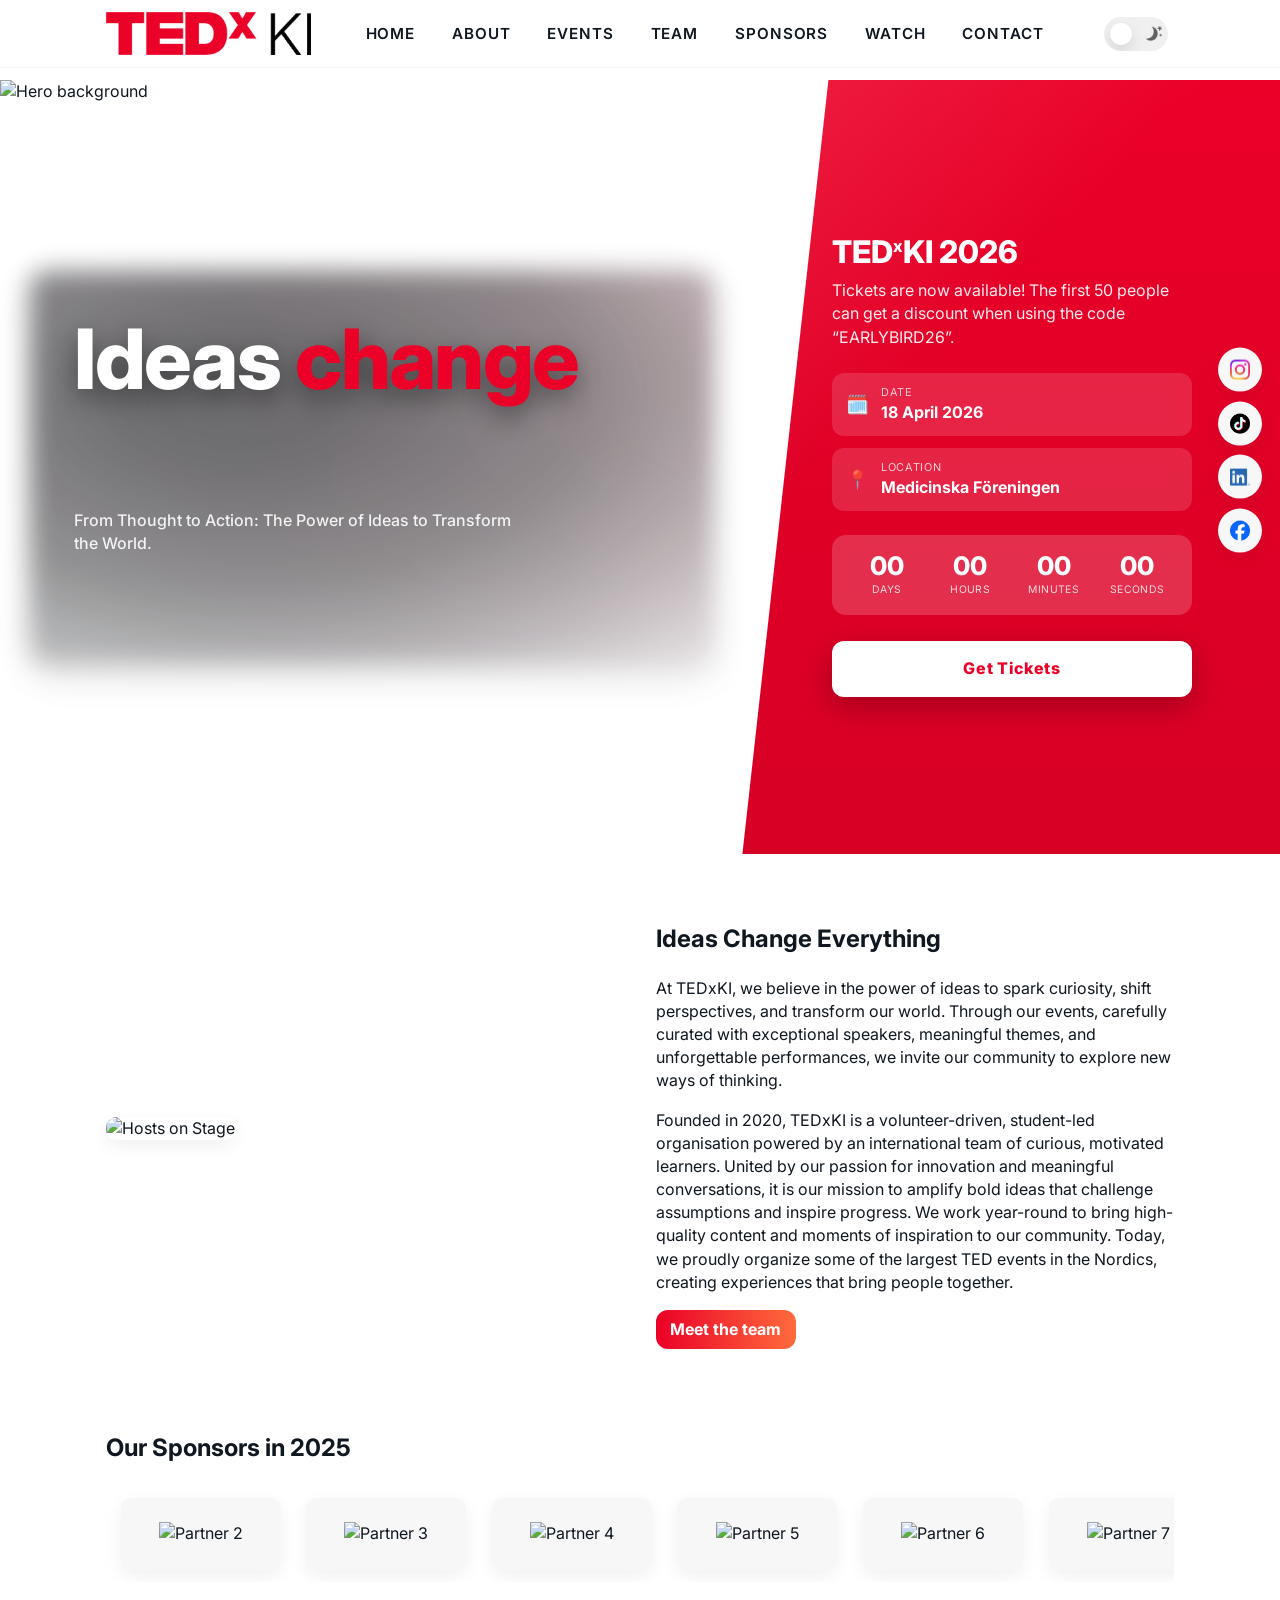
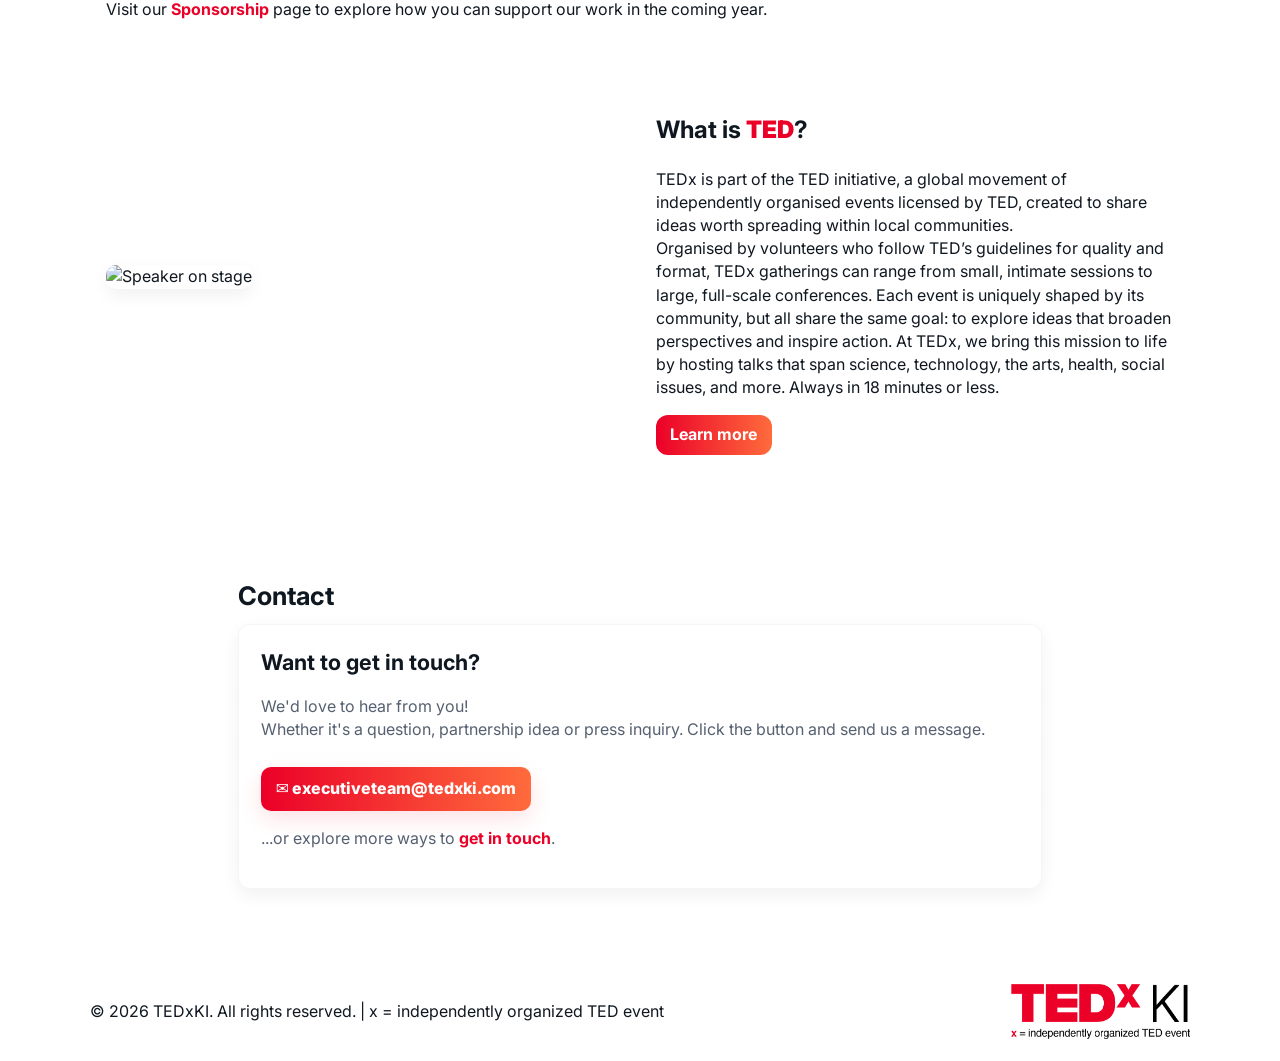
==== docs/index.html @ 78ce4408 "Adding the final sale CTA overlay" ====
<!DOCTYPE html><html lang="en"><head>
  <meta charset="utf-8">
  <meta name="viewport" content="width=device-width,initial-scale=1">
  <title>TEDxKI - Home</title>
  <link rel="icon" type="image/png" href="/assets/logos/favicon.png">
  <!-- place this at the very top of <head> BEFORE styles.css to avoid FOUC -->
  <script>
    (function(){
      try {
        var saved = localStorage.getItem('site-theme'); // 'dark'|'light' or null
        if (saved === 'dark') {
          document.documentElement.setAttribute('data-theme','dark');
        } else if (saved === 'light') {
          document.documentElement.removeAttribute('data-theme');
        } else if (window.matchMedia && window.matchMedia('(prefers-color-scheme: dark)').matches) {
          document.documentElement.setAttribute('data-theme','dark');
        } else {
          document.documentElement.removeAttribute('data-theme');
        }
      } catch (e) { /* ignore errors */ }
    })();
  </script>
  <link rel="stylesheet" href="/styles.css">
  <link rel="stylesheet" href="/sites/landing/landing.css">
  <script defer="" src="/partials/includes.js"></script>
  <script defer="" src="/app.js"></script>
  <script defer="" src="/sites/landing/landing.js"></script>
</head>
<body>

  <site-header></site-header>

  <social-strip></social-strip>

  <newsletter-popup></newsletter-popup>

  <flash-sale-overlay></flash-sale-overlay>


  <main>
    <!-- Hero -->
    <section id="hero" class="hero hero-split">

      <div class="hero-image-wrapper">
        <img id="hero-background" class="hero-image" src="https://images.ctfassets.net/4fo2kk5ozptr/bQjEu7ALVToD1DwOJsjbq/f22094dbc9cd17a791cc7cb1a84de3b2/LandingHeroBackground.jpg?fm=webp&amp;q=86&amp;w=1400" alt="Hero background">
      </div>

      <div class="hero-overlay container">
        <div class="hero-copy">
          <h1 class="hero-text">
            <span class="line-mask"><span id="line1" class="line-inner"></span></span>
            <br>
            <span class="line-mask"><span id="line2" class="line-inner"></span></span>
          </h1>
          <p class="hero-sub">From Thought to Action: The Power of Ideas to Transform the World.</p>
        </div>
      </div>

      <aside class="ticket-panel" aria-label="Ticket information">
        <div class="ticket-panel__surface">
          <div class="ticket-inner">
            <h1 class="ticket-title"> TED<span style="font-size: 0.52em; vertical-align: super;">x</span>KI 2026</h1>
            <p class="ticket-sub">Tickets are now available! The first 50 people can get a discount when using the code “EARLYBIRD26”.</p>

            <div class="event-info">
              <div class="event-item">
                <div class="event-icon">🗓️</div>
                <div class="event-text">
                  <span class="event-label">Date</span>
                  <span class="event-value">18 April 2026</span>
                </div>
              </div>

              <div class="event-item">
                <div class="event-icon">📍</div>
                <div class="event-text">
                  <span class="event-label">Location</span>
                  <a class="event-value event-map" href="https://maps.app.goo.gl/HNtQtwXqsqydMBS17" target="_blank" rel="noopener">
                    Medicinska Föreningen
                  </a>
                </div>
              </div>
            </div>

            <div class="countdown-frame">
              <div class="countdown-item">
                <span id="days">00</span>
                <label>days</label>
              </div>
              <div class="countdown-item">
                <span id="hours">00</span>
                <label>hours</label>
              </div>
              <div class="countdown-item">
                <span id="minutes">00</span>
                <label>minutes</label>
              </div>
              <div class="countdown-item">
                <span id="seconds">00</span>
                <label>seconds</label>
              </div>
            </div>

            <a class="ticket-btn" href="https://billetto.se/e/tedxki-2026-momentum-biljetter-1883169?utm_source=organiser&amp;utm_medium=share&amp;utm_campaign=copy_link&amp;utm_content=1" target="_blank" rel="noopener">
              Get Tickets
            </a>
          </div>
        </div>
      </aside>


    </section>


    <!-- Content / example sections -->
    <section class="container content-list">
      <article class="content-section scroll-fade">
        <div class="content-inner">
          <div class="content-media">
            <img src="https://images.ctfassets.net/4fo2kk5ozptr/4YUvYiqNqv82Y9fIJC83I6/f1fddc1e28918ecb9b8c3af061f3b3f3/Copy_of_IMG_2911.JPG" alt="Hosts on Stage" data-static-code="HostsOnStage (1)">
          </div>
          <div class="content-body">
            <h2>Ideas Change Everything</h2>
            <p>At TEDxKI, we believe in the power of ideas to spark curiosity, shift perspectives, and transform our world. Through our events, carefully curated with exceptional speakers, meaningful themes, and unforgettable performances, we invite our community to explore new ways of thinking.</p>
            <p>Founded in 2020, TEDxKI is a volunteer-driven, student-led organisation powered by an international team of curious, motivated learners. United by our passion for innovation and meaningful conversations, it is our mission to amplify bold ideas that challenge assumptions and inspire progress. We work year-round to bring high-quality content and moments of inspiration to our community. Today, we proudly organize some of the largest TED events in the Nordics, creating experiences that bring people together.</p>
            <a class="cta" href="/sites/team/team.html">Meet the team</a>
          </div>
        </div>
      </article>

      <!-- Sponsor marquee -->
      <section class="sponsor-band" aria-label="Partners &amp; sponsors">
        <h2>Our Sponsors in 2025</h2>
        <div class="marquee" id="marquee">
          <div class="marquee-track" id="marqueeTrack" aria-hidden="true">
            <!-- real sponsor logos -->
            <div class="sponsor-logo"><img src="https://images.ctfassets.net/4fo2kk5ozptr/39twKdX6ABdaxG0CbxjKX0/189497c2e70e1c28a1ad393c5e8d20de/Pureness-Logo-1-Black__1_.png" alt="Partner 1" data-static-code="Spon-Pureness-2025"></div>
            <div class="sponsor-logo"><img src="https://images.ctfassets.net/4fo2kk5ozptr/2Pp1I0rvquBbl4MtWmAurh/9cff1f7825871834395874ef43507a24/The_Humble_Co_-_Logo_-_Black.png" alt="Partner 2" data-static-code="Spon-Humble-2025"></div>
            <div class="sponsor-logo"><img src="https://images.ctfassets.net/4fo2kk5ozptr/7CIJIzEtYs4UrFSkTZYi0G/27a743a56a12cc785989df56c0480a3e/VW_logo_2rad_CMYK_svart.png" alt="Partner 3" data-static-code="Spon-VitaminWell-2025"></div>
            <div class="sponsor-logo"><img src="https://images.ctfassets.net/4fo2kk5ozptr/1kGUDbouKQ8lUK04JgJLY5/03746b2f184a460a91fcf428a43f38b8/pink_logo__2_.png" alt="Partner 4" data-static-code="Spon-Nicks-2025"></div>
            <div class="sponsor-logo"><img src="https://images.ctfassets.net/4fo2kk5ozptr/3w6H5ZeZIQMUydk8VnbNLQ/0bfa687868649a01905f66ac742fdedc/Skinome_logo_black_RGB.jpg" alt="Partner 5" data-static-code="Spon-Skinome-2025"></div>
            <div class="sponsor-logo"><img src="https://images.ctfassets.net/4fo2kk5ozptr/1yCDNOZ8f23pYQ8CwjMGLx/c3a958d2a75d0bce74746dc5fe7c5e3c/GE_logo_black_RGB.png" alt="Partner 6" data-static-code="Spon-GreatEarth-2025"></div>
            <div class="sponsor-logo"><img src="https://images.ctfassets.net/4fo2kk5ozptr/WvpWKyevr7lJzM89hLTrI/8616da23a8cfb5bd8ba56a48147a51f4/03-Dig-Logo-Stamp-Black-CMYK.png" alt="Partner 7" data-static-code="Spon-DIG-2025"></div>
            <div class="sponsor-logo"><img src="https://images.ctfassets.net/4fo2kk5ozptr/7nBk76XqGcPFcSOQwgwDL5/344156c54baf4a98cfe677aecdb2d8dd/billetto_logo_text_dark.png" alt="Partner 8" data-static-code="Spon-Billetto-2025"></div>
            <div class="sponsor-logo"><img src="https://images.ctfassets.net/4fo2kk5ozptr/6BxJviIxJ4IK1HlMGCubKC/8d435153c843a065e5bd18bb43483105/KI_digital_logotyp_positiv_RGB.png" alt="Partner 9" data-static-code="Spon-KarolinskaInstitutet-2025"></div>
            <div class="sponsor-logo"><img src="https://images.ctfassets.net/4fo2kk5ozptr/IO8ld11PpwfjWyXQhQoMt/d5d3cc19cab322f0bc5cb263448e800a/pixelgen_logo_horisontal_black_Title.png" alt="Partner 10" data-static-code="Spon-Pixelgen-2025"></div>
            <div class="sponsor-logo"><img src="https://images.ctfassets.net/4fo2kk5ozptr/3pTDleh3fieGxnilXOZAun/fe8e855b5d6064c5a22290e4d63ea119/Centiro_logo_black.png" alt="Partner 11" data-static-code="Spon-Centiro-2025"></div>
            <div class="sponsor-logo"><img src="https://images.ctfassets.net/4fo2kk5ozptr/6OFVBmJMVLXFx5sRGdpbq1/935c86d6063b7f4547088b587a658546/DIS_Main_Organizational_Logo__Large_.png" alt="Partner 12" data-static-code="Spon-DIS-2025"></div>
            <div class="sponsor-logo"><img src="https://images.ctfassets.net/4fo2kk5ozptr/2uSlWXrSIzpcTdwwUZed2V/d3334604506abf93a3d4a54077308169/A.Catalyst_AZ_combined_logo_RGB.png" alt="Partner 13" data-static-code="Spon-Astra-2025"></div>
            <div class="sponsor-logo"><img src="https://images.ctfassets.net/4fo2kk5ozptr/1KoWq7QJW1jVqKLSRQzjWu/476d39bfefd522ef4288bfdcacb5770f/NPH_logo_black.png" alt="Partner 14" data-static-code="Spon-NPH-2025"></div>
            <div class="sponsor-logo"><img src="https://images.ctfassets.net/4fo2kk5ozptr/4QipX0phZ0ftvUeg0JSEoF/22fd2abd6b129c8ddae802f5ada36bb5/Logo-vertical.png" alt="Partner 15" data-static-code="Spon-Xperience-2025"></div>
            <div class="sponsor-logo"><img src="https://images.ctfassets.net/4fo2kk5ozptr/6ArALL3hvJzzuPXR8VHn6O/a1d1936376da4a1da6a0630a3535e6fd/NorthX_tworow_color_RGB.png" alt="Partner 16" data-static-code="Spon-NorthX-2025"></div>
            <div class="sponsor-logo"><img src="https://images.ctfassets.net/4fo2kk5ozptr/1Gr9zjfZOrmD2q9C0OVlJI/510d661515e081247ea3a056b7a4cbac/City_Apotek_logo_page-0001.jpg" alt="Partner 17" data-static-code="Spon-PharmacyMatch-2025"></div>
            <div class="sponsor-logo"><img src="https://images.ctfassets.net/4fo2kk5ozptr/4zJ4A4pN3txOeeYWdPL6Bs/4f06d663f1d70f9a29fb84e56af8dc73/BKM-loggo-black.png" alt="Partner 18" data-static-code="Spon-BKM-2025"></div>
            <div class="sponsor-logo"><img src="https://images.ctfassets.net/4fo2kk5ozptr/6A55caz7WUr9ZRNV5KM4mN/d67cfdecc95d7f0491aa7f955f41320c/Whitelines_svart.png" alt="Partner 19" data-static-code="Spon-Whitelines-2025"></div>
            <div class="sponsor-logo"><img src="https://images.ctfassets.net/4fo2kk5ozptr/4bBBdII0MKarZGMoIwaUcB/1a35e7048cec98599e3549d9abed0547/image__1_.png" alt="Partner 20" data-static-code="Spon-ThePark-2025"></div>            
            <div class="sponsor-logo"><img src="https://images.ctfassets.net/4fo2kk5ozptr/6TDypVDvFZQi9ewAgh2VHY/5a40c53615812b2b15fe88b820aa38ef/UD_Deli_Red.png" alt="Partner 21" data-static-code="Spon-UrbanDeli-2025"></div>
            <div class="sponsor-logo"><img src="https://images.ctfassets.net/4fo2kk5ozptr/2BZvgi1eWXrPy5p43IyqVD/1f14bc497bcf80d997b4d655cd86e21f/Logo_Transparent.png" alt="Partner 22" data-static-code="Spon-HawaiiPoke-2025"></div>
            <div class="sponsor-logo"><img src="https://images.ctfassets.net/4fo2kk5ozptr/12oAVyPG7vkJO4vZc6mVUZ/781f7c2a08a622462a5e892bfc9f0e95/1.png" alt="Partner 23" data-static-code="Spon-HagaFlower-2025"></div>
            <div class="sponsor-logo"><img src="https://images.ctfassets.net/4fo2kk5ozptr/5gr3rRp45ef5NSfRXFEbiD/112714ff4760f1c391eebf8ff5701ebd/reco.png" alt="Partner 24" data-static-code="Spon-Reco-2025"></div>                                    
            <!-- duplicate for seamless loop (JS also duplicates if needed) -->
            <div class="sponsor-logo"><img src="https://images.ctfassets.net/4fo2kk5ozptr/39twKdX6ABdaxG0CbxjKX0/189497c2e70e1c28a1ad393c5e8d20de/Pureness-Logo-1-Black__1_.png" alt="Partner 1" data-static-code="Spon-Pureness-2025"></div>
            <div class="sponsor-logo"><img src="https://images.ctfassets.net/4fo2kk5ozptr/2Pp1I0rvquBbl4MtWmAurh/9cff1f7825871834395874ef43507a24/The_Humble_Co_-_Logo_-_Black.png" alt="Partner 2" data-static-code="Spon-Humble-2025"></div>
            <div class="sponsor-logo"><img src="https://images.ctfassets.net/4fo2kk5ozptr/7CIJIzEtYs4UrFSkTZYi0G/27a743a56a12cc785989df56c0480a3e/VW_logo_2rad_CMYK_svart.png" alt="Partner 3" data-static-code="Spon-VitaminWell-2025"></div>
            <div class="sponsor-logo"><img src="https://images.ctfassets.net/4fo2kk5ozptr/1kGUDbouKQ8lUK04JgJLY5/03746b2f184a460a91fcf428a43f38b8/pink_logo__2_.png" alt="Partner 4" data-static-code="Spon-Nicks-2025"></div>
            <div class="sponsor-logo"><img src="https://images.ctfassets.net/4fo2kk5ozptr/3w6H5ZeZIQMUydk8VnbNLQ/0bfa687868649a01905f66ac742fdedc/Skinome_logo_black_RGB.jpg" alt="Partner 5" data-static-code="Spon-Skinome-2025"></div>
            <div class="sponsor-logo"><img src="https://images.ctfassets.net/4fo2kk5ozptr/1yCDNOZ8f23pYQ8CwjMGLx/c3a958d2a75d0bce74746dc5fe7c5e3c/GE_logo_black_RGB.png" alt="Partner 6" data-static-code="Spon-GreatEarth-2025"></div>
            <div class="sponsor-logo"><img src="https://images.ctfassets.net/4fo2kk5ozptr/WvpWKyevr7lJzM89hLTrI/8616da23a8cfb5bd8ba56a48147a51f4/03-Dig-Logo-Stamp-Black-CMYK.png" alt="Partner 7" data-static-code="Spon-DIG-2025"></div>
            <div class="sponsor-logo"><img src="https://images.ctfassets.net/4fo2kk5ozptr/7nBk76XqGcPFcSOQwgwDL5/344156c54baf4a98cfe677aecdb2d8dd/billetto_logo_text_dark.png" alt="Partner 8" data-static-code="Spon-Billetto-2025"></div>
            <div class="sponsor-logo"><img src="https://images.ctfassets.net/4fo2kk5ozptr/6BxJviIxJ4IK1HlMGCubKC/8d435153c843a065e5bd18bb43483105/KI_digital_logotyp_positiv_RGB.png" alt="Partner 9" data-static-code="Spon-KarolinskaInstitutet-2025"></div>
            <div class="sponsor-logo"><img src="https://images.ctfassets.net/4fo2kk5ozptr/IO8ld11PpwfjWyXQhQoMt/d5d3cc19cab322f0bc5cb263448e800a/pixelgen_logo_horisontal_black_Title.png" alt="Partner 10" data-static-code="Spon-Pixelgen-2025"></div>
            <div class="sponsor-logo"><img src="https://images.ctfassets.net/4fo2kk5ozptr/3pTDleh3fieGxnilXOZAun/fe8e855b5d6064c5a22290e4d63ea119/Centiro_logo_black.png" alt="Partner 11" data-static-code="Spon-Centiro-2025"></div>
            <div class="sponsor-logo"><img src="https://images.ctfassets.net/4fo2kk5ozptr/6OFVBmJMVLXFx5sRGdpbq1/935c86d6063b7f4547088b587a658546/DIS_Main_Organizational_Logo__Large_.png" alt="Partner 12" data-static-code="Spon-DIS-2025"></div>
            <div class="sponsor-logo"><img src="https://images.ctfassets.net/4fo2kk5ozptr/2uSlWXrSIzpcTdwwUZed2V/d3334604506abf93a3d4a54077308169/A.Catalyst_AZ_combined_logo_RGB.png" alt="Partner 13" data-static-code="Spon-Astra-2025"></div>
            <div class="sponsor-logo"><img src="https://images.ctfassets.net/4fo2kk5ozptr/1KoWq7QJW1jVqKLSRQzjWu/476d39bfefd522ef4288bfdcacb5770f/NPH_logo_black.png" alt="Partner 14" data-static-code="Spon-NPH-2025"></div>
            <div class="sponsor-logo"><img src="https://images.ctfassets.net/4fo2kk5ozptr/4QipX0phZ0ftvUeg0JSEoF/22fd2abd6b129c8ddae802f5ada36bb5/Logo-vertical.png" alt="Partner 15" data-static-code="Spon-Xperience-2025"></div>
            <div class="sponsor-logo"><img src="https://images.ctfassets.net/4fo2kk5ozptr/6ArALL3hvJzzuPXR8VHn6O/a1d1936376da4a1da6a0630a3535e6fd/NorthX_tworow_color_RGB.png" alt="Partner 16" data-static-code="Spon-NorthX-2025"></div>
            <div class="sponsor-logo"><img src="https://images.ctfassets.net/4fo2kk5ozptr/1Gr9zjfZOrmD2q9C0OVlJI/510d661515e081247ea3a056b7a4cbac/City_Apotek_logo_page-0001.jpg" alt="Partner 17" data-static-code="Spon-PharmacyMatch-2025"></div>
            <div class="sponsor-logo"><img src="https://images.ctfassets.net/4fo2kk5ozptr/4zJ4A4pN3txOeeYWdPL6Bs/4f06d663f1d70f9a29fb84e56af8dc73/BKM-loggo-black.png" alt="Partner 18" data-static-code="Spon-BKM-2025"></div>
            <div class="sponsor-logo"><img src="https://images.ctfassets.net/4fo2kk5ozptr/6A55caz7WUr9ZRNV5KM4mN/d67cfdecc95d7f0491aa7f955f41320c/Whitelines_svart.png" alt="Partner 19" data-static-code="Spon-Whitelines-2025"></div>
            <div class="sponsor-logo"><img src="https://images.ctfassets.net/4fo2kk5ozptr/4bBBdII0MKarZGMoIwaUcB/1a35e7048cec98599e3549d9abed0547/image__1_.png" alt="Partner 20" data-static-code="Spon-ThePark-2025"></div>            
            <div class="sponsor-logo"><img src="https://images.ctfassets.net/4fo2kk5ozptr/6TDypVDvFZQi9ewAgh2VHY/5a40c53615812b2b15fe88b820aa38ef/UD_Deli_Red.png" alt="Partner 21" data-static-code="Spon-UrbanDeli-2025"></div>
            <div class="sponsor-logo"><img src="https://images.ctfassets.net/4fo2kk5ozptr/2BZvgi1eWXrPy5p43IyqVD/1f14bc497bcf80d997b4d655cd86e21f/Logo_Transparent.png" alt="Partner 22" data-static-code="Spon-HawaiiPoke-2025"></div>
            <div class="sponsor-logo"><img src="https://images.ctfassets.net/4fo2kk5ozptr/12oAVyPG7vkJO4vZc6mVUZ/781f7c2a08a622462a5e892bfc9f0e95/1.png" alt="Partner 23" data-static-code="Spon-HagaFlower-2025"></div>
            <div class="sponsor-logo"><img src="https://images.ctfassets.net/4fo2kk5ozptr/5gr3rRp45ef5NSfRXFEbiD/112714ff4760f1c391eebf8ff5701ebd/reco.png" alt="Partner 24" data-static-code="Spon-Reco-2025"></div>
          </div>
        </div>
        <p class="marquee-hint">Visit our <a class="hyper-link" href="/sites/sponsors/sponsors.html">Sponsorship</a> page to explore how you can support our work in the coming year.</p>
      </section>

      <!-- more content -->
      <article class="content-section reverse scroll-fade">
        <div class="content-inner">
          <div class="content-media">
            <img src="https://images.ctfassets.net/4fo2kk5ozptr/114kOYwn1YoWE6hmPCtHeS/608a7b37d1e4ca8a46aec29dee48425d/Copy_of_IMG_3319.JPG" alt="Speaker on stage" data-static-image-code="SpeakerOnStage (2)">
          </div>
          <div class="content-body">
            <h2>What is <span class="brand-mark">TED</span>?</h2>
            <p>TEDx is part of the TED initiative, a global movement of independently organised events licensed by TED, created to share ideas worth spreading within local communities.<br>Organised by volunteers who follow TED’s guidelines for quality and format, TEDx gatherings can range from small, intimate sessions to large, full-scale conferences. Each event is uniquely shaped by its community, but all share the same goal: to explore ideas that broaden perspectives and inspire action. At TEDx, we bring this mission to life by hosting talks that span science, technology, the arts, health, social issues, and more. Always in 18 minutes or less.</p>
            <a class="cta" href="/sites/about/about.html">Learn more</a>
          </div>
        </div>
      </article>
    </section>

    <!-- Contact --> 
    <section id="contact" class="container contact scroll-fade safe-pad">
      <h2>Contact</h2>

      <div class="contact-card" role="region" aria-labelledby="contact-head">
        <h3 id="contact-head">Want to get in touch?</h3>
        <p>We'd love to hear from you!<br>Whether it's a question, partnership idea or press inquiry. Click the button and send us a message.</p>

        <!-- mailto CTA -->
        <a class="mailto cta" href="mailto:executiveteam@tedxki.com?subject=Contact%20via%20Website" aria-label="Send an email to executiveteam at tedxki dot com">
          ✉️ executiveteam@tedxki.com
        </a>

        <p>...or explore more ways to <a class="hyper-link" href="/sites/contact/contact.html">get in touch</a>.</p>
        <p></p>
      </div>
    </section>

  </main>

  <site-footer></site-footer>



</body></html>
---- styles.css ----
/* styles.css (UPDATED v3)
   - Fix: hamburger closed-state spacing exact + robust open-state
   - Fix: contact heading spacing on mobile matches other headings
   - Preserves previous v2 structure & animations
*/

/* ------------------ font ------------------ */
@font-face {
  font-family: "InterVar";
  src: url("/assets/Font/Inter/Inter-VariableFont_opsz\,wght.ttf") format("truetype");
  font-weight: 100 900;
  font-style: normal;
  font-display: swap;
}

:root{
  --bg: #ffffff;
  --surface: #f7f7f8;
  --text: #0f1720;
  --muted: #556070;
  --accent: #EB0028;
  --glass: rgba(255,255,255,0.6);
  --nav-height: 68px;
  --shadow: 0 6px 18px rgba(16,24,40,0.06);
  --transition: 220ms ease;
  --hero-max-width: 1100px;
  --btn-radius: 12px;

  /* hamburger tuning */
  --hb-width: 22px;
  --hb-thickness: 3px;
  --hb-gap: 7px; /* visual gap between center and top/bottom lines */
}

/* Dark theme variables applied via html[data-theme="dark"] */
html[data-theme="dark"]{
  --bg: #0f1113;
  --surface: #14171a;
  --text: #eef5fb;
  --muted: #b3bcc6;
  --accent: #EB0028;
  --glass: rgba(22,24,28,0.55);
  --shadow: 0 8px 28px rgba(0,0,0,0.5);
}

@media (prefers-color-scheme: dark) {
  :root:not([data-theme]) {
    --bg: #0f1113;
    --surface: #14171a;
    --text: #eef5fb;
    --muted: #b3bcc6;
    --accent: #EB0028;
  }
}

/* base */
*{box-sizing:border-box}
html,body{height:100%}
body{
  margin:0;
  font-family: "InterVar", Inter, system-ui, -apple-system, "Segoe UI", Roboto, "Noto Sans", Arial, sans-serif;
  background:var(--bg);
  color:var(--text);
  -webkit-font-smoothing:antialiased;
  -moz-osx-font-smoothing:grayscale;
  line-height:1.45;
  transition: background var(--transition), color var(--transition);
  overflow-x:hidden; /* avoid stray horizontal scroll on mobile */
}

.sup { font-size: 0.52em; vertical-align: super; color: var(--accent); }
.brand { white-space: nowrap; }
.brand-mark { color: var(--accent); font-weight: 900; }
.brand-tail { color: var(--text); font-weight: 500; }

/* helpers */
.container{ width:100%; max-width:var(--hero-max-width); margin:0 auto; padding:0 1rem; }
.visually-hidden{ position:absolute!important; clip:rect(1px,1px,1px,1px); padding:0!important; border:0!important; height:1px!important; width:1px!important; overflow:hidden!important; white-space:nowrap!important; }

/* header fixed */
.site-header{
  position:fixed; top:0; left:0; right:0; z-index:100; height:var(--nav-height);
  backdrop-filter: blur(6px);
  background: linear-gradient(to bottom, rgba(255,255,255,0.85), rgba(255,255,255,0.5));
  display:flex; align-items:center;
  border-bottom:1px solid rgba(0,0,0,0.04);
}
html[data-theme="dark"] .site-header{
  background: linear-gradient(to bottom, rgba(16,18,20,0.6), rgba(16,18,20,0.35));
  border-bottom:1px solid rgba(255,255,255,0.03);
}

/* ensure main content isn't hidden under fixed header */
main{ padding-top: calc(var(--nav-height) + 12px); }

/* nav layout */
.nav{ display:flex; align-items:center; justify-content:space-between; gap:1rem; width:100%; }

/* Logo */
.logo img{
  height:44px;
  width:auto;
  display:block;
  object-fit:contain;
  transition: height 180ms ease;
}

/* Dark mode logo swap (keeps src fallback) */
html[data-theme="dark"] .logo img{
  content: url("./assets/logos/logo_dark.png");
}

/* nav-links (desktop) */
.nav-links{ list-style:none; display:flex; gap:1.1rem; margin:0; padding:0; align-items:center; }
.nav-links a{ text-decoration:none; letter-spacing:0.06em; color:var(--text); font-weight:600; font-size:.95rem; padding:.45rem .6rem; border-radius:8px; }
.nav-links a:hover, .nav-links a:focus{ background:var(--glass); }

/* controls */
.controls{ display:flex; align-items:center; gap:.6rem; }

/* theme toggle: image-based track (unchanged) */
.theme-toggle{ background:none; border:0; padding:6px; cursor:pointer; display:inline-flex; align-items:center; }
.theme-track{
  display:inline-grid; align-items:center; position:relative;
  width:64px; height:34px; border-radius:999px; background:rgba(0,0,0,0.06); padding:6px;
  overflow:hidden;
}
.theme-img{
  position:absolute; top:50%; transform:translateY(-50%);
  width: clamp(14px, 2.6vw, 18px); height:auto; object-fit:contain; pointer-events:none;
  transition: opacity 160ms ease, transform 220ms ease;
  z-index:1;
}
.theme-img-sun{ left:8%; transform: translateY(-50%); }
.theme-img-moon{ right:8%; transform: translateY(-50%); opacity:0.6; }
.theme-thumb{
  position:absolute; width:22px; height:22px; border-radius:50%; background:#fff; left:6px; top:50%; transform:translateY(-50%); box-shadow:0 6px 14px rgba(2,6,23,0.12);
  transition: left 220ms cubic-bezier(.2,.9,.2,1), background 220ms ease;
  z-index:2;
}
html[data-theme="dark"] .theme-track{ background:rgba(255,255,255,0.06); }
html[data-theme="dark"] .theme-thumb{ left: calc(100% - 6px - 22px); background:var(--accent); }
html[data-theme="dark"] .theme-img-moon{ opacity:1; }
html[data-theme="dark"] .theme-img-sun{ opacity:0.95; }

/* small variant for mobile menu placement */
.theme-toggle.small .theme-track{ width:46px; height:26px; padding:4px; }
.theme-toggle.small .theme-thumb{ width:18px; height:18px; left:4px; }
html[data-theme="dark"] .theme-toggle.small .theme-thumb{ left: calc(100% - 4px - 18px); }

/* hamburger
   Reworked to always derive spacing from center:
   - uses CSS variables for easy tuning (--hb-gap)
   - closed state: top/middle/bottom are same top + translateY offsets
   - open state: both rotating bars moved to center and rotated
*/
.hamburger{ display:none; position:relative; width:48px; height:48px; background:transparent;border:0;padding:6px;cursor:pointer;border-radius:10px; }
.hamburger span{
  position:absolute;
  left:50%;
  top:50%;
  transform-origin:center;
  /* initial transform sets horizontal centering and vertical offset */
  transform: translateX(-50%) translateY(0);
  height:var(--hb-thickness);
  width:var(--hb-width);
  background:var(--text);
  border-radius:3px;
  transition: transform 180ms ease, opacity 160ms ease;
  will-change:transform,opacity;
}
/* closed state offsets */
.hamburger span:nth-child(1){ transform: translateX(-50%) translateY(calc(-1 * var(--hb-gap))); }
.hamburger span:nth-child(2){ transform: translateX(-50%) translateY(0); }
.hamburger span:nth-child(3){ transform: translateX(-50%) translateY(var(--hb-gap)); }

/* open state: middle line disappears; top/bottom collapse to center and rotate */
.hamburger.open span:nth-child(1){
  transform: translateX(-50%) translateY(0) rotate(45deg);
}
.hamburger.open span:nth-child(2){
  opacity:0; transform: translateX(-50%) translateY(0) scaleX(0);
}
.hamburger.open span:nth-child(3){
  transform: translateX(-50%) translateY(0) rotate(-45deg);
}

/* mobile nav (hidden by default, toggled by .open) */
.mobile-menu{
  display:none;
  position:absolute; top:100%; left:0; right:0; background:var(--surface); border-top:1px solid rgba(0,0,0,0.04); padding:10px 1rem; box-shadow:var(--shadow);
  z-index:110;
}
.mobile-menu.open{ display:block; animation: slideDown 220ms cubic-bezier(.2,.9,.2,1); }
@keyframes slideDown { from { transform: translateY(-6px); opacity:0 } to { transform:none; opacity:1 } }
.mobile-menu a{ display:block; padding:.8rem 0; text-decoration:none; color:var(--text); font-weight:700; letter-spacing:0.06em; }

/* mobile menu top row */
.mobile-top{ display:flex; align-items:center; justify-content:space-between; margin-bottom:.6rem; }
.mobile-close{ background:none;border:0;padding:6px;font-weight:700;cursor:pointer; }


/* content & layout */
.content-list{ padding:3.0rem 1rem; }
.content-inner{ display:grid; grid-template-columns:1fr 1fr; gap:2rem; align-items:center; }
.content-media img{ width:100%; border-radius:10px; object-fit:cover; box-shadow:var(--shadow); }
.cta{ display:inline-block; padding:.5rem .9rem; border-radius:var(--btn-radius); background:linear-gradient(90deg,var(--accent),#ff6b3c); color:white; font-weight:700; position:relative; overflow:hidden; transition: transform 180ms ease; text-decoration:none; }
.cta:hover{ transform: translateY(-3px); }

/* hover gradient animation on buttons (subtle) */
.btn{
  padding:.6rem .95rem; border-radius:var(--btn-radius); background:var(--surface); border:0; cursor:pointer; font-weight:700;
  transition: background 220ms ease, transform 180ms ease, box-shadow 220ms ease;
}
.btn.primary{
  background: linear-gradient(90deg,var(--accent),#ff6b3c);
  color:#fff;
  box-shadow: 0 8px 22px rgba(235,0,40,0.12);
}
.btn.primary:hover{
  transform: translateY(-4px) scale(1.01);
  background-size:200% 100%;
  background-position: right center;
  box-shadow: 0 12px 32px rgba(235,0,40,0.14);
}

/* social strip */
.social-strip{
  position:fixed; right:18px; top:50%; transform:translateY(-50%); z-index:98;
  display:flex; flex-direction:column; gap:.6rem;
}
.social{
  display:flex; align-items:center; justify-content:center; gap:.6rem; text-decoration:none; color:var(--text); background:var(--surface); padding:.5rem .7rem; border-radius:999px; box-shadow:var(--shadow); transition: transform 220ms cubic-bezier(.2,.9,.2,1), background 160ms ease;
  overflow:visible; position:relative;
  min-width:44px; min-height:44px;
}
.social-logo{ width:20px; height:20px; object-fit:contain; display:block; transition: transform 220ms ease; margin:0 auto; }

/* label hidden on mobile by default */
.label{ display:none; white-space:nowrap; font-weight:700; color:var(--text); margin-left:4px; }

/* social hover: glow + subtle 3D lift + reveal label */
.social::after{
  content:"";
  position:absolute; inset:0;
  border-radius:999px;
  pointer-events:none;
  transition: box-shadow 220ms ease, transform 220ms ease;
}
.social:hover, .social:focus{
  transform: translateX(-8px) translateZ(0) scale(1.02);
  background: linear-gradient(180deg, rgba(255,255,255,0.04), rgba(255,255,255,0.02));
}
.social:hover .social-logo{ transform: scale(1.15) translateZ(0); }
.social-strip:hover .label, .social-strip:focus-within .label{ display:inline-block; }

/* add colorful accent ring on hover */
.social:hover::after{
  box-shadow: 0 8px 28px rgba(235,0,40,0.14);
}

/* privacy note */
.privacy-note{ font-size:.9rem; color:var(--muted); margin-top:.6rem; }

/* scroll-fade (invisible until observed) */
.scroll-fade{ opacity:0; transform: translateY(14px); transition: opacity 520ms cubic-bezier(.2,.9,.2,1), transform 520ms cubic-bezier(.2,.9,.2,1); will-change:opacity,transform; }
.scroll-fade.visible{ opacity:1; transform:none; }

/* responsive */
@media (max-width:900px){
  .nav-links{ display:none; }
  .hamburger{ display:flex; }
  .controls > .theme-toggle { display:none; }
  .social-strip{ right:8px; top:auto; bottom:12px; transform:none; flex-direction:row; }
  .social{
    padding:.45rem; min-width:44px; border-radius:8px;
    justify-content:center;
    align-items:center;
  }
  .social-logo{ width:20px; height:20px; }
  .label{ display:none !important; }
  .hero-overlay{ padding:2.25rem 1rem; }
  .content-inner{ grid-template-columns:1fr; }
  .marquee-track .sponsor-logo{ width:120px; height:60px; }

  /* contact card mobile polish:
     - collapse outer background effect (avoid double framed look)
     - make mailto full width and centered
  */
  .contact{ padding:1.4rem 0; margin:1.2rem auto; }
  .contact-card{ width:100%; border-radius:10px; padding:0.95rem; box-shadow: 0 8px 18px rgba(0,0,0,0.06); }
  .contact-card .mailto{
    display:flex; width:100%; justify-content:center; padding:.8rem 1rem; font-size:1rem;
  }
  .contact-card .privacy-note{ font-size:.88rem; padding-top:0.4rem; }
}

/* very narrow screens: center logo + hamburger
   Also bump the hero text min-size on very small screens (user requested larger on smartphone)
*/
@media (max-width:420px){
  .nav{ justify-content:center; }
  .logo{ order:0; margin:0; }
  .controls{ position:absolute; right:10px; top:10px; }
  .hero-text{ font-size: clamp(2.0rem, 9.6vw, 3.6rem); }
  .hamburger{ width:44px; height:44px; }
  /* scale hamburger to fit */
  .hamburger span{ width:20px; height:3px; }
  /* ensure gap scales nicely on tiny screens */
  :root { --hb-gap: 6px; }
}

/* small polish */
.footer-inner{ display:flex; 
  display: flex;
  align-items: flex-end; /* puts the badge visually at the bottom edge */
  justify-content:space-between;
  gap:1rem;
  padding:1.4rem 0;
}

.footer-badge img {
  display: block;
  height: auto;
  width: clamp(120px, 14vw, 220px);
}


/* Dark mode image swap (same technique as navbar logo) */
html[data-theme="dark"] .footer-badge img{
  content: url("/assets/logos/TEDxWithDisclaimer_dark.png");
}

/* Optional: tighten on very small screens */
@media (max-width: 420px){
  .footer-badge img{
    width: clamp(110px, 40vw, 200px);
  }
}

@media (max-width: 600px) {
  .site-footer {
    padding-bottom: 60px; /* enough space for the social icons */
  }
}

a.hyper-link{ color:var(--accent); text-decoration:none; font-weight:700; }

/* utility */
.hidden{ display:none !important; }

/* -----------------------
   Explicit Safe Padding
   Use the .safe-pad class to opt-in to horizontal padding
   (preferred over global "apply to everything except X")
   ----------------------- */

/* responsive safe gutter: min 16px, scales a bit with width, max 48px */
:root { --safe-gutter-min: 16px; --safe-gutter-max: 48px; }

/* a single helper to compute the padding (you can tune the middle value) */
.safe-pad {
  padding-left: clamp(var(--safe-gutter-min), 4vw, var(--safe-gutter-max));
  padding-right: clamp(var(--safe-gutter-min), 4vw, var(--safe-gutter-max));
  box-sizing: border-box;
}

/* smaller gutter on very narrow screens */
@media (max-width:420px) {
  .safe-pad { padding-left: 12px; padding-right: 12px; }
}

/* ensure container default gutter (if you keep container's padding) doesn't conflict:
   if you want .container to not apply its own gutter when used with .safe-pad,
   you can explicitly reset it (optional) */
.container.safe-pad {
  padding-left: clamp(var(--safe-gutter-min), 4vw, var(--safe-gutter-max));
  padding-right: clamp(var(--safe-gutter-min), 4vw, var(--safe-gutter-max));
}



/* ================================
   NEWSLETTER POPUP
================================ */

.newsletter-popup{
  position:fixed;
  left:50%;
  bottom:-120%;
  transform:translateX(-50%);
  width:100%;
  max-width:900px;
  z-index:999;
  transition: bottom 900ms cubic-bezier(.22,.61,.36,1);
  pointer-events:none;
}

.newsletter-popup.active{
  bottom:0;
  pointer-events:auto;
}

/* RED SEMI-CIRCLE */
.newsletter-inner{
  position:relative;
  background:var(--accent);
  color:#fff;

  /* Bigger curve */
  border-top-left-radius:600px;
  border-top-right-radius:600px;

  padding:4rem 3rem 3rem;
  min-height:600px;

  display:flex;
  flex-direction:column;
  align-items:center;

  box-shadow:0 -30px 80px rgba(0,0,0,0.35);
}

/* Close button */
.newsletter-close{
  position:absolute;
  top:24px;
  right:28px;

  width:42px;
  height:42px;

  background:#fff;
  color:var(--accent);

  border-radius:50%;
  border:none;

  font-size:1.4rem;
  font-weight:800;

  display:flex;
  align-items:center;
  justify-content:center;

  cursor:pointer;
  z-index:10;

  box-shadow:0 8px 20px rgba(0,0,0,0.25);
  transition: transform 250ms ease, box-shadow 250ms ease;
}

.newsletter-close:hover{
  transform:scale(1.1);
  box-shadow:0 12px 30px rgba(0,0,0,0.35);
}


/* Content */
.newsletter-content{
  width:100%;
  max-width:600px;
  text-align:center;
  margin-top:2rem;
}

.newsletter-content h3{
  margin:0 0 .8rem 0;
  font-size:clamp(1.6rem,3vw,2rem);
  font-weight:800;
}

.newsletter-content p{
  margin:0 0 2rem 0;
  opacity:.92;
}

/* Form container */
.newsletter-embed{
  width:100%;
  height:420px;
  border-radius:16px;
  overflow:hidden;
  background:#fff;
}

/* iframe */
.newsletter-embed iframe{
  width:100%;
  height:100%;
  border:0;
  display:block;
}

@media (max-width:900px){

  .newsletter-inner{
    border-top-left-radius:400px;
    border-top-right-radius:400px;
    padding:3rem 2rem 2.5rem;
    min-height:520px;
  }

  .newsletter-embed{
    height:380px;
  }
}

@media (max-width:600px){

  .newsletter-inner{
    border-top-left-radius:280px;
    border-top-right-radius:280px;
    padding:2.5rem 1.5rem 2rem;
    min-height:460px;
  }

  .newsletter-embed{
    height:340px;
  }

  .newsletter-close{
    top:20px;
    right:20px;
  }
}

/* Dark backdrop */
.newsletter-backdrop{
  position:fixed;
  inset:0;
  background:rgba(0,0,0,0.45);
  backdrop-filter:blur(4px);
  opacity:0;
  transition:opacity 600ms ease;
  pointer-events:none;
  z-index:998;
}

.newsletter-backdrop.active{
  opacity:1;
  pointer-events:auto;
}


/* ================================
   End NEWSLETTER POPUP
================================ */

/* ================================
   FLASH SALE OVERLAY
================================ */
.flash-sale-overlay{
  position:fixed;
  inset:0;
  display:flex;
  align-items:center;
  justify-content:center;
  z-index:10050;
  opacity:0;
  pointer-events:none;
  transition:opacity 260ms ease;
}
.flash-sale-overlay.active{
  opacity:1;
  pointer-events:auto;
}

.flash-sale-backdrop{
  position:absolute;
  inset:0;
  background:rgba(12,14,20,0.78);
  backdrop-filter:blur(8px);
}

/* Dark mode adjustments for backdrop */
html[data-theme="dark"] .flash-sale-backdrop{
  background:rgba(0,0,0,0.85);
}

.flash-sale-popup{
  position:relative;
  width:min(1180px,calc(100% - 2rem));
  max-height:calc(100vh - 2rem);
  overflow-y:auto;
  border-radius:28px;
  background:linear-gradient(180deg, rgba(255,255,255,0.95), rgba(249,247,243,0.95));
  box-shadow:0 42px 90px rgba(0,0,0,0.28);
  transform:translateY(30px) scale(0.98);
  opacity:0;
  transition:transform 320ms ease, opacity 320ms ease;
}

/* Dark mode adjustments for flash sale popup */
html[data-theme="dark"] .flash-sale-popup{
  background:linear-gradient(180deg, rgba(15,17,19,0.95), rgba(20,23,26,0.95));
  box-shadow:0 42px 90px rgba(0,0,0,0.6);
}
.flash-sale-popup.visible{
  transform:translateY(0) scale(1);
  opacity:1;
}

.flash-sale-inner{
  display:flex;
  flex-direction:column;
  gap:2rem;
  min-height:480px;
  padding:2.5rem;
}

.flash-sale-top{
  display:grid;
  grid-template-columns:1fr 1fr;
  gap:2rem;
  align-items:center;
}

.flash-sale-copy{
  display:flex;
  flex-direction:column;
  gap:1rem;
}

.flash-sale-badge{
  display:inline-flex;
  align-items:center;
  padding:0.75rem 1.25rem;
  border-radius:999px;
  background:linear-gradient(135deg, var(--accent), #ff6b3c);
  color:#fff;
  font-weight:800;
  letter-spacing:0.12em;
  text-transform:uppercase;
  font-size:0.8rem;
  box-shadow:0 8px 22px rgba(235,0,40,0.2);
  align-self:flex-start;
}

.flash-sale-title{
  margin:0;
  font-size:clamp(2.6rem,4vw,3.6rem);
  line-height:1.05;
  letter-spacing:-0.04em;
  font-weight:900;
  color:var(--text);
}

.flash-sale-subtitle{
  margin:0;
  color:var(--muted);
  font-size:1.1rem;
  max-width:44rem;
  line-height:1.6;
  font-weight:500;
}

.flash-sale-hero{
  border-radius:20px;
  overflow:hidden;
  background:#000;
  min-height:160px;
  max-width:350px;
  margin:0.5rem auto;
  box-shadow:0 20px 50px rgba(0,0,0,0.15);
}

/* Dark mode adjustments for hero */
html[data-theme="dark"] .flash-sale-hero{
  background:#1a1a1a;
  box-shadow:0 20px 50px rgba(0,0,0,0.4);
}

.flash-sale-hero img{
  width:100%;
  height:100%;
  object-fit:cover;
  display:block;
  transition:transform 300ms ease;
}

.flash-sale-hero:hover img{
  transform:scale(1.02);
}

.flash-sale-timer{
  display:grid;
  gap:0.25rem;
  margin-top:0.25rem;
  margin-bottom: 0.1rem;
}

.flash-sale-timer h3{
  margin:0;
  font-size:0.95rem;
  letter-spacing:0.12em;
  text-transform:uppercase;
  color:var(--muted);
  font-weight:700;
}

.flash-sale-timer .countdown-frame{
  display:grid;
  grid-template-columns:repeat(4,minmax(0,1fr));
  gap:1rem;
}

.flash-sale-timer .countdown-item{
  background:var(--surface);
  border:1px solid rgba(16,24,40,0.08);
  border-radius:16px;
  padding:1.25rem 1rem;
  display:flex;
  flex-direction:column;
  align-items:center;
  justify-content:center;
  min-height:110px;
  box-shadow:var(--shadow);
  transition:transform 220ms ease, box-shadow 220ms ease;
}

.flash-sale-timer .countdown-item:hover{
  transform:translateY(-2px);
  box-shadow:0 12px 28px rgba(16,24,40,0.1);
}

.flash-sale-timer .countdown-item span{
  display:block;
  font-size:2rem;
  line-height:1;
  letter-spacing:0.02em;
  font-weight:900;
  color:var(--accent);
}

.flash-sale-timer .countdown-item label{
  margin-top:0.5rem;
  font-size:0.8rem;
  text-transform:uppercase;
  letter-spacing:0.12em;
  color:var(--muted);
  font-weight:700;
}

.flash-sale-cards{
  display:grid;
  grid-template-columns:repeat(auto-fit, minmax(200px, 1fr));
  gap:1rem;
  align-content:flex-start;
}

.speaker-card{
  background:var(--surface);
  border:1px solid rgba(16,24,40,0.08);
  border-radius:16px;
  overflow:hidden;
  box-shadow:var(--shadow);
  transition:transform 220ms ease, box-shadow 220ms ease;
  text-decoration:none;
  color:inherit;
}

.speaker-card:hover{
  transform:translateY(-4px);
  box-shadow:0 20px 44px rgba(16,24,40,0.12);
}

.speaker-card__photo{
  aspect-ratio:4/3;
  overflow:hidden;
  position:relative;
}

.speaker-card__photo img{
  width:100%;
  height:100%;
  object-fit:cover;
  display:block;
  transition:transform 300ms ease;
}

.speaker-card:hover .speaker-card__photo img{
  transform:scale(1.05);
}

.speaker-card__body{
  padding:1rem 1rem 1.25rem;
}

.speaker-card__label{
  display:inline-flex;
  align-items:center;
  gap:0.5rem;
  margin:0;
  font-size:0.75rem;
  font-weight:800;
  color:var(--accent);
  text-transform:uppercase;
  letter-spacing:0.12em;
}

.speaker-card__label::before{
  content:"";
  width:4px;
  height:12px;
  background:var(--accent);
  border-radius:2px;
}

.speaker-card__title{
  margin:0.75rem 0 0.25rem;
  font-size:1.1rem;
  line-height:1.3;
  font-weight:700;
  color:var(--text);
}

.speaker-card__meta{
  margin:0;
  color:var(--muted);
  font-size:0.95rem;
  line-height:1.45;
  font-weight:500;
}

.speaker-card__link{
  display:inline-flex;
  align-items:center;
  gap:0.5rem;
  margin-top:1rem;
  color:var(--accent);
  font-weight:700;
  text-decoration:none;
  font-size:0.9rem;
  transition:color 220ms ease;
}

.speaker-card__link:hover{
  color:#b3001e;
}

.flash-sale-actions{
  display:flex;
  flex-direction:column;
  gap:0.5rem;
  margin-top:1rem;
}

.flash-sale-btn{
  display:inline-flex;
  align-items:center;
  justify-content:center;
  min-height:64px;
  width:min(100%,420px);
  padding:0 2rem;
  border-radius:var(--btn-radius);
  background:linear-gradient(90deg,var(--accent),#ff6b3c);
  color:#fff;
  font-weight:900;
  text-decoration:none;
  box-shadow:0 16px 40px rgba(235,0,40,0.3);
  transition:transform 220ms ease, box-shadow 220ms ease;
  font-size:1.1rem;
  letter-spacing:0.02em;
  text-transform:uppercase;
  position:relative;
  overflow:hidden;
}

.flash-sale-btn:hover{
  transform:translateY(-4px) scale(1.02);
  box-shadow:0 24px 52px rgba(235,0,40,0.35);
}

.flash-sale-hint{
  margin:0;
  color:var(--muted);
  font-size:0.95rem;
  text-align:center;
  font-weight:500;
}

.flash-sale-close{
  position:absolute;
  top:1.5rem;
  right:1.5rem;
  width:48px;
  height:48px;
  border-radius:50%;
  border:none;
  background:rgba(255,255,255,0.9);
  color:var(--text);
  font-size:1.8rem;
  font-weight:800;
  cursor:pointer;
  box-shadow:0 8px 22px rgba(0,0,0,0.1);
  transition:transform 180ms ease, background 180ms ease;
  display:flex;
  align-items:center;
  justify-content:center;
}

/* Dark mode adjustments for close button */
html[data-theme="dark"] .flash-sale-close{
  background:rgba(20,23,26,0.9);
  box-shadow:0 8px 22px rgba(0,0,0,0.3);
}

.flash-sale-close:hover{
  transform:translateY(-2px);
  background:#fff;
}

/* Dark mode hover for close button */
html[data-theme="dark"] .flash-sale-close:hover{
  background:var(--surface);
}

@media (max-width:1020px) {
  .flash-sale-top{grid-template-columns:1fr;}
  .flash-sale-cards{grid-template-columns:repeat(3, minmax(0, 1fr)); gap:1rem;}
  .flash-sale-inner{gap:1.5rem;}
}

@media (max-width:680px) {
  .flash-sale-popup{width:calc(100% - 1rem); max-height:calc(100vh - 1.2rem);}
  .flash-sale-inner{padding:1.5rem; gap:1.25rem;}
  .flash-sale-title{font-size:2.2rem;}
  .flash-sale-timer .countdown-frame{grid-template-columns:repeat(2,minmax(0,1fr)); gap:0.75rem;}
  .flash-sale-timer .countdown-item{min-height:100px; padding:1rem 0.75rem;}
  .flash-sale-timer .countdown-item span{font-size:1.8rem;}
  .flash-sale-close{top:1rem; right:1rem; width:44px; height:44px; font-size:1.6rem;}
  .flash-sale-btn{min-height:52px; padding:0 1.25rem;}
  .flash-sale-cards{grid-template-columns:repeat(2, minmax(0, 1fr)); gap:0.75rem;}
}

@media (max-width:520px) {
  .flash-sale-inner{padding:1.5rem; gap:1.25rem;}
  .flash-sale-badge{padding:0.6rem 1rem; font-size:0.75rem;}
  .flash-sale-title{font-size:1.8rem;}
  .flash-sale-subtitle{font-size:1rem;}
  .flash-sale-timer .countdown-frame{grid-template-columns:1fr; gap:0.5rem;}
  .flash-sale-timer .countdown-item{min-height:90px; padding:0.875rem 0.5rem;}
  .flash-sale-timer .countdown-item span{font-size:1.6rem;}
  .flash-sale-timer .countdown-item label{font-size:0.75rem;}
  .speaker-card__body{padding:1rem;}
  .speaker-card__title{font-size:1rem;}
  .speaker-card__meta{font-size:0.9rem;}
  .flash-sale-popup{max-height:calc(100vh - 1rem);}
  .flash-sale-hero{min-height:240px;}
}
---- sites/landing/landing.css ----
/* hero */
.hero{ position:relative; min-height:64vh; display:flex; align-items:center; overflow:hidden; isolation:isolate; }
.hero-image{
  position:absolute; inset:0; width:100%; height:100%; object-fit:cover; display:block;
  transition: transform 600ms cubic-bezier(.2,.9,.2,1);
  /* desktop keeps the image clean; mobile adds an overlay for legibility */
}
.hero-overlay{ position:relative; z-index:2; padding:5.0rem 1rem; max-width:var(--hero-max-width); color:white; }
.hero-text{
  font-weight:800; font-size: clamp(2.45rem, 6.8vw, 5.2rem); line-height:0.95; margin:0 0 1rem 0; text-align:left; color: #fff;
  letter-spacing:-0.02em;
  text-shadow: 0 10px 26px rgba(0,0,0,0.45);
}
.hero-sub{ margin-top:0.6rem; color:rgba(255,255,255,0.9); font-weight:500; text-align:left; max-width:46ch; }
.hero-copy{
  position:relative;
  display:inline-flex;
  flex-direction:column;
  align-items:flex-start;
  gap:.4rem;
  padding:2.6rem 2.4rem;
  width:min(100%, 860px);
  min-width: clamp(320px, 62vw, 820px);
  min-height: clamp(240px, 38vw, 380px);
  color:#fff;
  isolation:isolate;
}
.hero-copy::before{
  content:"";
  position:absolute;
  inset:-0.35rem -0.4rem -0.45rem;
  background:
    radial-gradient(118% 110% at 30% 32%, rgba(10,12,16,0.82) 12%, rgba(10,12,16,0.62) 44%, rgba(10,12,16,0.22) 78%, rgba(10,12,16,0) 96%),
    radial-gradient(120% 110% at 80% 20%, rgba(235,0,40,0.16) 12%, rgba(235,0,40,0.08) 55%, rgba(235,0,40,0) 88%);
  border-radius:18px;
  filter: blur(12px);
  -webkit-backdrop-filter: blur(12px) saturate(115%);
          backdrop-filter: blur(12px) saturate(115%);
  opacity:0.72;
  z-index:-1;
  pointer-events:none;
  box-shadow: 0 12px 32px rgba(0,0,0,0.16);
}

/* ensure line reveal animation unaffected */
.line-inner {
  display:inline-block;
  transform: translateX(-100%);
  opacity: 0;
  transition: transform 700ms cubic-bezier(.2,.9,.2,1), opacity 420ms ease;
}
.line-inner.revealed { transform: translateX(0); opacity: 1; }


/* accent span used in typing animation */
.accent{ color:var(--accent); }

/* sponsor band marquee */
.sponsor-band{ margin:2.5rem 0; padding:1rem 0; }
.marquee{ overflow:hidden; position:relative; }
.marquee-track{ display:flex; gap:1.6rem; align-items:center; padding:12px 0; transform:translate3d(0,0,0); will-change:transform; }
.marquee-track .sponsor-logo{ flex:0 0 auto; display:flex; align-items:center; justify-content:center; width:160px; height:72px; background:var(--surface); border-radius:10px; padding:8px; box-shadow:var(--shadow); transition: transform 220ms ease; overflow:hidden; }
.marquee-track .sponsor-logo img{ max-width:100%; max-height:100%; object-fit:contain; display:block; margin:auto; }

/* Ensure cloned marquee sets lay out logos horizontally */
.marquee-set {
  display: flex;
  gap: 1.6rem;
  align-items: center;
}

/* on hover pause visual */
.marquee:hover .sponsor-logo{ transform: translateY(-4px); }




/* contact & footer
   NOTE: contact form replaced by a modern CTA card (HTML)
*/
.contact{ padding:2.5rem 1rem; background:transparent; border-radius:12px; margin:2rem auto; max-width:900px; }

/* --- FIX: ensure contact section heading aligns with other headings ---
   We specifically target the contact section's h2 to match spacing used across the site.
   This avoids changing other headings globally.
*/
.contact > h2 {
  margin: 0 0 0.85rem 0;
  padding: 0;
  font-size: 1.6rem;
  line-height: 1.15;
  color: var(--text);
}

/* contact card */
.contact-card{
  display:flex; flex-direction:column; gap:1rem; padding:1.4rem; border-radius:12px; align-items:flex-start;
  background: linear-gradient(180deg, rgba(255,255,255,0.02), rgba(255,255,255,0));
  box-shadow: var(--shadow);
  border: 1px solid rgba(0,0,0,0.04);
}
html[data-theme="dark"] .contact-card{
  border: 1px solid rgba(255,255,255,0.03);
}
.contact-card h3{ margin:0; font-size:1.35rem; }
.contact-card p{ margin:0; color:var(--muted); }

/* Mailto CTA (button-like) */
.contact-card .mailto{
  margin-top:0.6rem; display:inline-flex; gap:.6rem; align-items:center; text-decoration:none; padding:.65rem .9rem; border-radius:10px; font-weight:800;
  background: linear-gradient(90deg,var(--accent), #ff6b3c); color:#fff;
  box-shadow: 0 8px 22px rgba(235,0,40,0.12);
}


/* responsive tweaks */
@media (max-width: 1024px){
  .hero-overlay{ padding:4.2rem 1rem; }
  .hero-copy{
    padding:2.3rem 2.05rem;
    width:min(100%, 760px);
    min-width: clamp(300px, 68vw, 720px);
    min-height: clamp(230px, 42vw, 340px);
  }
}
@media (max-width: 768px){
  .hero{
    min-height: clamp(480px, 82vh, 720px);
    aspect-ratio: auto;
    align-items:flex-end;
  }
  .hero::after{
    content:"";
    position:absolute;
    inset:0;
    background:
      radial-gradient(70% 60% at 70% 15%, rgba(235,0,40,0.22) 0%, rgba(235,0,40,0) 60%),
      linear-gradient(180deg, rgba(8,10,14,0.08) 0%, rgba(8,10,14,0.45) 60%, rgba(8,10,14,0.78) 100%);
    z-index:1;
    pointer-events:none;
  }
  .hero-image{
    transform: scale(1.08);
    object-position: 60% 30%;
    filter: saturate(1.06) contrast(1.04);
  }
  .hero-overlay{ padding:3.2rem 1rem 2.2rem; }
  .hero-copy{
    padding:1.8rem 1.5rem;
    width:min(100%, 640px);
    min-width: clamp(280px, 80vw, 600px);
    min-height: clamp(220px, 44vw, 320px);
  }
  .hero-copy::before{
    inset:-0.25rem -0.3rem -0.35rem;
    border-radius:14px;
    filter: blur(11px);
  }
  .hero-text{ font-size: clamp(2.6rem, 8vw, 3.8rem); }
  .hero-sub{ font-size:1.05rem; max-width:40ch; }
}
@media (max-width: 520px){
  .hero{ min-height: clamp(440px, 88vh, 660px); }
  .hero-image{
    transform: scale(1.12);
    object-position: 58% 28%;
  }
  .hero-overlay{ padding:2.6rem .9rem 1.9rem; }
  .hero-copy{
    padding:1.45rem 1.2rem;
    width:100%;
    min-width: 100%;
    min-height: clamp(210px, 58vw, 300px);
  }
  .hero-text{ font-size: clamp(2.3rem, 10vw, 3.4rem); }
}

/* Ticket Sales */
/* =========================
FULL-HEIGHT HERO PANEL
========================= */

.hero.hero-split{
  position:relative;
  display:grid;
  grid-template-columns:minmax(0, 1fr) minmax(380px, 42vw);
  min-height:clamp(640px, 86vh, 920px);
  align-items:stretch;
  overflow:clip;
  isolation:isolate;
}

.hero.hero-split .hero-image-wrapper{
  grid-column:1 / -1;
  grid-row:1;
  position:relative;
  min-height:100%;
}

.hero.hero-split .hero-overlay{
  grid-column:1 / 2;
  grid-row:1;
  z-index:2;
  align-self:center;
  padding:clamp(4rem, 8vh, 6rem) clamp(1rem, 3vw, 2.25rem);
  max-width:min(820px, 100%);
}

.hero.hero-split .hero-copy{
  width:min(100%, 760px);
  min-width:0;
}

.ticket-panel{
  grid-column:2 / 3;
  grid-row:1;
  align-self:stretch;
  justify-self:end;
  position:relative;
  z-index:3;

  width:100%;
  min-width:0;
  min-height:100%;
  height:100%;
  margin-left:clamp(-88px, -6vw, -44px);

  display:flex;
  align-items:center;
  justify-content:center;

  background:linear-gradient(180deg, #EB0028 0%, #D70025 100%);
  clip-path:polygon(16% 0, 100% 0, 100% 100%, 0 100%);

  padding:
    clamp(38px, 4vw, 56px)
    clamp(38px, 4vw, 58px)
    clamp(38px, 4vw, 56px)
    clamp(88px, 7vw, 132px);

  box-shadow:0 30px 70px rgba(0,0,0,.35);
  overflow:hidden;

  transform:none;
  opacity:1;
}

.ticket-panel::before{
  content:"";
  position:absolute;
  inset:0;
  background:
    linear-gradient(135deg, rgba(255,255,255,.12) 0%, rgba(255,255,255,0) 36%);
  pointer-events:none;
}

.ticket-inner{
  position:relative;
  z-index:1;
  width:min(100%, 360px);
  max-width:100%;
  min-width:0;
  color:#fff;
}

.ticket-title{
  margin:0 0 10px 0;
  font-size:clamp(1.95rem, 2.3vw, 2.7rem);
  line-height:1.02;
  font-weight:800;
  overflow-wrap:anywhere;
}

.ticket-sub{
  margin:0 0 24px 0;
  opacity:.92;
  overflow-wrap:anywhere;
}

.event-info{
  display:flex;
  flex-direction:column;
  gap:12px;
  margin-bottom:24px;
  min-width:0;
}

.event-item{
  display:flex;
  align-items:center;
  gap:12px;
  background:rgba(255,255,255,.14);
  padding:12px 14px;
  border-radius:12px;
  backdrop-filter:blur(8px);
  -webkit-backdrop-filter:blur(8px);
  min-width:0;
}

.event-icon{
  flex:0 0 auto;
  font-size:1.15rem;
  line-height:1;
}

.event-text{
  display:flex;
  flex-direction:column;
  min-width:0;
}

.event-label{
  font-size:.68rem;
  letter-spacing:.06em;
  text-transform:uppercase;
  opacity:.78;
}

.event-value,
.event-map{
  color:#fff;
  font-weight:700;
  overflow-wrap:anywhere;
  word-break:break-word;
}

.event-map{
  text-decoration:none;
}

.event-map:hover{
  text-decoration:underline;
}

.countdown-frame{
  display:grid;
  grid-template-columns:repeat(4, minmax(0, 1fr));
  gap:10px;
  margin-bottom:26px;
  padding:18px;
  background:rgba(255,255,255,.18);
  border-radius:14px;
  backdrop-filter:blur(10px);
  -webkit-backdrop-filter:blur(10px);
  min-width:0;
}

.countdown-item{
  text-align:center;
  min-width:0;
}

.countdown-item span{
  display:block;
  font-size:clamp(1.45rem, 2vw, 2rem);
  font-weight:800;
  line-height:1;
  margin-bottom:4px;
}

.countdown-item label{
  display:block;
  font-size:.65rem;
  text-transform:uppercase;
  opacity:.82;
  letter-spacing:.04em;
}

.ticket-btn{
  display:block;
  width:100%;
  text-align:center;
  background:#fff;
  color:#EB0028;
  padding:16px 18px;
  border-radius:12px;
  text-decoration:none;
  font-weight:800;
  letter-spacing:.04em;
  box-shadow:0 10px 30px rgba(0,0,0,.25);
  transition:
    transform .25s ease,
    box-shadow .25s ease,
    background .25s ease;
}

.ticket-btn:hover{
  transform:translateY(-3px);
  box-shadow:0 16px 40px rgba(0,0,0,.35);
  background:#fff5f6;
}

/* legacy animation classes disabled for stable layout */
.ticket-panel.visible{
  transform:none;
  opacity:1;
}

/* =========================
TABLET
========================= */
@media (max-width:1100px){
  .hero.hero-split{
    grid-template-columns:minmax(0, 1fr) minmax(330px, 45vw);
    min-height:clamp(620px, 82vh, 860px);
  }

  .ticket-panel{
    margin-left:clamp(-64px, -5vw, -28px);
    clip-path:polygon(13% 0, 100% 0, 100% 100%, 0 100%);
    padding:30px 28px 30px 68px;
  }

  .ticket-inner{
    width:min(100%, 320px);
  }
}

/* =========================
STACKED
========================= */
@media (max-width:900px){
  .hero.hero-split{
    grid-template-columns:minmax(0, 1fr);
    grid-template-rows:minmax(520px, 72vh) auto;
    min-height:auto;
    overflow:visible;
  }

  .hero.hero-split .hero-image-wrapper{
    grid-column:1;
    grid-row:1;
  }

  .hero.hero-split .hero-overlay{
    grid-column:1;
    grid-row:1;
    align-self:end;
    padding:
      clamp(3rem, 7vh, 4.5rem)
      1rem
      clamp(7rem, 18vw, 9rem);
    max-width:100%;
  }

  .ticket-panel{
    grid-column:1;
    grid-row:2;
    justify-self:center;
    align-self:start;
    width:min(560px, calc(100% - 2rem));
    min-height:auto;
    height:auto;
    margin:-72px 0 0 0;
    clip-path:none;
    border-radius:24px;
    padding:28px 24px;
  }

  .ticket-inner{
    width:100%;
  }
}

/* =========================
MOBILE
========================= */
@media (max-width:640px){
  .hero.hero-split{
    grid-template-rows:minmax(480px, 68vh) auto;
  }

  .hero.hero-split .hero-overlay{
    padding:2.75rem .9rem 6.25rem;
  }

  .hero.hero-split .hero-copy{
    width:100%;
    min-width:0;
    padding:1.35rem 1.1rem;
  }

  .ticket-panel{
    width:calc(100% - 1rem);
    margin-top:-42px;
    border-radius:20px;
    padding:22px 18px 20px;
  }

  .ticket-title{
    font-size:clamp(1.6rem, 7.2vw, 2rem);
  }

  .ticket-sub{
    margin-bottom:18px;
  }

  .event-item{
    align-items:flex-start;
    padding:10px 12px;
  }

  .countdown-frame{
    grid-template-columns:repeat(2, minmax(0, 1fr));
    gap:10px;
    padding:14px;
    margin-bottom:20px;
  }
}
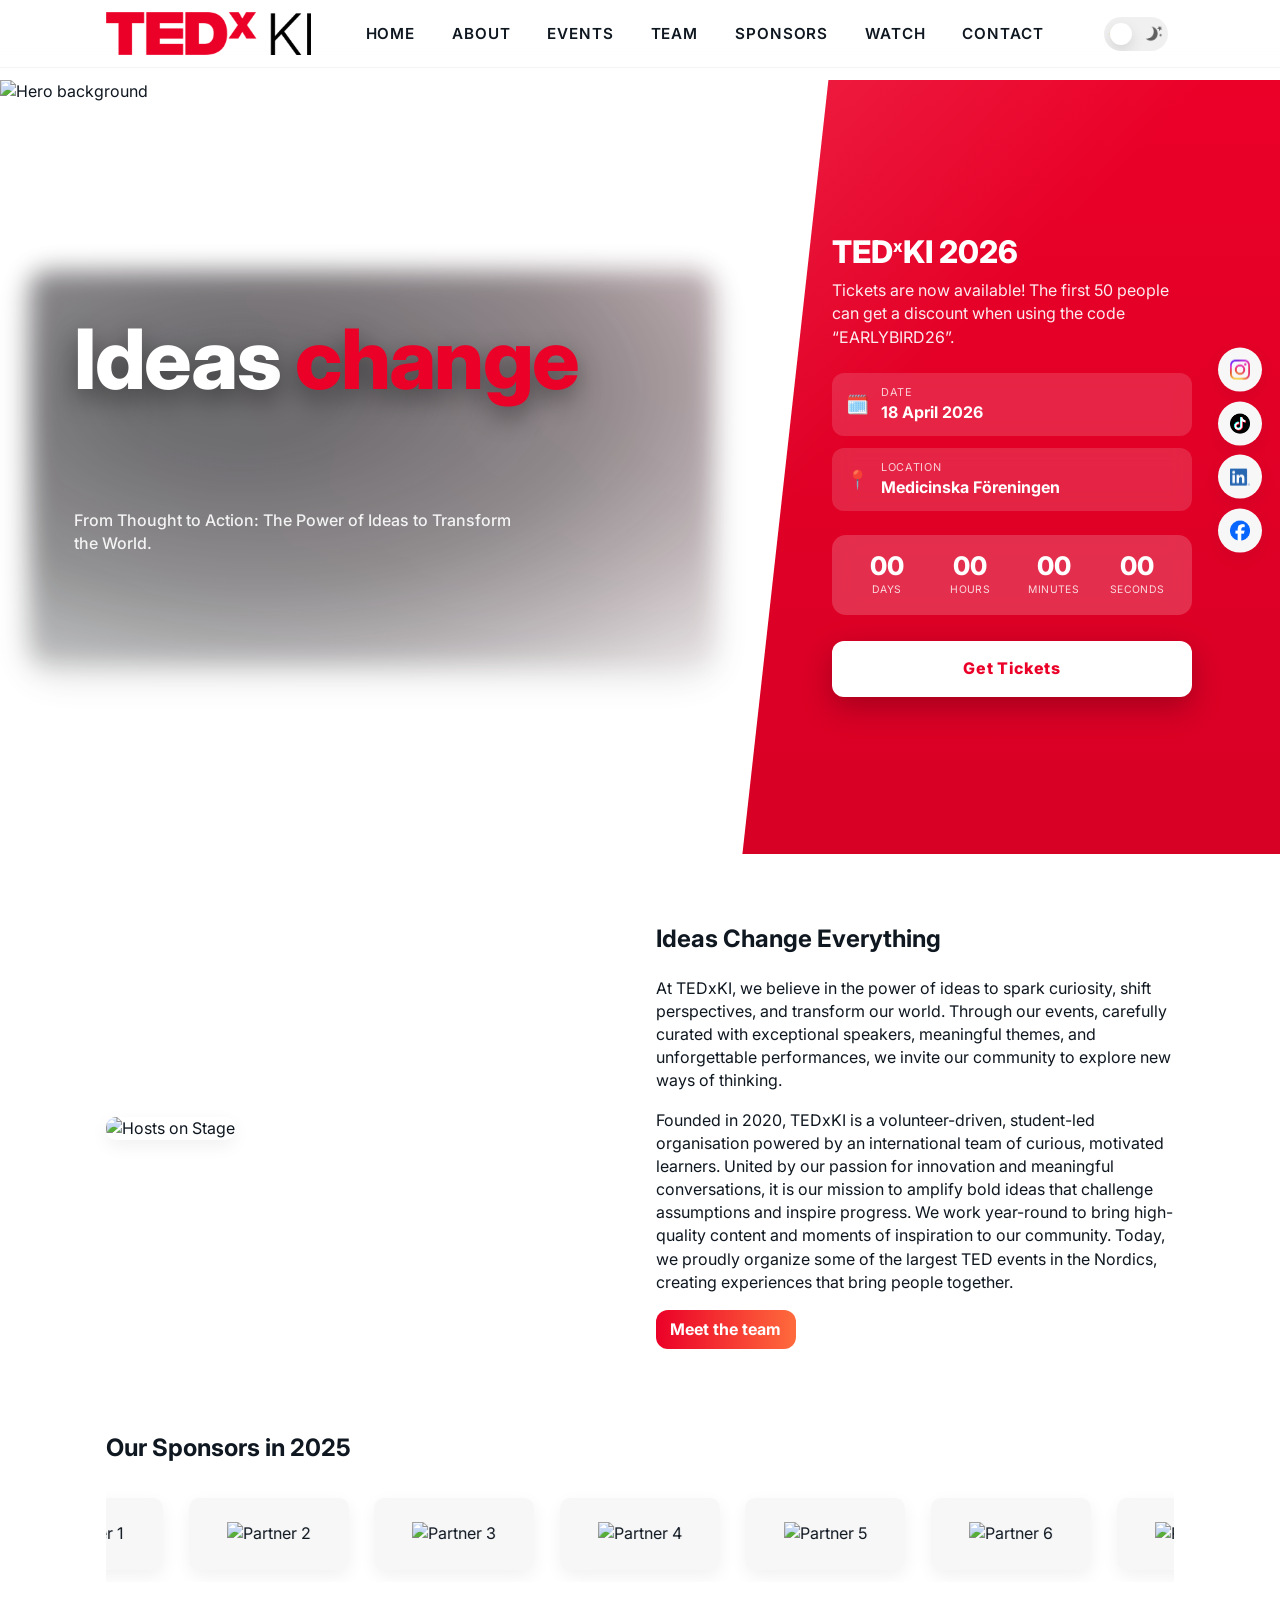
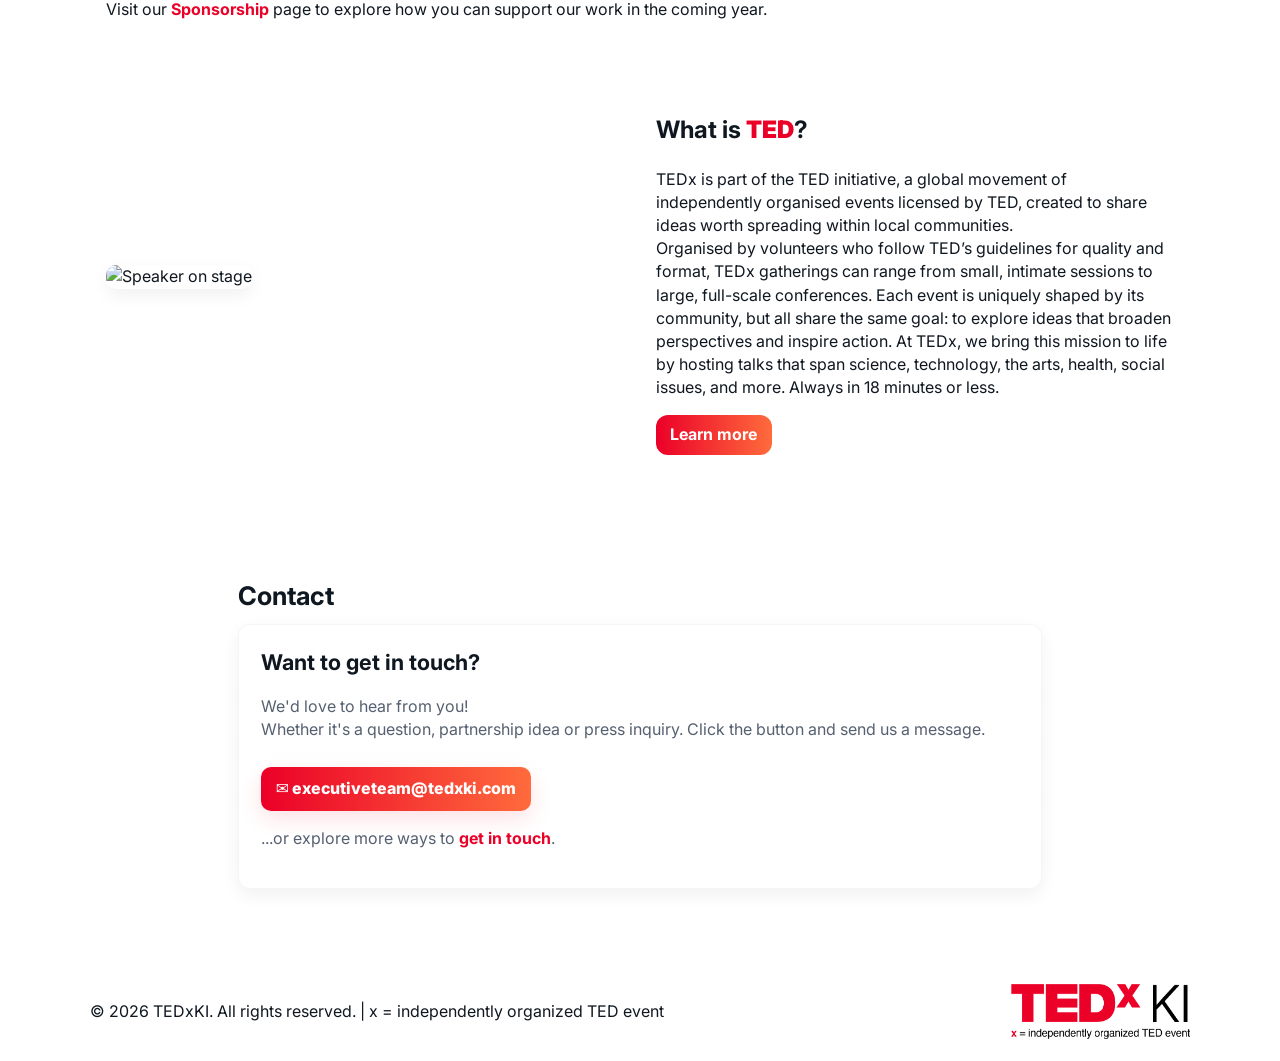
==== commit 9073bcb7: "Updating sponsors; Some changes on event pages idk" ====
--- a/docs/index.html
+++ b/docs/index.html
@@ -134,55 +134,35 @@
         <div class="marquee" id="marquee">
           <div class="marquee-track" id="marqueeTrack" aria-hidden="true">
             <!-- real sponsor logos -->
-            <div class="sponsor-logo"><img src="https://images.ctfassets.net/4fo2kk5ozptr/39twKdX6ABdaxG0CbxjKX0/189497c2e70e1c28a1ad393c5e8d20de/Pureness-Logo-1-Black__1_.png" alt="Partner 1" data-static-code="Spon-Pureness-2025"></div>
-            <div class="sponsor-logo"><img src="https://images.ctfassets.net/4fo2kk5ozptr/2Pp1I0rvquBbl4MtWmAurh/9cff1f7825871834395874ef43507a24/The_Humble_Co_-_Logo_-_Black.png" alt="Partner 2" data-static-code="Spon-Humble-2025"></div>
-            <div class="sponsor-logo"><img src="https://images.ctfassets.net/4fo2kk5ozptr/7CIJIzEtYs4UrFSkTZYi0G/27a743a56a12cc785989df56c0480a3e/VW_logo_2rad_CMYK_svart.png" alt="Partner 3" data-static-code="Spon-VitaminWell-2025"></div>
-            <div class="sponsor-logo"><img src="https://images.ctfassets.net/4fo2kk5ozptr/1kGUDbouKQ8lUK04JgJLY5/03746b2f184a460a91fcf428a43f38b8/pink_logo__2_.png" alt="Partner 4" data-static-code="Spon-Nicks-2025"></div>
-            <div class="sponsor-logo"><img src="https://images.ctfassets.net/4fo2kk5ozptr/3w6H5ZeZIQMUydk8VnbNLQ/0bfa687868649a01905f66ac742fdedc/Skinome_logo_black_RGB.jpg" alt="Partner 5" data-static-code="Spon-Skinome-2025"></div>
-            <div class="sponsor-logo"><img src="https://images.ctfassets.net/4fo2kk5ozptr/1yCDNOZ8f23pYQ8CwjMGLx/c3a958d2a75d0bce74746dc5fe7c5e3c/GE_logo_black_RGB.png" alt="Partner 6" data-static-code="Spon-GreatEarth-2025"></div>
-            <div class="sponsor-logo"><img src="https://images.ctfassets.net/4fo2kk5ozptr/WvpWKyevr7lJzM89hLTrI/8616da23a8cfb5bd8ba56a48147a51f4/03-Dig-Logo-Stamp-Black-CMYK.png" alt="Partner 7" data-static-code="Spon-DIG-2025"></div>
-            <div class="sponsor-logo"><img src="https://images.ctfassets.net/4fo2kk5ozptr/7nBk76XqGcPFcSOQwgwDL5/344156c54baf4a98cfe677aecdb2d8dd/billetto_logo_text_dark.png" alt="Partner 8" data-static-code="Spon-Billetto-2025"></div>
-            <div class="sponsor-logo"><img src="https://images.ctfassets.net/4fo2kk5ozptr/6BxJviIxJ4IK1HlMGCubKC/8d435153c843a065e5bd18bb43483105/KI_digital_logotyp_positiv_RGB.png" alt="Partner 9" data-static-code="Spon-KarolinskaInstitutet-2025"></div>
-            <div class="sponsor-logo"><img src="https://images.ctfassets.net/4fo2kk5ozptr/IO8ld11PpwfjWyXQhQoMt/d5d3cc19cab322f0bc5cb263448e800a/pixelgen_logo_horisontal_black_Title.png" alt="Partner 10" data-static-code="Spon-Pixelgen-2025"></div>
-            <div class="sponsor-logo"><img src="https://images.ctfassets.net/4fo2kk5ozptr/3pTDleh3fieGxnilXOZAun/fe8e855b5d6064c5a22290e4d63ea119/Centiro_logo_black.png" alt="Partner 11" data-static-code="Spon-Centiro-2025"></div>
-            <div class="sponsor-logo"><img src="https://images.ctfassets.net/4fo2kk5ozptr/6OFVBmJMVLXFx5sRGdpbq1/935c86d6063b7f4547088b587a658546/DIS_Main_Organizational_Logo__Large_.png" alt="Partner 12" data-static-code="Spon-DIS-2025"></div>
-            <div class="sponsor-logo"><img src="https://images.ctfassets.net/4fo2kk5ozptr/2uSlWXrSIzpcTdwwUZed2V/d3334604506abf93a3d4a54077308169/A.Catalyst_AZ_combined_logo_RGB.png" alt="Partner 13" data-static-code="Spon-Astra-2025"></div>
-            <div class="sponsor-logo"><img src="https://images.ctfassets.net/4fo2kk5ozptr/1KoWq7QJW1jVqKLSRQzjWu/476d39bfefd522ef4288bfdcacb5770f/NPH_logo_black.png" alt="Partner 14" data-static-code="Spon-NPH-2025"></div>
-            <div class="sponsor-logo"><img src="https://images.ctfassets.net/4fo2kk5ozptr/4QipX0phZ0ftvUeg0JSEoF/22fd2abd6b129c8ddae802f5ada36bb5/Logo-vertical.png" alt="Partner 15" data-static-code="Spon-Xperience-2025"></div>
-            <div class="sponsor-logo"><img src="https://images.ctfassets.net/4fo2kk5ozptr/6ArALL3hvJzzuPXR8VHn6O/a1d1936376da4a1da6a0630a3535e6fd/NorthX_tworow_color_RGB.png" alt="Partner 16" data-static-code="Spon-NorthX-2025"></div>
-            <div class="sponsor-logo"><img src="https://images.ctfassets.net/4fo2kk5ozptr/1Gr9zjfZOrmD2q9C0OVlJI/510d661515e081247ea3a056b7a4cbac/City_Apotek_logo_page-0001.jpg" alt="Partner 17" data-static-code="Spon-PharmacyMatch-2025"></div>
-            <div class="sponsor-logo"><img src="https://images.ctfassets.net/4fo2kk5ozptr/4zJ4A4pN3txOeeYWdPL6Bs/4f06d663f1d70f9a29fb84e56af8dc73/BKM-loggo-black.png" alt="Partner 18" data-static-code="Spon-BKM-2025"></div>
-            <div class="sponsor-logo"><img src="https://images.ctfassets.net/4fo2kk5ozptr/6A55caz7WUr9ZRNV5KM4mN/d67cfdecc95d7f0491aa7f955f41320c/Whitelines_svart.png" alt="Partner 19" data-static-code="Spon-Whitelines-2025"></div>
-            <div class="sponsor-logo"><img src="https://images.ctfassets.net/4fo2kk5ozptr/4bBBdII0MKarZGMoIwaUcB/1a35e7048cec98599e3549d9abed0547/image__1_.png" alt="Partner 20" data-static-code="Spon-ThePark-2025"></div>            
-            <div class="sponsor-logo"><img src="https://images.ctfassets.net/4fo2kk5ozptr/6TDypVDvFZQi9ewAgh2VHY/5a40c53615812b2b15fe88b820aa38ef/UD_Deli_Red.png" alt="Partner 21" data-static-code="Spon-UrbanDeli-2025"></div>
-            <div class="sponsor-logo"><img src="https://images.ctfassets.net/4fo2kk5ozptr/2BZvgi1eWXrPy5p43IyqVD/1f14bc497bcf80d997b4d655cd86e21f/Logo_Transparent.png" alt="Partner 22" data-static-code="Spon-HawaiiPoke-2025"></div>
-            <div class="sponsor-logo"><img src="https://images.ctfassets.net/4fo2kk5ozptr/12oAVyPG7vkJO4vZc6mVUZ/781f7c2a08a622462a5e892bfc9f0e95/1.png" alt="Partner 23" data-static-code="Spon-HagaFlower-2025"></div>
-            <div class="sponsor-logo"><img src="https://images.ctfassets.net/4fo2kk5ozptr/5gr3rRp45ef5NSfRXFEbiD/112714ff4760f1c391eebf8ff5701ebd/reco.png" alt="Partner 24" data-static-code="Spon-Reco-2025"></div>                                    
+            <div class="sponsor-logo"><img src="https://images.ctfassets.net/4fo2kk5ozptr/15R6ieEp3vfAf2AXfsnJgX/f6fa1ddadf402858fa7fb3cfbce095c2/Eucerin_Logo-2025_RGB.jpeg" alt="Partner 1" data-static-code="Spon-Eucerin-2026"></div>
+            <div class="sponsor-logo"><img src="https://images.ctfassets.net/4fo2kk5ozptr/2Pp1I0rvquBbl4MtWmAurh/2c90df8b7429838f66faa2d64f30abbf/The_Humble_Co_-_Logo_-_Black.jpg" alt="Partner 2" data-static-code="Spon-Humble-2026"></div>
+            <div class="sponsor-logo"><img src="https://images.ctfassets.net/4fo2kk5ozptr/2iZqdRNcR6Zy0FvayT9jNh/05e36cd4573d7e9b8acecfd2f4c2a2f6/Takeda-Pharmaceutical-Company-logo-png.jpeg" alt="Partner 3" data-static-code="Spon-Takeda-2026"></div>
+            <div class="sponsor-logo"><img src="https://images.ctfassets.net/4fo2kk5ozptr/EOlQ49vo971SdtFANMv2h/81eed85cbf9a0e3f96c45c421f3958c1/Sarem_logo_-_vertical_-_no_BG.jpeg" alt="Partner 4" data-static-code="Spon-Sarem-2026"></div>
+            <div class="sponsor-logo"><img src="https://images.ctfassets.net/4fo2kk5ozptr/2ADqPee9HjYydhRbraThsy/a612c7576e74cfdb38f5de060fc78e11/Hemkop_logo.jpeg" alt="Partner 5" data-static-code="Spon-Hemköp-2026"></div>
+            <div class="sponsor-logo"><img src="https://images.ctfassets.net/4fo2kk5ozptr/7CIJIzEtYs4UrFSkTZYi0G/5c84b97cbfc8e6a873c5209eb2457358/VW_logo_2rad_RGB_blue.jpeg" alt="Partner 6" data-static-code="Spon-VitaminWell-2026"></div>
+            <div class="sponsor-logo"><img src="https://images.ctfassets.net/4fo2kk5ozptr/1yCDNOZ8f23pYQ8CwjMGLx/c5dc1d5f3c89a2059192d450de2172fa/GE_logo_black_RGB.jpeg" alt="Partner 7" data-static-code="Spon-GreatEarth-2026"></div>
+            <div class="sponsor-logo"><img src="https://images.ctfassets.net/4fo2kk5ozptr/15R6ieEp3vfAf2AXfsnJgX/f6fa1ddadf402858fa7fb3cfbce095c2/Eucerin_Logo-2025_RGB.jpeg" alt="Partner 1" data-static-code="Spon-Eucerin-2026"></div>
+            <div class="sponsor-logo"><img src="https://images.ctfassets.net/4fo2kk5ozptr/2Pp1I0rvquBbl4MtWmAurh/2c90df8b7429838f66faa2d64f30abbf/The_Humble_Co_-_Logo_-_Black.jpg" alt="Partner 2" data-static-code="Spon-Humble-2026"></div>
+            <div class="sponsor-logo"><img src="https://images.ctfassets.net/4fo2kk5ozptr/2iZqdRNcR6Zy0FvayT9jNh/05e36cd4573d7e9b8acecfd2f4c2a2f6/Takeda-Pharmaceutical-Company-logo-png.jpeg" alt="Partner 3" data-static-code="Spon-Takeda-2026"></div>
+            <div class="sponsor-logo"><img src="https://images.ctfassets.net/4fo2kk5ozptr/EOlQ49vo971SdtFANMv2h/81eed85cbf9a0e3f96c45c421f3958c1/Sarem_logo_-_vertical_-_no_BG.jpeg" alt="Partner 4" data-static-code="Spon-Sarem-2026"></div>
+            <div class="sponsor-logo"><img src="https://images.ctfassets.net/4fo2kk5ozptr/2ADqPee9HjYydhRbraThsy/a612c7576e74cfdb38f5de060fc78e11/Hemkop_logo.jpeg" alt="Partner 5" data-static-code="Spon-Hemköp-2026"></div>
+            <div class="sponsor-logo"><img src="https://images.ctfassets.net/4fo2kk5ozptr/7CIJIzEtYs4UrFSkTZYi0G/5c84b97cbfc8e6a873c5209eb2457358/VW_logo_2rad_RGB_blue.jpeg" alt="Partner 6" data-static-code="Spon-VitaminWell-2026"></div>
+            <div class="sponsor-logo"><img src="https://images.ctfassets.net/4fo2kk5ozptr/1yCDNOZ8f23pYQ8CwjMGLx/c5dc1d5f3c89a2059192d450de2172fa/GE_logo_black_RGB.jpeg" alt="Partner 7" data-static-code="Spon-GreatEarth-2026"></div>                                 
             <!-- duplicate for seamless loop (JS also duplicates if needed) -->
-            <div class="sponsor-logo"><img src="https://images.ctfassets.net/4fo2kk5ozptr/39twKdX6ABdaxG0CbxjKX0/189497c2e70e1c28a1ad393c5e8d20de/Pureness-Logo-1-Black__1_.png" alt="Partner 1" data-static-code="Spon-Pureness-2025"></div>
-            <div class="sponsor-logo"><img src="https://images.ctfassets.net/4fo2kk5ozptr/2Pp1I0rvquBbl4MtWmAurh/9cff1f7825871834395874ef43507a24/The_Humble_Co_-_Logo_-_Black.png" alt="Partner 2" data-static-code="Spon-Humble-2025"></div>
-            <div class="sponsor-logo"><img src="https://images.ctfassets.net/4fo2kk5ozptr/7CIJIzEtYs4UrFSkTZYi0G/27a743a56a12cc785989df56c0480a3e/VW_logo_2rad_CMYK_svart.png" alt="Partner 3" data-static-code="Spon-VitaminWell-2025"></div>
-            <div class="sponsor-logo"><img src="https://images.ctfassets.net/4fo2kk5ozptr/1kGUDbouKQ8lUK04JgJLY5/03746b2f184a460a91fcf428a43f38b8/pink_logo__2_.png" alt="Partner 4" data-static-code="Spon-Nicks-2025"></div>
-            <div class="sponsor-logo"><img src="https://images.ctfassets.net/4fo2kk5ozptr/3w6H5ZeZIQMUydk8VnbNLQ/0bfa687868649a01905f66ac742fdedc/Skinome_logo_black_RGB.jpg" alt="Partner 5" data-static-code="Spon-Skinome-2025"></div>
-            <div class="sponsor-logo"><img src="https://images.ctfassets.net/4fo2kk5ozptr/1yCDNOZ8f23pYQ8CwjMGLx/c3a958d2a75d0bce74746dc5fe7c5e3c/GE_logo_black_RGB.png" alt="Partner 6" data-static-code="Spon-GreatEarth-2025"></div>
-            <div class="sponsor-logo"><img src="https://images.ctfassets.net/4fo2kk5ozptr/WvpWKyevr7lJzM89hLTrI/8616da23a8cfb5bd8ba56a48147a51f4/03-Dig-Logo-Stamp-Black-CMYK.png" alt="Partner 7" data-static-code="Spon-DIG-2025"></div>
-            <div class="sponsor-logo"><img src="https://images.ctfassets.net/4fo2kk5ozptr/7nBk76XqGcPFcSOQwgwDL5/344156c54baf4a98cfe677aecdb2d8dd/billetto_logo_text_dark.png" alt="Partner 8" data-static-code="Spon-Billetto-2025"></div>
-            <div class="sponsor-logo"><img src="https://images.ctfassets.net/4fo2kk5ozptr/6BxJviIxJ4IK1HlMGCubKC/8d435153c843a065e5bd18bb43483105/KI_digital_logotyp_positiv_RGB.png" alt="Partner 9" data-static-code="Spon-KarolinskaInstitutet-2025"></div>
-            <div class="sponsor-logo"><img src="https://images.ctfassets.net/4fo2kk5ozptr/IO8ld11PpwfjWyXQhQoMt/d5d3cc19cab322f0bc5cb263448e800a/pixelgen_logo_horisontal_black_Title.png" alt="Partner 10" data-static-code="Spon-Pixelgen-2025"></div>
-            <div class="sponsor-logo"><img src="https://images.ctfassets.net/4fo2kk5ozptr/3pTDleh3fieGxnilXOZAun/fe8e855b5d6064c5a22290e4d63ea119/Centiro_logo_black.png" alt="Partner 11" data-static-code="Spon-Centiro-2025"></div>
-            <div class="sponsor-logo"><img src="https://images.ctfassets.net/4fo2kk5ozptr/6OFVBmJMVLXFx5sRGdpbq1/935c86d6063b7f4547088b587a658546/DIS_Main_Organizational_Logo__Large_.png" alt="Partner 12" data-static-code="Spon-DIS-2025"></div>
-            <div class="sponsor-logo"><img src="https://images.ctfassets.net/4fo2kk5ozptr/2uSlWXrSIzpcTdwwUZed2V/d3334604506abf93a3d4a54077308169/A.Catalyst_AZ_combined_logo_RGB.png" alt="Partner 13" data-static-code="Spon-Astra-2025"></div>
-            <div class="sponsor-logo"><img src="https://images.ctfassets.net/4fo2kk5ozptr/1KoWq7QJW1jVqKLSRQzjWu/476d39bfefd522ef4288bfdcacb5770f/NPH_logo_black.png" alt="Partner 14" data-static-code="Spon-NPH-2025"></div>
-            <div class="sponsor-logo"><img src="https://images.ctfassets.net/4fo2kk5ozptr/4QipX0phZ0ftvUeg0JSEoF/22fd2abd6b129c8ddae802f5ada36bb5/Logo-vertical.png" alt="Partner 15" data-static-code="Spon-Xperience-2025"></div>
-            <div class="sponsor-logo"><img src="https://images.ctfassets.net/4fo2kk5ozptr/6ArALL3hvJzzuPXR8VHn6O/a1d1936376da4a1da6a0630a3535e6fd/NorthX_tworow_color_RGB.png" alt="Partner 16" data-static-code="Spon-NorthX-2025"></div>
-            <div class="sponsor-logo"><img src="https://images.ctfassets.net/4fo2kk5ozptr/1Gr9zjfZOrmD2q9C0OVlJI/510d661515e081247ea3a056b7a4cbac/City_Apotek_logo_page-0001.jpg" alt="Partner 17" data-static-code="Spon-PharmacyMatch-2025"></div>
-            <div class="sponsor-logo"><img src="https://images.ctfassets.net/4fo2kk5ozptr/4zJ4A4pN3txOeeYWdPL6Bs/4f06d663f1d70f9a29fb84e56af8dc73/BKM-loggo-black.png" alt="Partner 18" data-static-code="Spon-BKM-2025"></div>
-            <div class="sponsor-logo"><img src="https://images.ctfassets.net/4fo2kk5ozptr/6A55caz7WUr9ZRNV5KM4mN/d67cfdecc95d7f0491aa7f955f41320c/Whitelines_svart.png" alt="Partner 19" data-static-code="Spon-Whitelines-2025"></div>
-            <div class="sponsor-logo"><img src="https://images.ctfassets.net/4fo2kk5ozptr/4bBBdII0MKarZGMoIwaUcB/1a35e7048cec98599e3549d9abed0547/image__1_.png" alt="Partner 20" data-static-code="Spon-ThePark-2025"></div>            
-            <div class="sponsor-logo"><img src="https://images.ctfassets.net/4fo2kk5ozptr/6TDypVDvFZQi9ewAgh2VHY/5a40c53615812b2b15fe88b820aa38ef/UD_Deli_Red.png" alt="Partner 21" data-static-code="Spon-UrbanDeli-2025"></div>
-            <div class="sponsor-logo"><img src="https://images.ctfassets.net/4fo2kk5ozptr/2BZvgi1eWXrPy5p43IyqVD/1f14bc497bcf80d997b4d655cd86e21f/Logo_Transparent.png" alt="Partner 22" data-static-code="Spon-HawaiiPoke-2025"></div>
-            <div class="sponsor-logo"><img src="https://images.ctfassets.net/4fo2kk5ozptr/12oAVyPG7vkJO4vZc6mVUZ/781f7c2a08a622462a5e892bfc9f0e95/1.png" alt="Partner 23" data-static-code="Spon-HagaFlower-2025"></div>
-            <div class="sponsor-logo"><img src="https://images.ctfassets.net/4fo2kk5ozptr/5gr3rRp45ef5NSfRXFEbiD/112714ff4760f1c391eebf8ff5701ebd/reco.png" alt="Partner 24" data-static-code="Spon-Reco-2025"></div>
+            <div class="sponsor-logo"><img src="https://images.ctfassets.net/4fo2kk5ozptr/15R6ieEp3vfAf2AXfsnJgX/f6fa1ddadf402858fa7fb3cfbce095c2/Eucerin_Logo-2025_RGB.jpeg" alt="Partner 1" data-static-code="Spon-Eucerin-2026"></div>
+            <div class="sponsor-logo"><img src="https://images.ctfassets.net/4fo2kk5ozptr/2Pp1I0rvquBbl4MtWmAurh/2c90df8b7429838f66faa2d64f30abbf/The_Humble_Co_-_Logo_-_Black.jpg" alt="Partner 2" data-static-code="Spon-Humble-2026"></div>
+            <div class="sponsor-logo"><img src="https://images.ctfassets.net/4fo2kk5ozptr/2iZqdRNcR6Zy0FvayT9jNh/05e36cd4573d7e9b8acecfd2f4c2a2f6/Takeda-Pharmaceutical-Company-logo-png.jpeg" alt="Partner 3" data-static-code="Spon-Takeda-2026"></div>
+            <div class="sponsor-logo"><img src="https://images.ctfassets.net/4fo2kk5ozptr/EOlQ49vo971SdtFANMv2h/81eed85cbf9a0e3f96c45c421f3958c1/Sarem_logo_-_vertical_-_no_BG.jpeg" alt="Partner 4" data-static-code="Spon-Sarem-2026"></div>
+            <div class="sponsor-logo"><img src="https://images.ctfassets.net/4fo2kk5ozptr/2ADqPee9HjYydhRbraThsy/a612c7576e74cfdb38f5de060fc78e11/Hemkop_logo.jpeg" alt="Partner 5" data-static-code="Spon-Hemköp-2026"></div>
+            <div class="sponsor-logo"><img src="https://images.ctfassets.net/4fo2kk5ozptr/7CIJIzEtYs4UrFSkTZYi0G/5c84b97cbfc8e6a873c5209eb2457358/VW_logo_2rad_RGB_blue.jpeg" alt="Partner 6" data-static-code="Spon-VitaminWell-2026"></div>
+            <div class="sponsor-logo"><img src="https://images.ctfassets.net/4fo2kk5ozptr/1yCDNOZ8f23pYQ8CwjMGLx/c5dc1d5f3c89a2059192d450de2172fa/GE_logo_black_RGB.jpeg" alt="Partner 7" data-static-code="Spon-GreatEarth-2026"></div>
+            <div class="sponsor-logo"><img src="https://images.ctfassets.net/4fo2kk5ozptr/15R6ieEp3vfAf2AXfsnJgX/f6fa1ddadf402858fa7fb3cfbce095c2/Eucerin_Logo-2025_RGB.jpeg" alt="Partner 1" data-static-code="Spon-Eucerin-2026"></div>
+            <div class="sponsor-logo"><img src="https://images.ctfassets.net/4fo2kk5ozptr/2Pp1I0rvquBbl4MtWmAurh/2c90df8b7429838f66faa2d64f30abbf/The_Humble_Co_-_Logo_-_Black.jpg" alt="Partner 2" data-static-code="Spon-Humble-2026"></div>
+            <div class="sponsor-logo"><img src="https://images.ctfassets.net/4fo2kk5ozptr/2iZqdRNcR6Zy0FvayT9jNh/05e36cd4573d7e9b8acecfd2f4c2a2f6/Takeda-Pharmaceutical-Company-logo-png.jpeg" alt="Partner 3" data-static-code="Spon-Takeda-2026"></div>
+            <div class="sponsor-logo"><img src="https://images.ctfassets.net/4fo2kk5ozptr/EOlQ49vo971SdtFANMv2h/81eed85cbf9a0e3f96c45c421f3958c1/Sarem_logo_-_vertical_-_no_BG.jpeg" alt="Partner 4" data-static-code="Spon-Sarem-2026"></div>
+            <div class="sponsor-logo"><img src="https://images.ctfassets.net/4fo2kk5ozptr/2ADqPee9HjYydhRbraThsy/a612c7576e74cfdb38f5de060fc78e11/Hemkop_logo.jpeg" alt="Partner 5" data-static-code="Spon-Hemköp-2026"></div>
+            <div class="sponsor-logo"><img src="https://images.ctfassets.net/4fo2kk5ozptr/7CIJIzEtYs4UrFSkTZYi0G/5c84b97cbfc8e6a873c5209eb2457358/VW_logo_2rad_RGB_blue.jpeg" alt="Partner 6" data-static-code="Spon-VitaminWell-2026"></div>
+            <div class="sponsor-logo"><img src="https://images.ctfassets.net/4fo2kk5ozptr/1yCDNOZ8f23pYQ8CwjMGLx/c5dc1d5f3c89a2059192d450de2172fa/GE_logo_black_RGB.jpeg" alt="Partner 7" data-static-code="Spon-GreatEarth-2026"></div>  
           </div>
         </div>
         <p class="marquee-hint">Visit our <a class="hyper-link" href="/sites/sponsors/sponsors.html">Sponsorship</a> page to explore how you can support our work in the coming year.</p>
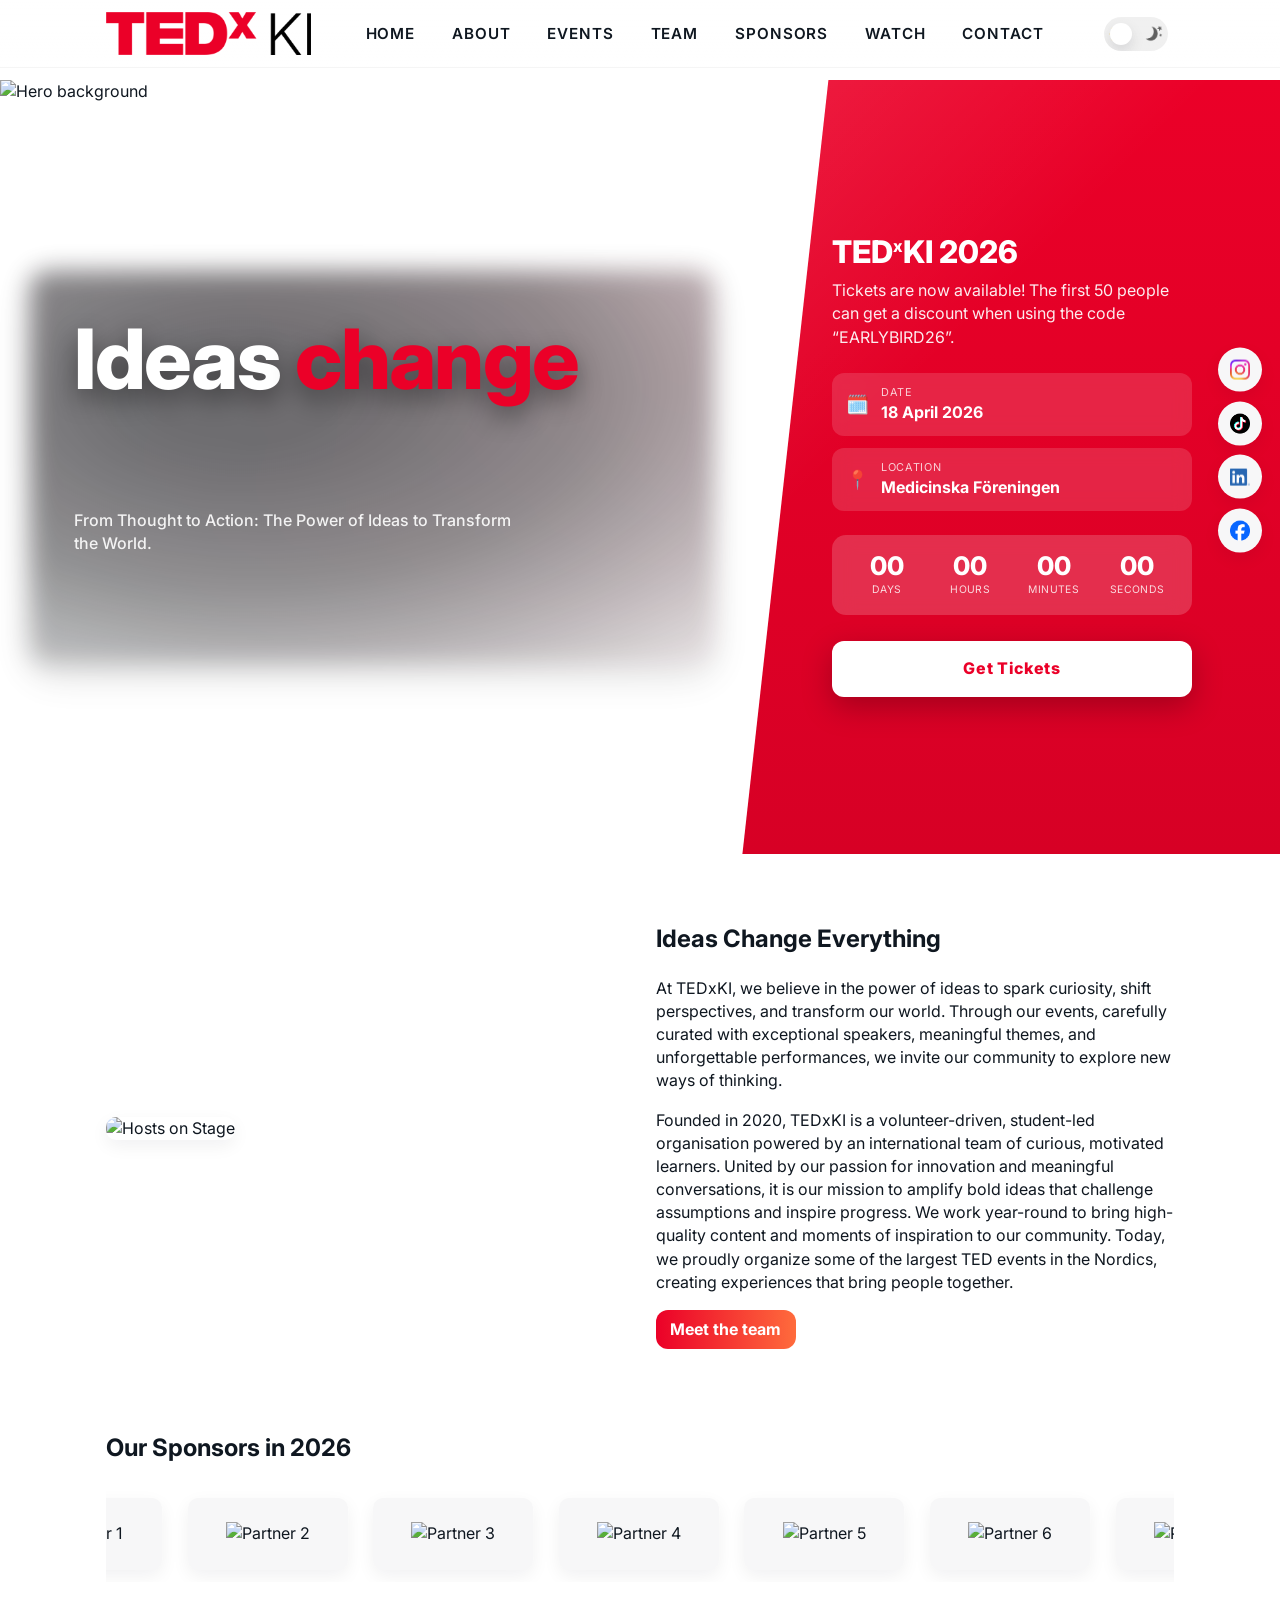
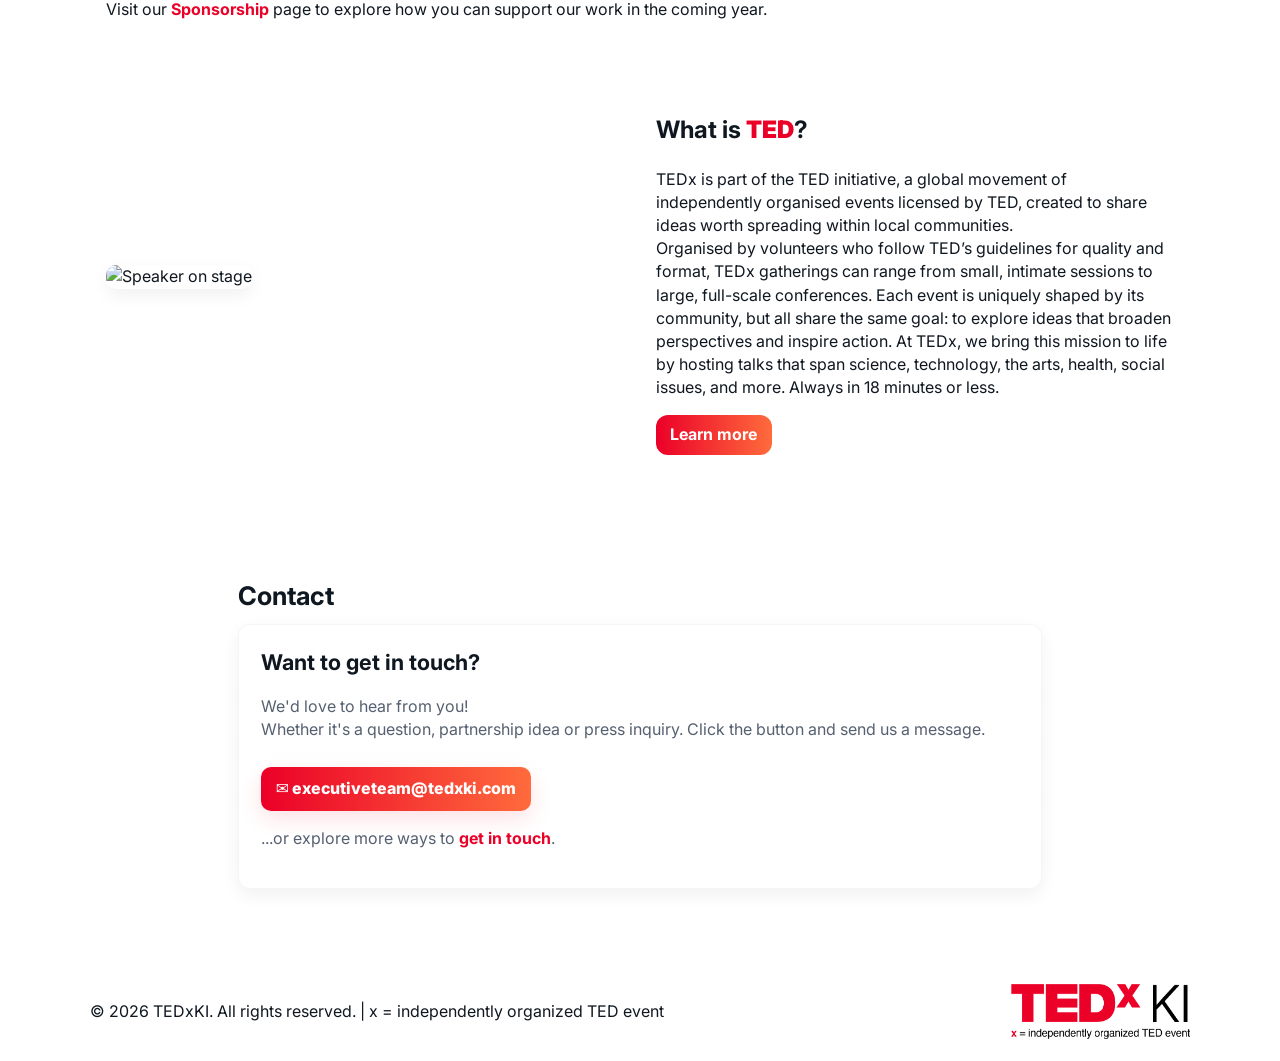
==== commit 390abb9c: "Update Sponsor Date" ====
--- a/docs/index.html
+++ b/docs/index.html
@@ -130,7 +130,7 @@
 
       <!-- Sponsor marquee -->
       <section class="sponsor-band" aria-label="Partners &amp; sponsors">
-        <h2>Our Sponsors in 2025</h2>
+        <h2>Our Sponsors in 2026</h2>
         <div class="marquee" id="marquee">
           <div class="marquee-track" id="marqueeTrack" aria-hidden="true">
             <!-- real sponsor logos -->
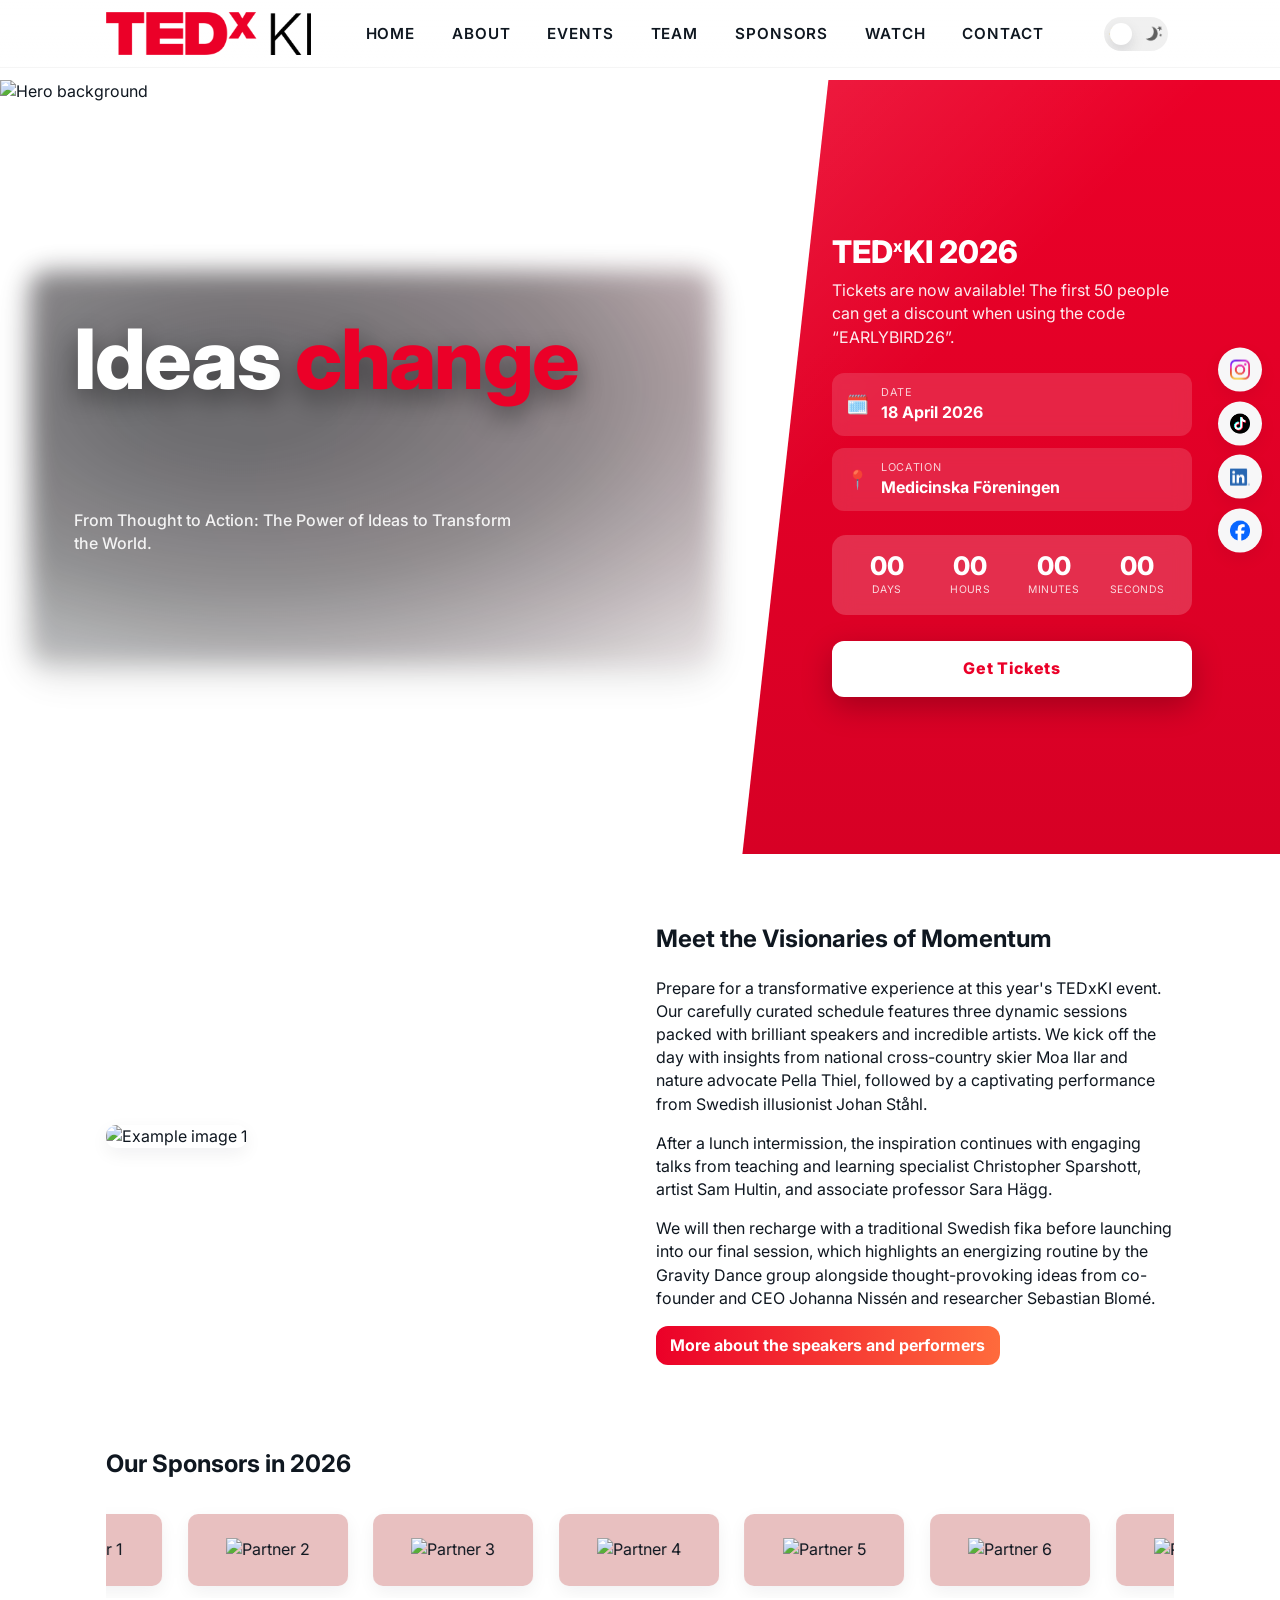
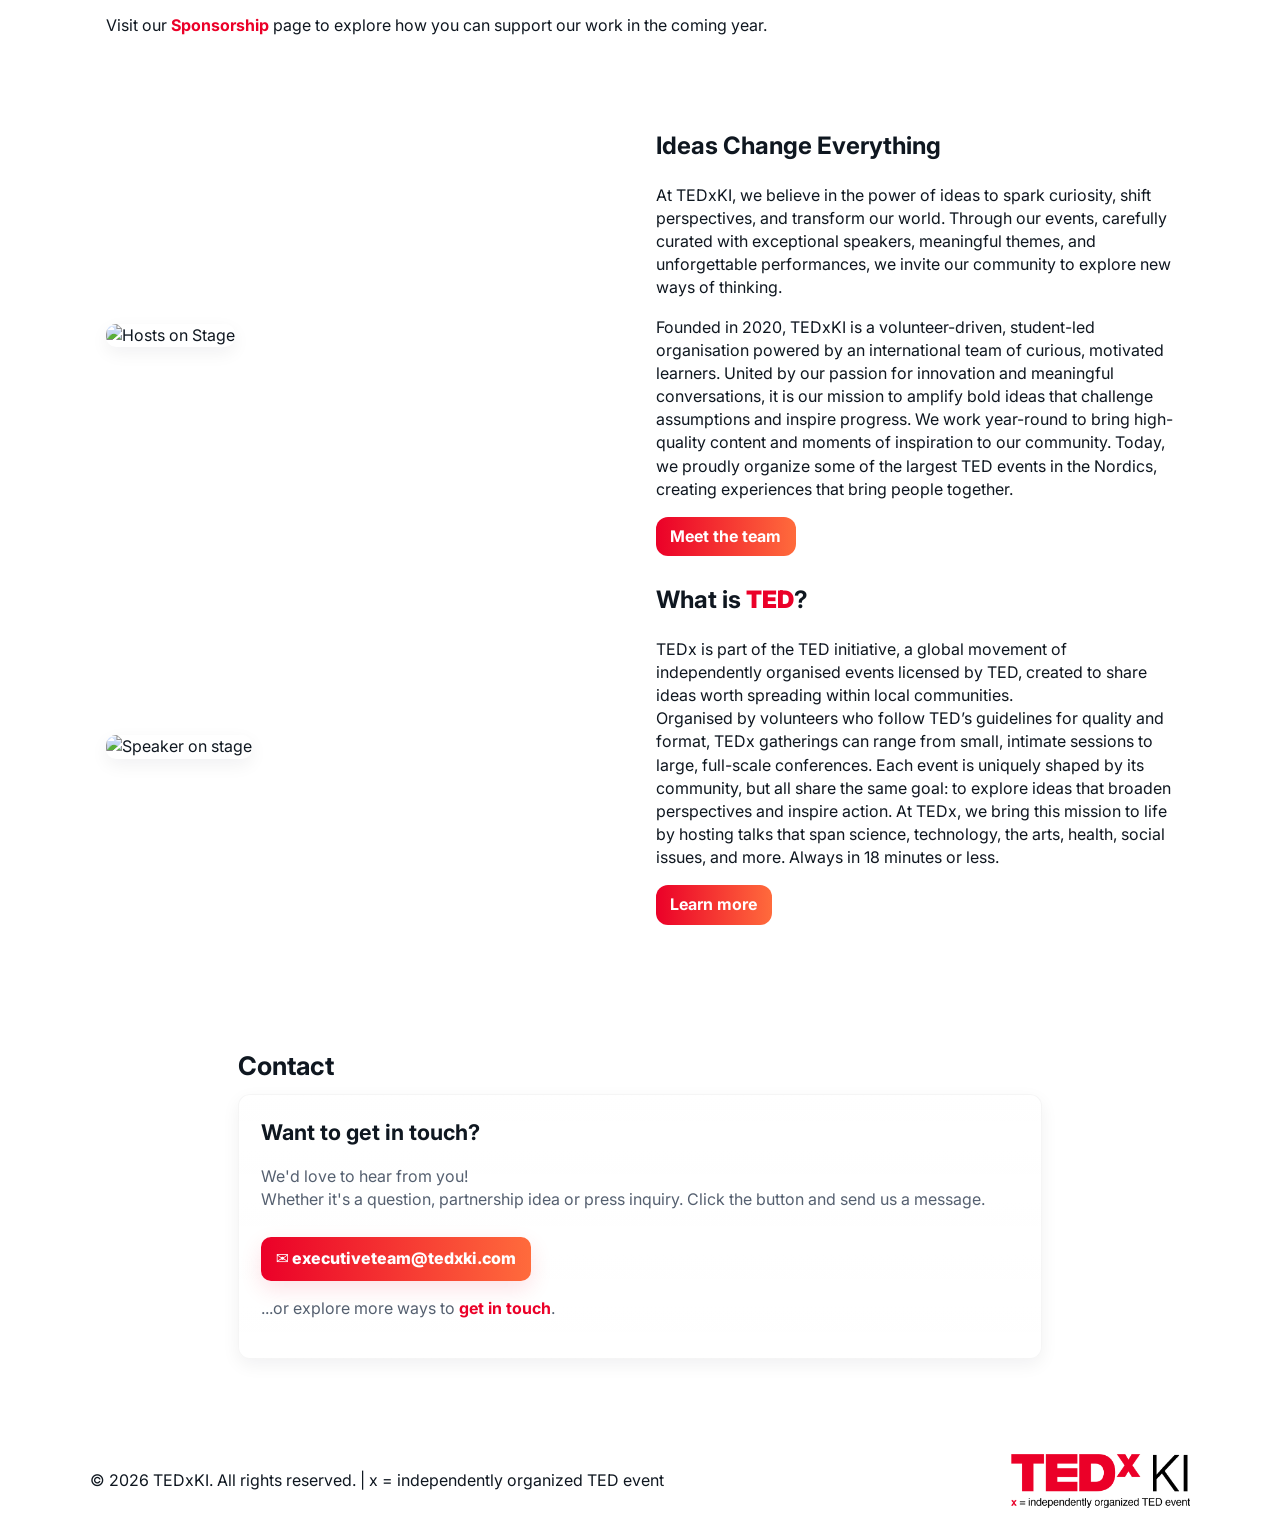
==== commit 5e74d178: "Adjusting Sponsors; Adding Schedule" ====
--- a/docs/index.html
+++ b/docs/index.html
@@ -117,13 +117,14 @@
       <article class="content-section scroll-fade">
         <div class="content-inner">
           <div class="content-media">
-            <img src="https://images.ctfassets.net/4fo2kk5ozptr/4YUvYiqNqv82Y9fIJC83I6/f1fddc1e28918ecb9b8c3af061f3b3f3/Copy_of_IMG_2911.JPG" alt="Hosts on Stage" data-static-code="HostsOnStage (1)">
+            <img src="https://images.ctfassets.net/4fo2kk5ozptr/3004pTMYsh92bGxGl7Hgul/9b3719b619b452f20781bb400bfa0e6b/IMG_8938.jpg" alt="Example image 1" data-static-code="2026-Schedule ">
           </div>
           <div class="content-body">
-            <h2>Ideas Change Everything</h2>
-            <p>At TEDxKI, we believe in the power of ideas to spark curiosity, shift perspectives, and transform our world. Through our events, carefully curated with exceptional speakers, meaningful themes, and unforgettable performances, we invite our community to explore new ways of thinking.</p>
-            <p>Founded in 2020, TEDxKI is a volunteer-driven, student-led organisation powered by an international team of curious, motivated learners. United by our passion for innovation and meaningful conversations, it is our mission to amplify bold ideas that challenge assumptions and inspire progress. We work year-round to bring high-quality content and moments of inspiration to our community. Today, we proudly organize some of the largest TED events in the Nordics, creating experiences that bring people together.</p>
-            <a class="cta" href="/sites/team/team.html">Meet the team</a>
+            <h2>Meet the Visionaries of Momentum</h2>
+            <p>Prepare for a transformative experience at this year's TEDxKI event. Our carefully curated schedule features three dynamic sessions packed with brilliant speakers and incredible artists. We kick off the day with insights from national cross-country skier Moa Ilar and nature advocate Pella Thiel, followed by a captivating performance from Swedish illusionist Johan Ståhl.</p>
+            <p>After a lunch intermission, the inspiration continues with engaging talks from teaching and learning specialist Christopher Sparshott, artist Sam Hultin, and associate professor Sara Hägg.</p>
+            <p>We will then recharge with a traditional Swedish fika before launching into our final session, which highlights an energizing routine by the Gravity Dance group alongside thought-provoking ideas from co-founder and CEO Johanna Nissén and researcher Sebastian Blomé.</p>
+            <a class="cta" href="/sites/events/events.html">More about the speakers and performers</a>
           </div>
         </div>
       </article>
@@ -134,41 +135,60 @@
         <div class="marquee" id="marquee">
           <div class="marquee-track" id="marqueeTrack" aria-hidden="true">
             <!-- real sponsor logos -->
-            <div class="sponsor-logo"><img src="https://images.ctfassets.net/4fo2kk5ozptr/15R6ieEp3vfAf2AXfsnJgX/f6fa1ddadf402858fa7fb3cfbce095c2/Eucerin_Logo-2025_RGB.jpeg" alt="Partner 1" data-static-code="Spon-Eucerin-2026"></div>
-            <div class="sponsor-logo"><img src="https://images.ctfassets.net/4fo2kk5ozptr/2Pp1I0rvquBbl4MtWmAurh/2c90df8b7429838f66faa2d64f30abbf/The_Humble_Co_-_Logo_-_Black.jpg" alt="Partner 2" data-static-code="Spon-Humble-2026"></div>
-            <div class="sponsor-logo"><img src="https://images.ctfassets.net/4fo2kk5ozptr/2iZqdRNcR6Zy0FvayT9jNh/05e36cd4573d7e9b8acecfd2f4c2a2f6/Takeda-Pharmaceutical-Company-logo-png.jpeg" alt="Partner 3" data-static-code="Spon-Takeda-2026"></div>
-            <div class="sponsor-logo"><img src="https://images.ctfassets.net/4fo2kk5ozptr/EOlQ49vo971SdtFANMv2h/81eed85cbf9a0e3f96c45c421f3958c1/Sarem_logo_-_vertical_-_no_BG.jpeg" alt="Partner 4" data-static-code="Spon-Sarem-2026"></div>
-            <div class="sponsor-logo"><img src="https://images.ctfassets.net/4fo2kk5ozptr/2ADqPee9HjYydhRbraThsy/a612c7576e74cfdb38f5de060fc78e11/Hemkop_logo.jpeg" alt="Partner 5" data-static-code="Spon-Hemköp-2026"></div>
-            <div class="sponsor-logo"><img src="https://images.ctfassets.net/4fo2kk5ozptr/7CIJIzEtYs4UrFSkTZYi0G/5c84b97cbfc8e6a873c5209eb2457358/VW_logo_2rad_RGB_blue.jpeg" alt="Partner 6" data-static-code="Spon-VitaminWell-2026"></div>
-            <div class="sponsor-logo"><img src="https://images.ctfassets.net/4fo2kk5ozptr/1yCDNOZ8f23pYQ8CwjMGLx/c5dc1d5f3c89a2059192d450de2172fa/GE_logo_black_RGB.jpeg" alt="Partner 7" data-static-code="Spon-GreatEarth-2026"></div>
-            <div class="sponsor-logo"><img src="https://images.ctfassets.net/4fo2kk5ozptr/15R6ieEp3vfAf2AXfsnJgX/f6fa1ddadf402858fa7fb3cfbce095c2/Eucerin_Logo-2025_RGB.jpeg" alt="Partner 1" data-static-code="Spon-Eucerin-2026"></div>
-            <div class="sponsor-logo"><img src="https://images.ctfassets.net/4fo2kk5ozptr/2Pp1I0rvquBbl4MtWmAurh/2c90df8b7429838f66faa2d64f30abbf/The_Humble_Co_-_Logo_-_Black.jpg" alt="Partner 2" data-static-code="Spon-Humble-2026"></div>
-            <div class="sponsor-logo"><img src="https://images.ctfassets.net/4fo2kk5ozptr/2iZqdRNcR6Zy0FvayT9jNh/05e36cd4573d7e9b8acecfd2f4c2a2f6/Takeda-Pharmaceutical-Company-logo-png.jpeg" alt="Partner 3" data-static-code="Spon-Takeda-2026"></div>
-            <div class="sponsor-logo"><img src="https://images.ctfassets.net/4fo2kk5ozptr/EOlQ49vo971SdtFANMv2h/81eed85cbf9a0e3f96c45c421f3958c1/Sarem_logo_-_vertical_-_no_BG.jpeg" alt="Partner 4" data-static-code="Spon-Sarem-2026"></div>
-            <div class="sponsor-logo"><img src="https://images.ctfassets.net/4fo2kk5ozptr/2ADqPee9HjYydhRbraThsy/a612c7576e74cfdb38f5de060fc78e11/Hemkop_logo.jpeg" alt="Partner 5" data-static-code="Spon-Hemköp-2026"></div>
-            <div class="sponsor-logo"><img src="https://images.ctfassets.net/4fo2kk5ozptr/7CIJIzEtYs4UrFSkTZYi0G/5c84b97cbfc8e6a873c5209eb2457358/VW_logo_2rad_RGB_blue.jpeg" alt="Partner 6" data-static-code="Spon-VitaminWell-2026"></div>
-            <div class="sponsor-logo"><img src="https://images.ctfassets.net/4fo2kk5ozptr/1yCDNOZ8f23pYQ8CwjMGLx/c5dc1d5f3c89a2059192d450de2172fa/GE_logo_black_RGB.jpeg" alt="Partner 7" data-static-code="Spon-GreatEarth-2026"></div>                                 
+            <div class="sponsor-logo"><img src="https://images.ctfassets.net/4fo2kk5ozptr/15R6ieEp3vfAf2AXfsnJgX/abb49fed21ec1ed70ef9f1d56d58d45c/Hemkop_logo.svg.png" alt="Partner 1" data-static-code="Spon-Eucerin-2026"></div>
+            <div class="sponsor-logo"><img src="https://images.ctfassets.net/4fo2kk5ozptr/2Pp1I0rvquBbl4MtWmAurh/e5ce39bd0146dfb16f7cdb77ac1f1fd0/The_Humble_Co_-_Logo_-_Black.png" alt="Partner 2" data-static-code="Spon-Humble-2026"></div>
+            <div class="sponsor-logo"><img src="https://images.ctfassets.net/4fo2kk5ozptr/2iZqdRNcR6Zy0FvayT9jNh/6d91dce5c55a89c2746c7ca8fac61fee/Takeda-Pharmaceutical-Company-logo-png.png" alt="Partner 3" data-static-code="Spon-Takeda-2026"></div>
+            <div class="sponsor-logo"><img src="https://images.ctfassets.net/4fo2kk5ozptr/EOlQ49vo971SdtFANMv2h/549bd20599d57af1f8198cbe0068ed6e/Sarem_logo_-_vertical_-_no_BG.png" alt="Partner 4" data-static-code="Spon-Sarem-2026"></div>
+            <div class="sponsor-logo"><img src="https://images.ctfassets.net/4fo2kk5ozptr/2ADqPee9HjYydhRbraThsy/576a27c1a436f9c8b92cae28312a7a5d/Hemkop_logo.svg.png" alt="Partner 5" data-static-code="Spon-Hemköp-2026"></div>
+            <div class="sponsor-logo"><img src="https://images.ctfassets.net/4fo2kk5ozptr/7CIJIzEtYs4UrFSkTZYi0G/b7c54bcedd85add68c01b502c9006cd9/VW_logo_2rad_RGB_blue.png" alt="Partner 6" data-static-code="Spon-VitaminWell-2026"></div>
+            <div class="sponsor-logo"><img src="https://images.ctfassets.net/4fo2kk5ozptr/1yCDNOZ8f23pYQ8CwjMGLx/cc7a3454c37947057edd50c30e73cac7/GE_logo_black_RGB.png" alt="Partner 7" data-static-code="Spon-GreatEarth-2026"></div>
+            <div class="sponsor-logo"><img src="https://images.ctfassets.net/4fo2kk5ozptr/1TT0irr98QVsEV3YtmJWWd/83f95d09e57b7a7b291bc8a350927d12/ReDo_logo.png" alt="Partner 8" data-static-code="Spon-ReDo-2026"></div> 
+            <div class="sponsor-logo"><img src="https://images.ctfassets.net/4fo2kk5ozptr/15R6ieEp3vfAf2AXfsnJgX/abb49fed21ec1ed70ef9f1d56d58d45c/Hemkop_logo.svg.png" alt="Partner 1" data-static-code="Spon-Eucerin-2026"></div>
+            <div class="sponsor-logo"><img src="https://images.ctfassets.net/4fo2kk5ozptr/2Pp1I0rvquBbl4MtWmAurh/e5ce39bd0146dfb16f7cdb77ac1f1fd0/The_Humble_Co_-_Logo_-_Black.png" alt="Partner 2" data-static-code="Spon-Humble-2026"></div>
+            <div class="sponsor-logo"><img src="https://images.ctfassets.net/4fo2kk5ozptr/2iZqdRNcR6Zy0FvayT9jNh/6d91dce5c55a89c2746c7ca8fac61fee/Takeda-Pharmaceutical-Company-logo-png.png" alt="Partner 3" data-static-code="Spon-Takeda-2026"></div>
+            <div class="sponsor-logo"><img src="https://images.ctfassets.net/4fo2kk5ozptr/EOlQ49vo971SdtFANMv2h/549bd20599d57af1f8198cbe0068ed6e/Sarem_logo_-_vertical_-_no_BG.png" alt="Partner 4" data-static-code="Spon-Sarem-2026"></div>
+            <div class="sponsor-logo"><img src="https://images.ctfassets.net/4fo2kk5ozptr/2ADqPee9HjYydhRbraThsy/576a27c1a436f9c8b92cae28312a7a5d/Hemkop_logo.svg.png" alt="Partner 5" data-static-code="Spon-Hemköp-2026"></div>
+            <div class="sponsor-logo"><img src="https://images.ctfassets.net/4fo2kk5ozptr/7CIJIzEtYs4UrFSkTZYi0G/b7c54bcedd85add68c01b502c9006cd9/VW_logo_2rad_RGB_blue.png" alt="Partner 6" data-static-code="Spon-VitaminWell-2026"></div>
+            <div class="sponsor-logo"><img src="https://images.ctfassets.net/4fo2kk5ozptr/1yCDNOZ8f23pYQ8CwjMGLx/cc7a3454c37947057edd50c30e73cac7/GE_logo_black_RGB.png" alt="Partner 7" data-static-code="Spon-GreatEarth-2026"></div>  
+            <div class="sponsor-logo"><img src="https://images.ctfassets.net/4fo2kk5ozptr/1TT0irr98QVsEV3YtmJWWd/83f95d09e57b7a7b291bc8a350927d12/ReDo_logo.png" alt="Partner 8" data-static-code="Spon-ReDo-2026"></div>                                 
             <!-- duplicate for seamless loop (JS also duplicates if needed) -->
-            <div class="sponsor-logo"><img src="https://images.ctfassets.net/4fo2kk5ozptr/15R6ieEp3vfAf2AXfsnJgX/f6fa1ddadf402858fa7fb3cfbce095c2/Eucerin_Logo-2025_RGB.jpeg" alt="Partner 1" data-static-code="Spon-Eucerin-2026"></div>
-            <div class="sponsor-logo"><img src="https://images.ctfassets.net/4fo2kk5ozptr/2Pp1I0rvquBbl4MtWmAurh/2c90df8b7429838f66faa2d64f30abbf/The_Humble_Co_-_Logo_-_Black.jpg" alt="Partner 2" data-static-code="Spon-Humble-2026"></div>
-            <div class="sponsor-logo"><img src="https://images.ctfassets.net/4fo2kk5ozptr/2iZqdRNcR6Zy0FvayT9jNh/05e36cd4573d7e9b8acecfd2f4c2a2f6/Takeda-Pharmaceutical-Company-logo-png.jpeg" alt="Partner 3" data-static-code="Spon-Takeda-2026"></div>
-            <div class="sponsor-logo"><img src="https://images.ctfassets.net/4fo2kk5ozptr/EOlQ49vo971SdtFANMv2h/81eed85cbf9a0e3f96c45c421f3958c1/Sarem_logo_-_vertical_-_no_BG.jpeg" alt="Partner 4" data-static-code="Spon-Sarem-2026"></div>
-            <div class="sponsor-logo"><img src="https://images.ctfassets.net/4fo2kk5ozptr/2ADqPee9HjYydhRbraThsy/a612c7576e74cfdb38f5de060fc78e11/Hemkop_logo.jpeg" alt="Partner 5" data-static-code="Spon-Hemköp-2026"></div>
-            <div class="sponsor-logo"><img src="https://images.ctfassets.net/4fo2kk5ozptr/7CIJIzEtYs4UrFSkTZYi0G/5c84b97cbfc8e6a873c5209eb2457358/VW_logo_2rad_RGB_blue.jpeg" alt="Partner 6" data-static-code="Spon-VitaminWell-2026"></div>
-            <div class="sponsor-logo"><img src="https://images.ctfassets.net/4fo2kk5ozptr/1yCDNOZ8f23pYQ8CwjMGLx/c5dc1d5f3c89a2059192d450de2172fa/GE_logo_black_RGB.jpeg" alt="Partner 7" data-static-code="Spon-GreatEarth-2026"></div>
-            <div class="sponsor-logo"><img src="https://images.ctfassets.net/4fo2kk5ozptr/15R6ieEp3vfAf2AXfsnJgX/f6fa1ddadf402858fa7fb3cfbce095c2/Eucerin_Logo-2025_RGB.jpeg" alt="Partner 1" data-static-code="Spon-Eucerin-2026"></div>
-            <div class="sponsor-logo"><img src="https://images.ctfassets.net/4fo2kk5ozptr/2Pp1I0rvquBbl4MtWmAurh/2c90df8b7429838f66faa2d64f30abbf/The_Humble_Co_-_Logo_-_Black.jpg" alt="Partner 2" data-static-code="Spon-Humble-2026"></div>
-            <div class="sponsor-logo"><img src="https://images.ctfassets.net/4fo2kk5ozptr/2iZqdRNcR6Zy0FvayT9jNh/05e36cd4573d7e9b8acecfd2f4c2a2f6/Takeda-Pharmaceutical-Company-logo-png.jpeg" alt="Partner 3" data-static-code="Spon-Takeda-2026"></div>
-            <div class="sponsor-logo"><img src="https://images.ctfassets.net/4fo2kk5ozptr/EOlQ49vo971SdtFANMv2h/81eed85cbf9a0e3f96c45c421f3958c1/Sarem_logo_-_vertical_-_no_BG.jpeg" alt="Partner 4" data-static-code="Spon-Sarem-2026"></div>
-            <div class="sponsor-logo"><img src="https://images.ctfassets.net/4fo2kk5ozptr/2ADqPee9HjYydhRbraThsy/a612c7576e74cfdb38f5de060fc78e11/Hemkop_logo.jpeg" alt="Partner 5" data-static-code="Spon-Hemköp-2026"></div>
-            <div class="sponsor-logo"><img src="https://images.ctfassets.net/4fo2kk5ozptr/7CIJIzEtYs4UrFSkTZYi0G/5c84b97cbfc8e6a873c5209eb2457358/VW_logo_2rad_RGB_blue.jpeg" alt="Partner 6" data-static-code="Spon-VitaminWell-2026"></div>
-            <div class="sponsor-logo"><img src="https://images.ctfassets.net/4fo2kk5ozptr/1yCDNOZ8f23pYQ8CwjMGLx/c5dc1d5f3c89a2059192d450de2172fa/GE_logo_black_RGB.jpeg" alt="Partner 7" data-static-code="Spon-GreatEarth-2026"></div>  
+            <div class="sponsor-logo"><img src="https://images.ctfassets.net/4fo2kk5ozptr/15R6ieEp3vfAf2AXfsnJgX/abb49fed21ec1ed70ef9f1d56d58d45c/Hemkop_logo.svg.png" alt="Partner 1" data-static-code="Spon-Eucerin-2026"></div>
+            <div class="sponsor-logo"><img src="https://images.ctfassets.net/4fo2kk5ozptr/2Pp1I0rvquBbl4MtWmAurh/e5ce39bd0146dfb16f7cdb77ac1f1fd0/The_Humble_Co_-_Logo_-_Black.png" alt="Partner 2" data-static-code="Spon-Humble-2026"></div>
+            <div class="sponsor-logo"><img src="https://images.ctfassets.net/4fo2kk5ozptr/2iZqdRNcR6Zy0FvayT9jNh/6d91dce5c55a89c2746c7ca8fac61fee/Takeda-Pharmaceutical-Company-logo-png.png" alt="Partner 3" data-static-code="Spon-Takeda-2026"></div>
+            <div class="sponsor-logo"><img src="https://images.ctfassets.net/4fo2kk5ozptr/EOlQ49vo971SdtFANMv2h/549bd20599d57af1f8198cbe0068ed6e/Sarem_logo_-_vertical_-_no_BG.png" alt="Partner 4" data-static-code="Spon-Sarem-2026"></div>
+            <div class="sponsor-logo"><img src="https://images.ctfassets.net/4fo2kk5ozptr/2ADqPee9HjYydhRbraThsy/576a27c1a436f9c8b92cae28312a7a5d/Hemkop_logo.svg.png" alt="Partner 5" data-static-code="Spon-Hemköp-2026"></div>
+            <div class="sponsor-logo"><img src="https://images.ctfassets.net/4fo2kk5ozptr/7CIJIzEtYs4UrFSkTZYi0G/b7c54bcedd85add68c01b502c9006cd9/VW_logo_2rad_RGB_blue.png" alt="Partner 6" data-static-code="Spon-VitaminWell-2026"></div>
+            <div class="sponsor-logo"><img src="https://images.ctfassets.net/4fo2kk5ozptr/1yCDNOZ8f23pYQ8CwjMGLx/cc7a3454c37947057edd50c30e73cac7/GE_logo_black_RGB.png" alt="Partner 7" data-static-code="Spon-GreatEarth-2026"></div>
+            <div class="sponsor-logo"><img src="https://images.ctfassets.net/4fo2kk5ozptr/1TT0irr98QVsEV3YtmJWWd/83f95d09e57b7a7b291bc8a350927d12/ReDo_logo.png" alt="Partner 8" data-static-code="Spon-ReDo-2026"></div> 
+            <div class="sponsor-logo"><img src="https://images.ctfassets.net/4fo2kk5ozptr/15R6ieEp3vfAf2AXfsnJgX/abb49fed21ec1ed70ef9f1d56d58d45c/Hemkop_logo.svg.png" alt="Partner 1" data-static-code="Spon-Eucerin-2026"></div>
+            <div class="sponsor-logo"><img src="https://images.ctfassets.net/4fo2kk5ozptr/2Pp1I0rvquBbl4MtWmAurh/e5ce39bd0146dfb16f7cdb77ac1f1fd0/The_Humble_Co_-_Logo_-_Black.png" alt="Partner 2" data-static-code="Spon-Humble-2026"></div>
+            <div class="sponsor-logo"><img src="https://images.ctfassets.net/4fo2kk5ozptr/2iZqdRNcR6Zy0FvayT9jNh/6d91dce5c55a89c2746c7ca8fac61fee/Takeda-Pharmaceutical-Company-logo-png.png" alt="Partner 3" data-static-code="Spon-Takeda-2026"></div>
+            <div class="sponsor-logo"><img src="https://images.ctfassets.net/4fo2kk5ozptr/EOlQ49vo971SdtFANMv2h/549bd20599d57af1f8198cbe0068ed6e/Sarem_logo_-_vertical_-_no_BG.png" alt="Partner 4" data-static-code="Spon-Sarem-2026"></div>
+            <div class="sponsor-logo"><img src="https://images.ctfassets.net/4fo2kk5ozptr/2ADqPee9HjYydhRbraThsy/576a27c1a436f9c8b92cae28312a7a5d/Hemkop_logo.svg.png" alt="Partner 5" data-static-code="Spon-Hemköp-2026"></div>
+            <div class="sponsor-logo"><img src="https://images.ctfassets.net/4fo2kk5ozptr/7CIJIzEtYs4UrFSkTZYi0G/b7c54bcedd85add68c01b502c9006cd9/VW_logo_2rad_RGB_blue.png" alt="Partner 6" data-static-code="Spon-VitaminWell-2026"></div>
+            <div class="sponsor-logo"><img src="https://images.ctfassets.net/4fo2kk5ozptr/1yCDNOZ8f23pYQ8CwjMGLx/cc7a3454c37947057edd50c30e73cac7/GE_logo_black_RGB.png" alt="Partner 7" data-static-code="Spon-GreatEarth-2026"></div>
+            <div class="sponsor-logo"><img src="https://images.ctfassets.net/4fo2kk5ozptr/1TT0irr98QVsEV3YtmJWWd/83f95d09e57b7a7b291bc8a350927d12/ReDo_logo.png" alt="Partner 8" data-static-code="Spon-ReDo-2026"></div>   
           </div>
         </div>
         <p class="marquee-hint">Visit our <a class="hyper-link" href="/sites/sponsors/sponsors.html">Sponsorship</a> page to explore how you can support our work in the coming year.</p>
       </section>
 
       <!-- more content -->
+      <article class="content-section scroll-fade">
+        <div class="content-inner">
+          <div class="content-media">
+            <img src="https://images.ctfassets.net/4fo2kk5ozptr/4YUvYiqNqv82Y9fIJC83I6/f1fddc1e28918ecb9b8c3af061f3b3f3/Copy_of_IMG_2911.JPG" alt="Hosts on Stage" data-static-code="HostsOnStage (1)">
+          </div>
+          <div class="content-body">
+            <h2>Ideas Change Everything</h2>
+            <p>At TEDxKI, we believe in the power of ideas to spark curiosity, shift perspectives, and transform our world. Through our events, carefully curated with exceptional speakers, meaningful themes, and unforgettable performances, we invite our community to explore new ways of thinking.</p>
+            <p>Founded in 2020, TEDxKI is a volunteer-driven, student-led organisation powered by an international team of curious, motivated learners. United by our passion for innovation and meaningful conversations, it is our mission to amplify bold ideas that challenge assumptions and inspire progress. We work year-round to bring high-quality content and moments of inspiration to our community. Today, we proudly organize some of the largest TED events in the Nordics, creating experiences that bring people together.</p>
+            <a class="cta" href="/sites/team/team.html">Meet the team</a>
+          </div>
+        </div>
+      </article>
+
+
       <article class="content-section reverse scroll-fade">
         <div class="content-inner">
           <div class="content-media">
--- a/sites/landing/landing.css
+++ b/sites/landing/landing.css
@@ -60,7 +60,7 @@
 .sponsor-band{ margin:2.5rem 0; padding:1rem 0; }
 .marquee{ overflow:hidden; position:relative; }
 .marquee-track{ display:flex; gap:1.6rem; align-items:center; padding:12px 0; transform:translate3d(0,0,0); will-change:transform; }
-.marquee-track .sponsor-logo{ flex:0 0 auto; display:flex; align-items:center; justify-content:center; width:160px; height:72px; background:var(--surface); border-radius:10px; padding:8px; box-shadow:var(--shadow); transition: transform 220ms ease; overflow:hidden; }
+.marquee-track .sponsor-logo{ flex:0 0 auto; display:flex; align-items:center; justify-content:center; width:160px; height:72px; background:#e8c0c0; border-radius:10px; padding:8px; box-shadow:var(--shadow); transition: transform 220ms ease; overflow:hidden; }
 .marquee-track .sponsor-logo img{ max-width:100%; max-height:100%; object-fit:contain; display:block; margin:auto; }
 
 /* Ensure cloned marquee sets lay out logos horizontally */
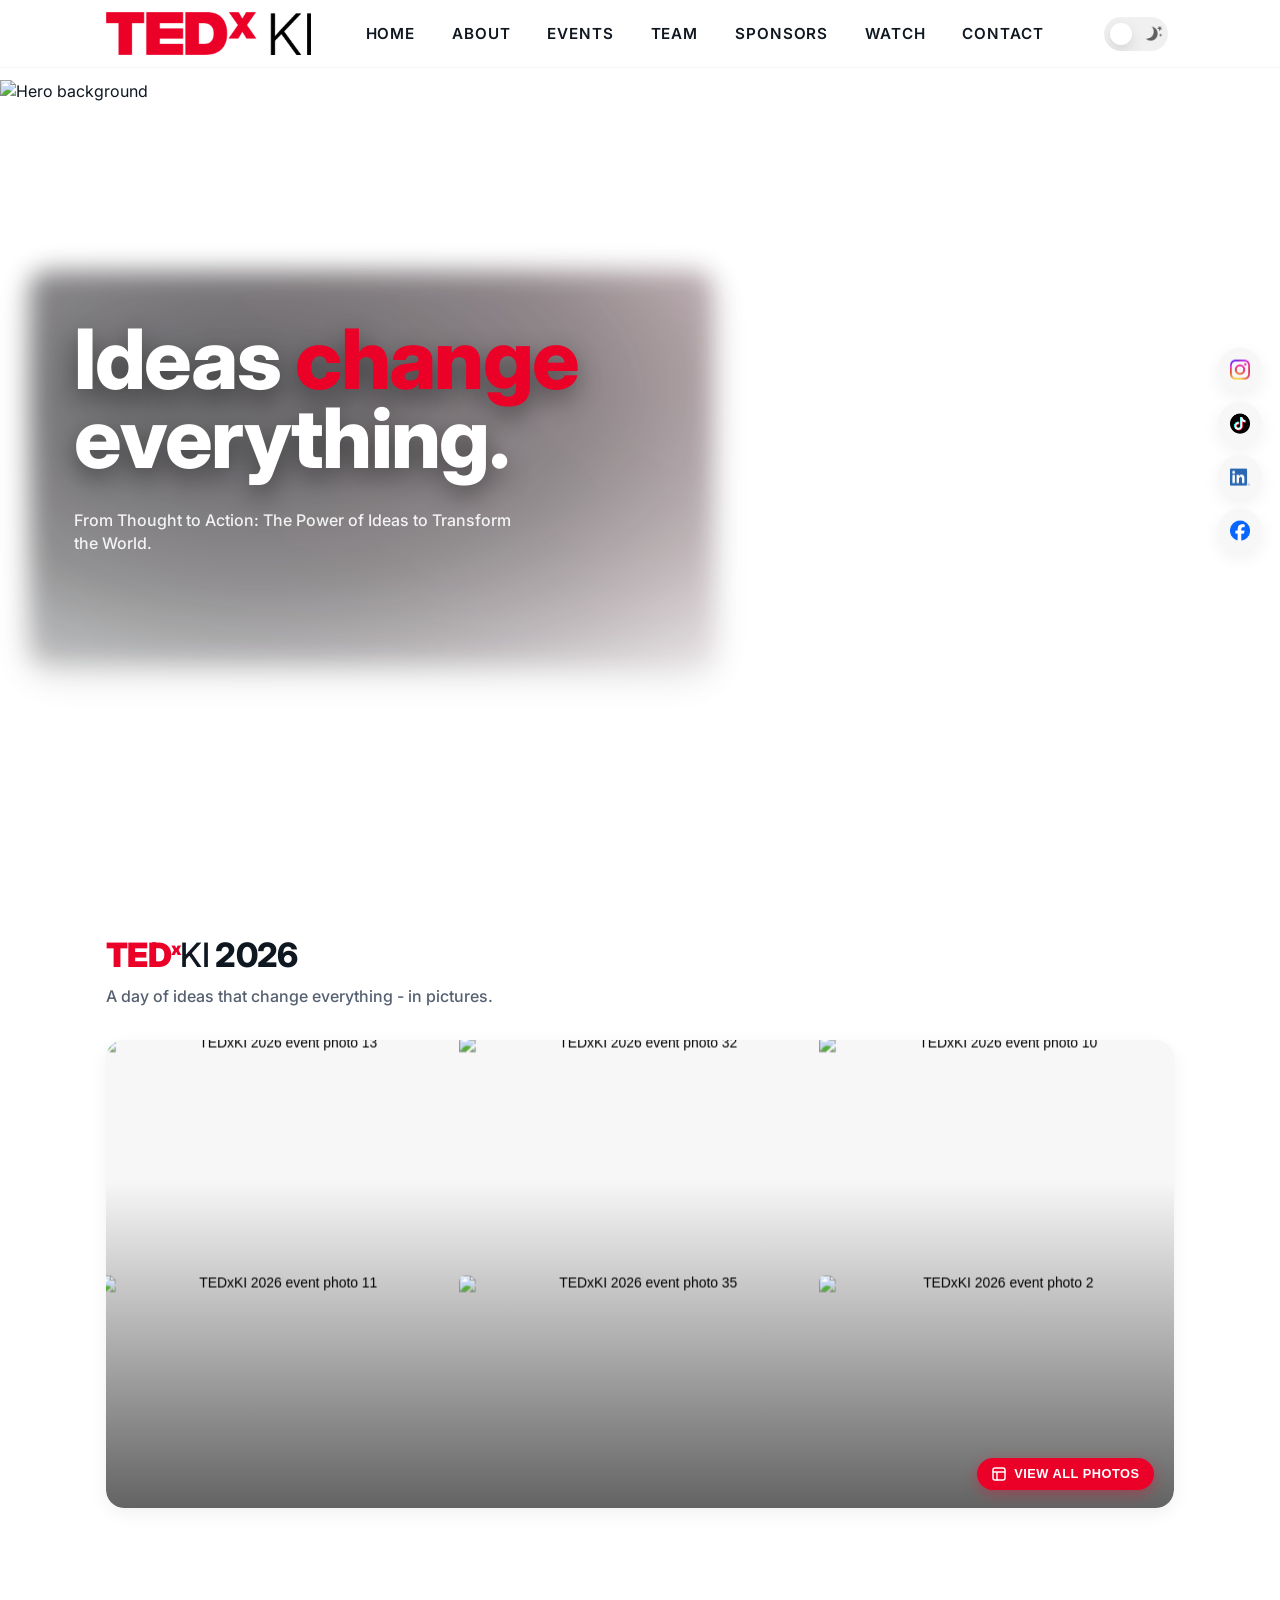
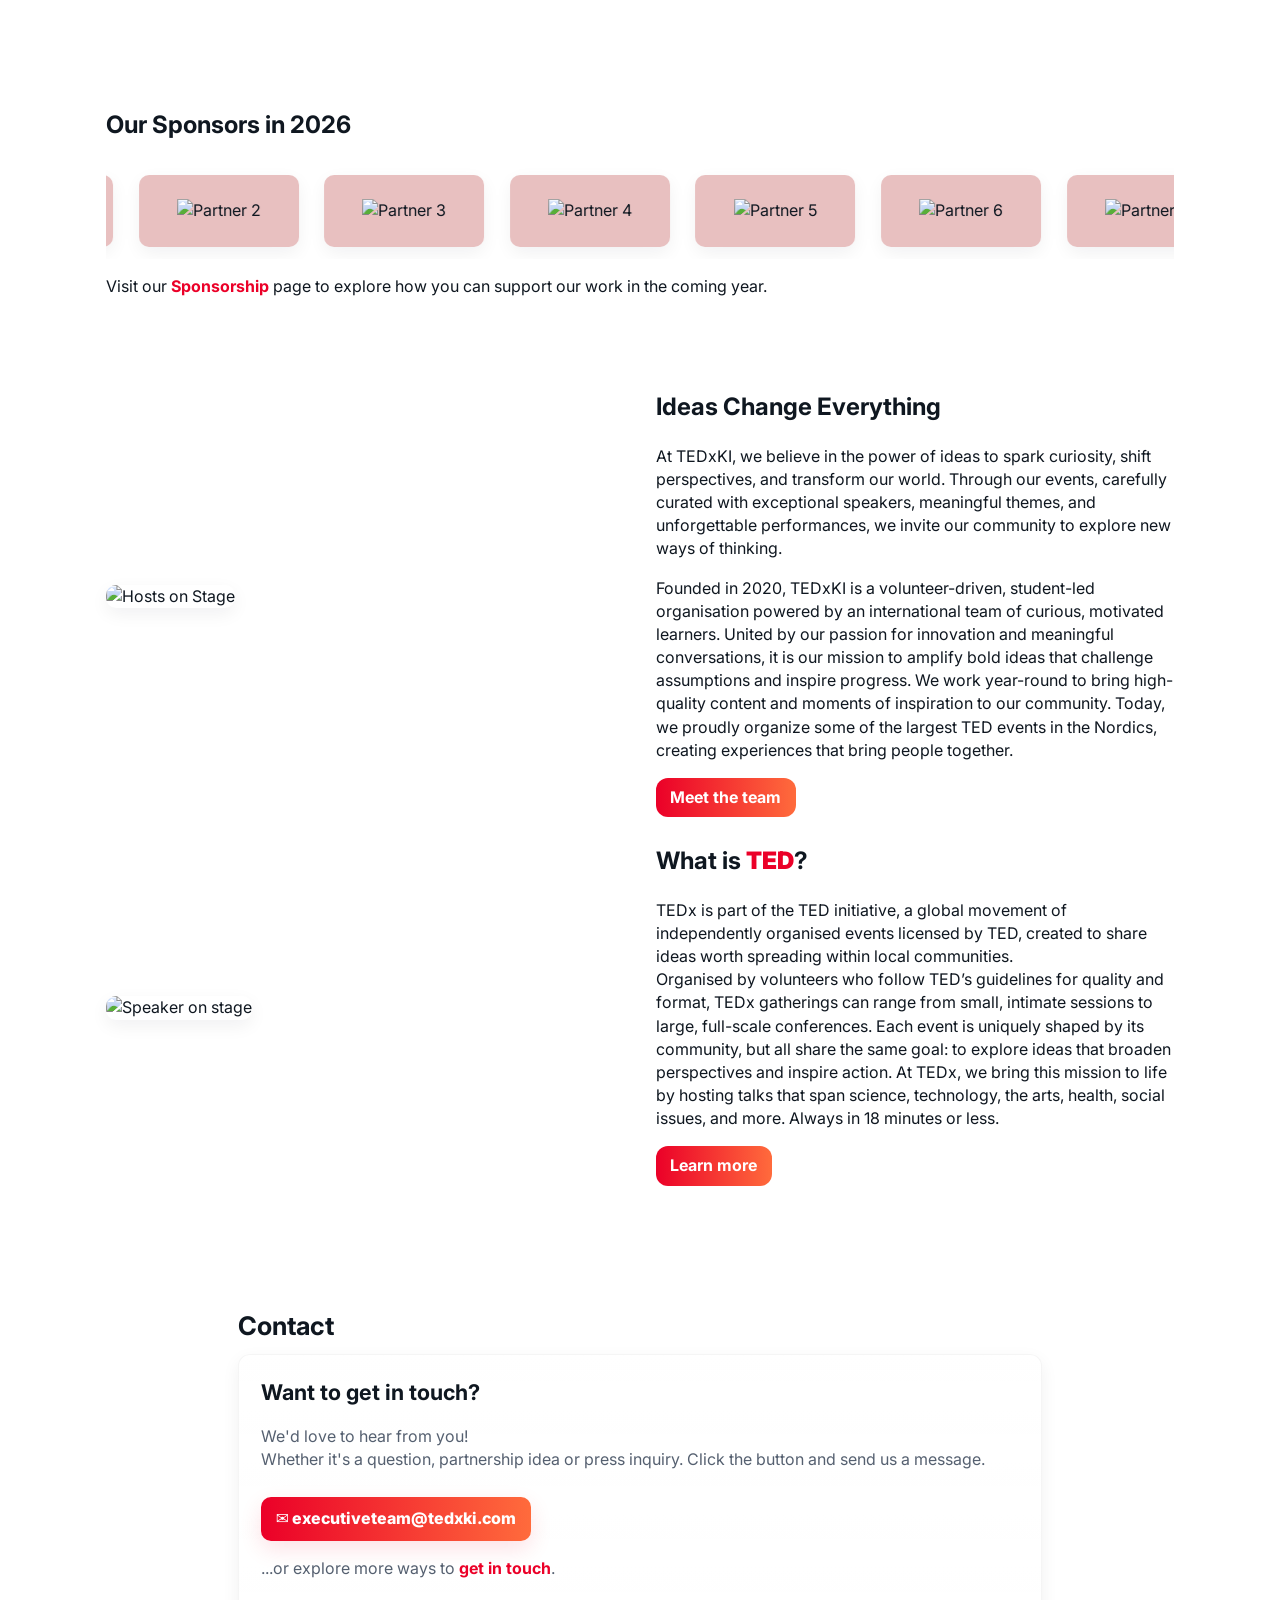
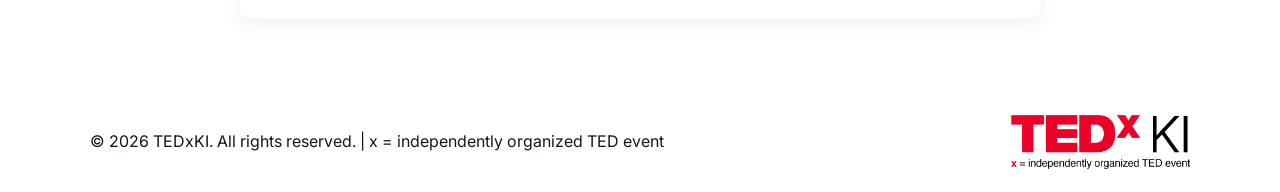
==== commit 39cdf12e: "Updating last commit to ./docs" ====
--- a/docs/index.html
+++ b/docs/index.html
@@ -32,10 +32,6 @@
 
   <social-strip></social-strip>
 
-  <newsletter-popup></newsletter-popup>
-
-  <flash-sale-overlay></flash-sale-overlay>
-
 
   <main>
     <!-- Hero -->
@@ -56,79 +52,83 @@
         </div>
       </div>
 
-      <aside class="ticket-panel" aria-label="Ticket information">
-        <div class="ticket-panel__surface">
-          <div class="ticket-inner">
-            <h1 class="ticket-title"> TED<span style="font-size: 0.52em; vertical-align: super;">x</span>KI 2026</h1>
-            <p class="ticket-sub">Tickets are now available! The first 50 people can get a discount when using the code “EARLYBIRD26”.</p>
-
-            <div class="event-info">
-              <div class="event-item">
-                <div class="event-icon">🗓️</div>
-                <div class="event-text">
-                  <span class="event-label">Date</span>
-                  <span class="event-value">18 April 2026</span>
-                </div>
-              </div>
-
-              <div class="event-item">
-                <div class="event-icon">📍</div>
-                <div class="event-text">
-                  <span class="event-label">Location</span>
-                  <a class="event-value event-map" href="https://maps.app.goo.gl/HNtQtwXqsqydMBS17" target="_blank" rel="noopener">
-                    Medicinska Föreningen
-                  </a>
-                </div>
-              </div>
-            </div>
-
-            <div class="countdown-frame">
-              <div class="countdown-item">
-                <span id="days">00</span>
-                <label>days</label>
-              </div>
-              <div class="countdown-item">
-                <span id="hours">00</span>
-                <label>hours</label>
-              </div>
-              <div class="countdown-item">
-                <span id="minutes">00</span>
-                <label>minutes</label>
-              </div>
-              <div class="countdown-item">
-                <span id="seconds">00</span>
-                <label>seconds</label>
-              </div>
-            </div>
-
-            <a class="ticket-btn" href="https://billetto.se/e/tedxki-2026-momentum-biljetter-1883169?utm_source=organiser&amp;utm_medium=share&amp;utm_campaign=copy_link&amp;utm_content=1" target="_blank" rel="noopener">
-              Get Tickets
-            </a>
-          </div>
-        </div>
-      </aside>
-
 
     </section>
 
+<!-- ===================== PHOTO GALLERY ===================== -->
+<section class="gallery-section scroll-fade" aria-label="TEDxKI 2026 Photo Gallery">
+  <div class="container">
+    <div class="gallery-header">
+      <h2 class="gallery-title">
+         <span class="brand-mark">TED<span class="sup">x</span></span><span class="brand-tail">KI</span> <span>2026</span>
+      </h2>
+      <p class="gallery-subtitle">A day of ideas that change everything - in pictures.</p>
+    </div>
+
+
+    <!-- Preview strip — mosaic of cycling images -->
+    <button class="gallery-preview" id="galleryPreview" aria-label="Open full photo gallery" type="button">
+      <!-- Mosaic grid of 6 images that cycle individually -->
+      <div class="gallery-mosaic" id="galleryMosaic">
+        <img class="gallery-tile" data-static-code="gallery-2026-01" data-static-params="fm=webp&amp;q=82&amp;w=400" src="https://images.ctfassets.net/4fo2kk5ozptr/vkhGsrKfTptF8XHZimiiQ/8538037b9e752e36e654546b3a7580e2/gallery-2026-01.jpg?fm=webp&amp;q=82&amp;w=400" alt="TEDxKI 2026 event photo 1" data-placeholder="/assets/images/placeholder.jpg">
+        <img class="gallery-tile" data-static-code="gallery-2026-02" data-static-params="fm=webp&amp;q=82&amp;w=400" src="https://images.ctfassets.net/4fo2kk5ozptr/2TwmpkCqChYqXQnZR5SXRT/bab7a19090603900995ccad3320cc5b7/gallery-2026-02.JPG?fm=webp&amp;q=82&amp;w=400" alt="TEDxKI 2026 event photo 2" data-placeholder="/assets/images/placeholder.jpg">
+        <img class="gallery-tile" data-static-code="gallery-2026-03" data-static-params="fm=webp&amp;q=82&amp;w=400" src="https://images.ctfassets.net/4fo2kk5ozptr/5b3zbZ5H8XfM265NqmC9mr/3a87ef5a7432c83b6ae2021b9145ecd8/gallery-2026-03.jpg?fm=webp&amp;q=82&amp;w=400" alt="TEDxKI 2026 event photo 3" data-placeholder="/assets/images/placeholder.jpg">
+        <img class="gallery-tile" data-static-code="gallery-2026-04" data-static-params="fm=webp&amp;q=82&amp;w=400" src="https://images.ctfassets.net/4fo2kk5ozptr/2F8xlalRk114TqJmSJuXDp/14ff44e88f31adf7f658425d7f46b629/gallery-2026-04.jpg?fm=webp&amp;q=82&amp;w=400" alt="TEDxKI 2026 event photo 4" data-placeholder="/assets/images/placeholder.jpg">
+        <img class="gallery-tile" data-static-code="gallery-2026-05" data-static-params="fm=webp&amp;q=82&amp;w=400" src="https://images.ctfassets.net/4fo2kk5ozptr/3HVoq4TW7YpIxr0h5rShcT/da4022cb4aed626736c28217fb84cb63/gallery-2026-05.jpg?fm=webp&amp;q=82&amp;w=400" alt="TEDxKI 2026 event photo 5" data-placeholder="/assets/images/placeholder.jpg">
+        <img class="gallery-tile" data-static-code="gallery-2026-06" data-static-params="fm=webp&amp;q=82&amp;w=400" src="https://images.ctfassets.net/4fo2kk5ozptr/6E9ilEm6Mz1TcqQVtoE5AA/6820bc59c9624c4456abc18773c6e26c/gallery-2026-06.jpg?fm=webp&amp;q=82&amp;w=400" alt="TEDxKI 2026 event photo 6" data-placeholder="/assets/images/placeholder.jpg">
+      </div>
+
+      <!-- Hidden images for build process to fill all src -->
+      <div style="display:none;">
+        <img id="gallery-img-01" data-static-code="gallery-2026-01" data-static-params="fm=webp&amp;q=82&amp;w=400" src="https://images.ctfassets.net/4fo2kk5ozptr/vkhGsrKfTptF8XHZimiiQ/8538037b9e752e36e654546b3a7580e2/gallery-2026-01.jpg?fm=webp&amp;q=82&amp;w=400" alt="">
+        <img id="gallery-img-02" data-static-code="gallery-2026-02" data-static-params="fm=webp&amp;q=82&amp;w=400" src="https://images.ctfassets.net/4fo2kk5ozptr/2TwmpkCqChYqXQnZR5SXRT/bab7a19090603900995ccad3320cc5b7/gallery-2026-02.JPG?fm=webp&amp;q=82&amp;w=400" alt="">
+        <img id="gallery-img-03" data-static-code="gallery-2026-03" data-static-params="fm=webp&amp;q=82&amp;w=400" src="https://images.ctfassets.net/4fo2kk5ozptr/5b3zbZ5H8XfM265NqmC9mr/3a87ef5a7432c83b6ae2021b9145ecd8/gallery-2026-03.jpg?fm=webp&amp;q=82&amp;w=400" alt="">
+        <img id="gallery-img-04" data-static-code="gallery-2026-04" data-static-params="fm=webp&amp;q=82&amp;w=400" src="https://images.ctfassets.net/4fo2kk5ozptr/2F8xlalRk114TqJmSJuXDp/14ff44e88f31adf7f658425d7f46b629/gallery-2026-04.jpg?fm=webp&amp;q=82&amp;w=400" alt="">
+        <img id="gallery-img-05" data-static-code="gallery-2026-05" data-static-params="fm=webp&amp;q=82&amp;w=400" src="https://images.ctfassets.net/4fo2kk5ozptr/3HVoq4TW7YpIxr0h5rShcT/da4022cb4aed626736c28217fb84cb63/gallery-2026-05.jpg?fm=webp&amp;q=82&amp;w=400" alt="">
+        <img id="gallery-img-06" data-static-code="gallery-2026-06" data-static-params="fm=webp&amp;q=82&amp;w=400" src="https://images.ctfassets.net/4fo2kk5ozptr/6E9ilEm6Mz1TcqQVtoE5AA/6820bc59c9624c4456abc18773c6e26c/gallery-2026-06.jpg?fm=webp&amp;q=82&amp;w=400" alt="">
+        <img id="gallery-img-07" data-static-code="gallery-2026-07" data-static-params="fm=webp&amp;q=82&amp;w=400" src="https://images.ctfassets.net/4fo2kk5ozptr/5TK4XHnIU2Reo57yNk5ijX/4552c51270a696f392397f6c0e5c2c10/gallery-2026-07.jpg?fm=webp&amp;q=82&amp;w=400" alt="">
+        <img id="gallery-img-08" data-static-code="gallery-2026-08" data-static-params="fm=webp&amp;q=82&amp;w=400" src="https://images.ctfassets.net/4fo2kk5ozptr/75yBKXQqt6woWHWVU6eNfh/2517363fe1658799a163682c4f728471/gallery-2026-08.jpg?fm=webp&amp;q=82&amp;w=400" alt="">
+        <img id="gallery-img-09" data-static-code="gallery-2026-09" data-static-params="fm=webp&amp;q=82&amp;w=400" src="https://images.ctfassets.net/4fo2kk5ozptr/uweyLsAlmWn6Lr8ZzdtLL/91786d8219e9d1950bc7359f36689e5c/gallery-2026-09.jpg?fm=webp&amp;q=82&amp;w=400" alt="">
+        <img id="gallery-img-10" data-static-code="gallery-2026-10" data-static-params="fm=webp&amp;q=82&amp;w=400" src="https://images.ctfassets.net/4fo2kk5ozptr/01oVm16eCCfJzw6YQirvGS/9a2fbeb44097548d9c786123efb68fb4/gallery-2026-10.jpg?fm=webp&amp;q=82&amp;w=400" alt="">
+        <img id="gallery-img-11" data-static-code="gallery-2026-11" data-static-params="fm=webp&amp;q=82&amp;w=400" src="https://images.ctfassets.net/4fo2kk5ozptr/2MUBueDaUhbCAQ2rVYQecs/6b6b308925393c12d8eef289c7ebcd04/gallery-2026-11.jpg?fm=webp&amp;q=82&amp;w=400" alt="">
+        <img id="gallery-img-12" data-static-code="gallery-2026-12" data-static-params="fm=webp&amp;q=82&amp;w=400" src="https://images.ctfassets.net/4fo2kk5ozptr/5qzzrkBVJPvV2L3gtIo7sv/c386c0fdd0a6c69b95fc43f351c019ee/gallery-2026-12.jpg?fm=webp&amp;q=82&amp;w=400" alt="">
+        <img id="gallery-img-13" data-static-code="gallery-2026-13" data-static-params="fm=webp&amp;q=82&amp;w=400" src="https://images.ctfassets.net/4fo2kk5ozptr/22TpaCsj20JWF7nrougdbc/2e4b12c4a84e99a506d871757765f18c/gallery-2026-13.JPG?fm=webp&amp;q=82&amp;w=400" alt="">
+        <img id="gallery-img-14" data-static-code="gallery-2026-14" data-static-params="fm=webp&amp;q=82&amp;w=400" src="https://images.ctfassets.net/4fo2kk5ozptr/1duFSO6i10Heb7JN3cQxTi/7e455b79be9e6bd24a9e907df5da7bb7/gallery-2026-14.jpg?fm=webp&amp;q=82&amp;w=400" alt="">
+        <img id="gallery-img-15" data-static-code="gallery-2026-15" data-static-params="fm=webp&amp;q=82&amp;w=400" src="https://images.ctfassets.net/4fo2kk5ozptr/4ZT8A0ZTO1xqFherAKzI87/f9f1d8155f413a4906e3ffb9e69f918b/gallery-2026-15.jpg?fm=webp&amp;q=82&amp;w=400" alt="">
+        <img id="gallery-img-16" data-static-code="gallery-2026-16" data-static-params="fm=webp&amp;q=82&amp;w=400" src="https://images.ctfassets.net/4fo2kk5ozptr/oVStZhfQyEJqIA5suPxpm/2489cd686651cbea0d50f0cfa2e07c23/gallery-2026-16.JPG?fm=webp&amp;q=82&amp;w=400" alt="">
+        <img id="gallery-img-17" data-static-code="gallery-2026-17" data-static-params="fm=webp&amp;q=82&amp;w=400" src="https://images.ctfassets.net/4fo2kk5ozptr/2SNc5J14aa0homqFbk7DR8/f7e5f57e141e2522834b3a33c0423600/gallery-2026-17.JPG?fm=webp&amp;q=82&amp;w=400" alt="">
+        <img id="gallery-img-18" data-static-code="gallery-2026-18" data-static-params="fm=webp&amp;q=82&amp;w=400" src="https://images.ctfassets.net/4fo2kk5ozptr/6AZQ79qMXKDl9pgyMyn6VM/94ea2337e90068bb439b379ea2a2c71b/gallery-2026-18.JPG?fm=webp&amp;q=82&amp;w=400" alt="">
+        <img id="gallery-img-19" data-static-code="gallery-2026-19" data-static-params="fm=webp&amp;q=82&amp;w=400" src="https://images.ctfassets.net/4fo2kk5ozptr/2OxoAXu1z6abQE2AxN2p8D/4c3408b3de0ccd3626c3e45338432346/gallery-2026-19.JPG?fm=webp&amp;q=82&amp;w=400" alt="">
+        <img id="gallery-img-20" data-static-code="gallery-2026-20" data-static-params="fm=webp&amp;q=82&amp;w=400" src="https://images.ctfassets.net/4fo2kk5ozptr/5UUQtTpDrxmtzOsnQNPMWg/b9213e61d24d4e41b550593a2e13e774/gallery-2026-20.jpg?fm=webp&amp;q=82&amp;w=400" alt="">
+        <img id="gallery-img-21" data-static-code="gallery-2026-21" data-static-params="fm=webp&amp;q=82&amp;w=400" src="https://images.ctfassets.net/4fo2kk5ozptr/1IKP2LLsN2OfIxmr8UvzOy/56bd70d46bb15cef0996682dc57b772e/gallery-2026-21.jpg?fm=webp&amp;q=82&amp;w=400" alt="">
+        <img id="gallery-img-22" data-static-code="gallery-2026-22" data-static-params="fm=webp&amp;q=82&amp;w=400" src="https://images.ctfassets.net/4fo2kk5ozptr/4ngIuV943DrHiJI4fTHowY/22558e4314180d3c707b70b113837b5c/gallery-2026-22.JPG?fm=webp&amp;q=82&amp;w=400" alt="">
+        <img id="gallery-img-23" data-static-code="gallery-2026-23" data-static-params="fm=webp&amp;q=82&amp;w=400" src="https://images.ctfassets.net/4fo2kk5ozptr/360V8tw0oeuBXxSKyIGOB8/56e477ad06d215f01e91620525422427/gallery-2026-23.jpg?fm=webp&amp;q=82&amp;w=400" alt="">
+        <img id="gallery-img-24" data-static-code="gallery-2026-24" data-static-params="fm=webp&amp;q=82&amp;w=400" src="https://images.ctfassets.net/4fo2kk5ozptr/6SYPQdFlqRIDTK6UzDoQc7/a5b9c3a24c2751eabea849c5680e3c99/gallery-2026-24.jpg?fm=webp&amp;q=82&amp;w=400" alt="">
+        <img id="gallery-img-25" data-static-code="gallery-2026-25" data-static-params="fm=webp&amp;q=82&amp;w=400" src="https://images.ctfassets.net/4fo2kk5ozptr/3jNfIQSwjNq83gJ6NVOOXm/6e72029c83f68250f8a13459fb6df4f7/gallery-2026-25.JPG?fm=webp&amp;q=82&amp;w=400" alt="">
+        <img id="gallery-img-26" data-static-code="gallery-2026-26" data-static-params="fm=webp&amp;q=82&amp;w=400" src="https://images.ctfassets.net/4fo2kk5ozptr/1hdH8smMgzvZ0dLmPgVWWc/80fbf4d4134725639457d5aacc8b84a6/gallery-2026-26.JPG?fm=webp&amp;q=82&amp;w=400" alt="">
+        <img id="gallery-img-27" data-static-code="gallery-2026-27" data-static-params="fm=webp&amp;q=82&amp;w=400" src="https://images.ctfassets.net/4fo2kk5ozptr/4uwW8Y0LX2HAcRhGJOkrxZ/4564d3fbf7d801eab233a4b2b672f52d/gallery-2026-27.jpg?fm=webp&amp;q=82&amp;w=400" alt="">
+        <img id="gallery-img-28" data-static-code="gallery-2026-28" data-static-params="fm=webp&amp;q=82&amp;w=400" src="https://images.ctfassets.net/4fo2kk5ozptr/3BrxqOEYVaDJzL1njH9gni/3f0fb406cf158475638d21612b0f4283/gallery-2026-28.JPG?fm=webp&amp;q=82&amp;w=400" alt="">
+        <img id="gallery-img-29" data-static-code="gallery-2026-29" data-static-params="fm=webp&amp;q=82&amp;w=400" src="https://images.ctfassets.net/4fo2kk5ozptr/7kCP0MaHTkxr4pCSln6pRT/366e7bc7db76801b400fc1e33819e70b/gallery-2026-29.jpg?fm=webp&amp;q=82&amp;w=400" alt="">
+        <img id="gallery-img-30" data-static-code="gallery-2026-30" data-static-params="fm=webp&amp;q=82&amp;w=400" src="https://images.ctfassets.net/4fo2kk5ozptr/5zwhS9YRsd9dIjPApt35zl/44ba18396fa50d73dbebea9ecac3645f/gallery-2026-30.jpg?fm=webp&amp;q=82&amp;w=400" alt="">
+        <img id="gallery-img-31" data-static-code="gallery-2026-31" data-static-params="fm=webp&amp;q=82&amp;w=400" src="https://images.ctfassets.net/4fo2kk5ozptr/1CTgsuGBOv5uZ4blgWxmhU/146577d43600e989117cbb3b6e76e36a/gallery-2026-31.jpg?fm=webp&amp;q=82&amp;w=400" alt="">
+        <img id="gallery-img-32" data-static-code="gallery-2026-32" data-static-params="fm=webp&amp;q=82&amp;w=400" src="https://images.ctfassets.net/4fo2kk5ozptr/1JHYsmNWKnO3zw5UmNkPwb/ef3f095dedc99e56cdb7000fe759ef81/gallery-2026-32.jpg?fm=webp&amp;q=82&amp;w=400" alt="">
+        <img id="gallery-img-33" data-static-code="gallery-2026-33" data-static-params="fm=webp&amp;q=82&amp;w=400" src="https://images.ctfassets.net/4fo2kk5ozptr/6TmwznzTSrWLW33JTlY9y9/b0b1eeeee48755820685138e1e16c944/gallery-2026-33.jpg?fm=webp&amp;q=82&amp;w=400" alt="">
+        <img id="gallery-img-34" data-static-code="gallery-2026-34" data-static-params="fm=webp&amp;q=82&amp;w=400" src="https://images.ctfassets.net/4fo2kk5ozptr/21xslRbnuJe0ukz5zLyQhv/e01384f43115123a3469fb5e0b807f2d/gallery-2026-34.jpg?fm=webp&amp;q=82&amp;w=400" alt="">
+        <img id="gallery-img-35" data-static-code="gallery-2026-35" data-static-params="fm=webp&amp;q=82&amp;w=400" src="https://images.ctfassets.net/4fo2kk5ozptr/2yn5ZcsL39Oq3Y9lLnKJAu/37da58e55d0ecf6cde705aa142595b09/gallery-2026-35.jpg?fm=webp&amp;q=82&amp;w=400" alt="">
+      </div>
+
+      <!-- Invite label -->
+      <div class="gallery-cta-badge">
+        <svg width="16" height="16" viewBox="0 0 24 24" fill="none" stroke="currentColor" stroke-width="2.2" stroke-linecap="round" stroke-linejoin="round" aria-hidden="true"><rect x="3" y="3" width="18" height="18" rx="3"></rect><path d="M3 9h18M9 21V9"></path></svg>
+        View all photos
+      </div>
+    </button>
+  </div>
+</section>
 
     <!-- Content / example sections -->
     <section class="container content-list">
-      <article class="content-section scroll-fade">
-        <div class="content-inner">
-          <div class="content-media">
-            <img src="https://images.ctfassets.net/4fo2kk5ozptr/3004pTMYsh92bGxGl7Hgul/9b3719b619b452f20781bb400bfa0e6b/IMG_8938.jpg" alt="Example image 1" data-static-code="2026-Schedule ">
-          </div>
-          <div class="content-body">
-            <h2>Meet the Visionaries of Momentum</h2>
-            <p>Prepare for a transformative experience at this year's TEDxKI event. Our carefully curated schedule features three dynamic sessions packed with brilliant speakers and incredible artists. We kick off the day with insights from national cross-country skier Moa Ilar and nature advocate Pella Thiel, followed by a captivating performance from Swedish illusionist Johan Ståhl.</p>
-            <p>After a lunch intermission, the inspiration continues with engaging talks from teaching and learning specialist Christopher Sparshott, artist Sam Hultin, and associate professor Sara Hägg.</p>
-            <p>We will then recharge with a traditional Swedish fika before launching into our final session, which highlights an energizing routine by the Gravity Dance group alongside thought-provoking ideas from co-founder and CEO Johanna Nissén and researcher Sebastian Blomé.</p>
-            <a class="cta" href="/sites/events/events.html">More about the speakers and performers</a>
-          </div>
-        </div>
-      </article>
-
+      
       <!-- Sponsor marquee -->
       <section class="sponsor-band" aria-label="Partners &amp; sponsors">
         <h2>Our Sponsors in 2026</h2>
@@ -221,6 +221,147 @@
       </div>
     </section>
 
+<!-- ==================== GALLERY LIGHTBOX ==================== -->
+<div class="gallery-lightbox" id="galleryLightbox" role="dialog" aria-modal="true" aria-label="Photo gallery" aria-hidden="true">
+  <div class="gallery-lb-backdrop" id="galleryLbBackdrop"></div>
+  <div class="gallery-lb-inner">
+    <button class="gallery-lb-close" id="galleryLbClose" aria-label="Close gallery">
+      <svg width="20" height="20" viewBox="0 0 24 24" fill="none" stroke="currentColor" stroke-width="2.5" stroke-linecap="round"><line x1="18" y1="6" x2="6" y2="18"></line><line x1="6" y1="6" x2="18" y2="18"></line></svg>
+    </button>
+
+    <div class="gallery-lb-header">
+      <h3 class="gallery-lb-title"> <span class="brand-mark">TED<span class="sup">x</span></span><span class="brand-tail">KI</span> <span>2026</span> - Momentum</h3>
+    </div>
+
+    <!-- Masonry / grid of all photos -->
+    <div class="gallery-lb-grid" id="galleryLbGrid">
+      <!-- All gallery images — add as many data-static-code entries as you have photos -->
+      <button class="gallery-lb-thumb" type="button" aria-label="Photo 1">
+        <img data-static-code="gallery-2026-01" data-static-params="fm=webp&amp;q=78&amp;w=600" src="https://images.ctfassets.net/4fo2kk5ozptr/vkhGsrKfTptF8XHZimiiQ/8538037b9e752e36e654546b3a7580e2/gallery-2026-01.jpg?fm=webp&amp;q=78&amp;w=600" alt="TEDxKI 2026 event photo 1" data-placeholder="/assets/images/placeholder.jpg" loading="lazy">
+      </button>
+      <button class="gallery-lb-thumb" type="button" aria-label="Photo 2">
+        <img data-static-code="gallery-2026-02" data-static-params="fm=webp&amp;q=78&amp;w=600" src="https://images.ctfassets.net/4fo2kk5ozptr/2TwmpkCqChYqXQnZR5SXRT/bab7a19090603900995ccad3320cc5b7/gallery-2026-02.JPG?fm=webp&amp;q=78&amp;w=600" alt="TEDxKI 2026 event photo 2" data-placeholder="/assets/images/placeholder.jpg" loading="lazy">
+      </button>
+      <button class="gallery-lb-thumb" type="button" aria-label="Photo 3">
+        <img data-static-code="gallery-2026-03" data-static-params="fm=webp&amp;q=78&amp;w=600" src="https://images.ctfassets.net/4fo2kk5ozptr/5b3zbZ5H8XfM265NqmC9mr/3a87ef5a7432c83b6ae2021b9145ecd8/gallery-2026-03.jpg?fm=webp&amp;q=78&amp;w=600" alt="TEDxKI 2026 event photo 3" data-placeholder="/assets/images/placeholder.jpg" loading="lazy">
+      </button>
+      <button class="gallery-lb-thumb" type="button" aria-label="Photo 4">
+        <img data-static-code="gallery-2026-04" data-static-params="fm=webp&amp;q=78&amp;w=600" src="https://images.ctfassets.net/4fo2kk5ozptr/2F8xlalRk114TqJmSJuXDp/14ff44e88f31adf7f658425d7f46b629/gallery-2026-04.jpg?fm=webp&amp;q=78&amp;w=600" alt="TEDxKI 2026 event photo 4" data-placeholder="/assets/images/placeholder.jpg" loading="lazy">
+      </button>
+      <button class="gallery-lb-thumb" type="button" aria-label="Photo 5">
+        <img data-static-code="gallery-2026-05" data-static-params="fm=webp&amp;q=78&amp;w=600" src="https://images.ctfassets.net/4fo2kk5ozptr/3HVoq4TW7YpIxr0h5rShcT/da4022cb4aed626736c28217fb84cb63/gallery-2026-05.jpg?fm=webp&amp;q=78&amp;w=600" alt="TEDxKI 2026 event photo 5" data-placeholder="/assets/images/placeholder.jpg" loading="lazy">
+      </button>
+      <button class="gallery-lb-thumb" type="button" aria-label="Photo 6">
+        <img data-static-code="gallery-2026-06" data-static-params="fm=webp&amp;q=78&amp;w=600" src="https://images.ctfassets.net/4fo2kk5ozptr/6E9ilEm6Mz1TcqQVtoE5AA/6820bc59c9624c4456abc18773c6e26c/gallery-2026-06.jpg?fm=webp&amp;q=78&amp;w=600" alt="TEDxKI 2026 event photo 6" data-placeholder="/assets/images/placeholder.jpg" loading="lazy">
+      </button>
+      <button class="gallery-lb-thumb" type="button" aria-label="Photo 7">
+        <img data-static-code="gallery-2026-07" data-static-params="fm=webp&amp;q=78&amp;w=600" src="https://images.ctfassets.net/4fo2kk5ozptr/5TK4XHnIU2Reo57yNk5ijX/4552c51270a696f392397f6c0e5c2c10/gallery-2026-07.jpg?fm=webp&amp;q=78&amp;w=600" alt="TEDxKI 2026 event photo 7" data-placeholder="/assets/images/placeholder.jpg" loading="lazy">
+      </button>
+      <button class="gallery-lb-thumb" type="button" aria-label="Photo 8">
+        <img data-static-code="gallery-2026-08" data-static-params="fm=webp&amp;q=78&amp;w=600" src="https://images.ctfassets.net/4fo2kk5ozptr/75yBKXQqt6woWHWVU6eNfh/2517363fe1658799a163682c4f728471/gallery-2026-08.jpg?fm=webp&amp;q=78&amp;w=600" alt="TEDxKI 2026 event photo 8" data-placeholder="/assets/images/placeholder.jpg" loading="lazy">
+      </button>
+      <button class="gallery-lb-thumb" type="button" aria-label="Photo 9">
+        <img data-static-code="gallery-2026-09" data-static-params="fm=webp&amp;q=78&amp;w=600" src="https://images.ctfassets.net/4fo2kk5ozptr/uweyLsAlmWn6Lr8ZzdtLL/91786d8219e9d1950bc7359f36689e5c/gallery-2026-09.jpg?fm=webp&amp;q=78&amp;w=600" alt="TEDxKI 2026 event photo 9" data-placeholder="/assets/images/placeholder.jpg" loading="lazy">
+      </button>
+      <button class="gallery-lb-thumb" type="button" aria-label="Photo 10">
+        <img data-static-code="gallery-2026-10" data-static-params="fm=webp&amp;q=78&amp;w=600" src="https://images.ctfassets.net/4fo2kk5ozptr/01oVm16eCCfJzw6YQirvGS/9a2fbeb44097548d9c786123efb68fb4/gallery-2026-10.jpg?fm=webp&amp;q=78&amp;w=600" alt="TEDxKI 2026 event photo 10" data-placeholder="/assets/images/placeholder.jpg" loading="lazy">
+      </button>
+      <button class="gallery-lb-thumb" type="button" aria-label="Photo 11">
+        <img data-static-code="gallery-2026-11" data-static-params="fm=webp&amp;q=78&amp;w=600" src="https://images.ctfassets.net/4fo2kk5ozptr/2MUBueDaUhbCAQ2rVYQecs/6b6b308925393c12d8eef289c7ebcd04/gallery-2026-11.jpg?fm=webp&amp;q=78&amp;w=600" alt="TEDxKI 2026 event photo 11" data-placeholder="/assets/images/placeholder.jpg" loading="lazy">
+      </button>
+      <button class="gallery-lb-thumb" type="button" aria-label="Photo 12">
+        <img data-static-code="gallery-2026-12" data-static-params="fm=webp&amp;q=78&amp;w=600" src="https://images.ctfassets.net/4fo2kk5ozptr/5qzzrkBVJPvV2L3gtIo7sv/c386c0fdd0a6c69b95fc43f351c019ee/gallery-2026-12.jpg?fm=webp&amp;q=78&amp;w=600" alt="TEDxKI 2026 event photo 12" data-placeholder="/assets/images/placeholder.jpg" loading="lazy">
+      </button>
+      <button class="gallery-lb-thumb" type="button" aria-label="Photo 13">
+        <img data-static-code="gallery-2026-13" data-static-params="fm=webp&amp;q=78&amp;w=600" src="https://images.ctfassets.net/4fo2kk5ozptr/22TpaCsj20JWF7nrougdbc/2e4b12c4a84e99a506d871757765f18c/gallery-2026-13.JPG?fm=webp&amp;q=78&amp;w=600" alt="TEDxKI 2026 event photo 13" data-placeholder="/assets/images/placeholder.jpg" loading="lazy">
+      </button>
+      <button class="gallery-lb-thumb" type="button" aria-label="Photo 14">
+        <img data-static-code="gallery-2026-14" data-static-params="fm=webp&amp;q=78&amp;w=600" src="https://images.ctfassets.net/4fo2kk5ozptr/1duFSO6i10Heb7JN3cQxTi/7e455b79be9e6bd24a9e907df5da7bb7/gallery-2026-14.jpg?fm=webp&amp;q=78&amp;w=600" alt="TEDxKI 2026 event photo 14" data-placeholder="/assets/images/placeholder.jpg" loading="lazy">
+      </button>
+      <button class="gallery-lb-thumb" type="button" aria-label="Photo 15">
+        <img data-static-code="gallery-2026-15" data-static-params="fm=webp&amp;q=78&amp;w=600" src="https://images.ctfassets.net/4fo2kk5ozptr/4ZT8A0ZTO1xqFherAKzI87/f9f1d8155f413a4906e3ffb9e69f918b/gallery-2026-15.jpg?fm=webp&amp;q=78&amp;w=600" alt="TEDxKI 2026 event photo 15" data-placeholder="/assets/images/placeholder.jpg" loading="lazy">
+      </button>
+      <button class="gallery-lb-thumb" type="button" aria-label="Photo 16">
+        <img data-static-code="gallery-2026-16" data-static-params="fm=webp&amp;q=78&amp;w=600" src="https://images.ctfassets.net/4fo2kk5ozptr/oVStZhfQyEJqIA5suPxpm/2489cd686651cbea0d50f0cfa2e07c23/gallery-2026-16.JPG?fm=webp&amp;q=78&amp;w=600" alt="TEDxKI 2026 event photo 16" data-placeholder="/assets/images/placeholder.jpg" loading="lazy">
+      </button>
+      <button class="gallery-lb-thumb" type="button" aria-label="Photo 17">
+        <img data-static-code="gallery-2026-17" data-static-params="fm=webp&amp;q=78&amp;w=600" src="https://images.ctfassets.net/4fo2kk5ozptr/2SNc5J14aa0homqFbk7DR8/f7e5f57e141e2522834b3a33c0423600/gallery-2026-17.JPG?fm=webp&amp;q=78&amp;w=600" alt="TEDxKI 2026 event photo 17" data-placeholder="/assets/images/placeholder.jpg" loading="lazy">
+      </button>
+      <button class="gallery-lb-thumb" type="button" aria-label="Photo 18">
+        <img data-static-code="gallery-2026-18" data-static-params="fm=webp&amp;q=78&amp;w=600" src="https://images.ctfassets.net/4fo2kk5ozptr/6AZQ79qMXKDl9pgyMyn6VM/94ea2337e90068bb439b379ea2a2c71b/gallery-2026-18.JPG?fm=webp&amp;q=78&amp;w=600" alt="TEDxKI 2026 event photo 18" data-placeholder="/assets/images/placeholder.jpg" loading="lazy">
+      </button>
+      <button class="gallery-lb-thumb" type="button" aria-label="Photo 19">
+        <img data-static-code="gallery-2026-19" data-static-params="fm=webp&amp;q=78&amp;w=600" src="https://images.ctfassets.net/4fo2kk5ozptr/2OxoAXu1z6abQE2AxN2p8D/4c3408b3de0ccd3626c3e45338432346/gallery-2026-19.JPG?fm=webp&amp;q=78&amp;w=600" alt="TEDxKI 2026 event photo 19" data-placeholder="/assets/images/placeholder.jpg" loading="lazy">
+      </button>
+      <button class="gallery-lb-thumb" type="button" aria-label="Photo 20">
+        <img data-static-code="gallery-2026-20" data-static-params="fm=webp&amp;q=78&amp;w=600" src="https://images.ctfassets.net/4fo2kk5ozptr/5UUQtTpDrxmtzOsnQNPMWg/b9213e61d24d4e41b550593a2e13e774/gallery-2026-20.jpg?fm=webp&amp;q=78&amp;w=600" alt="TEDxKI 2026 event photo 20" data-placeholder="/assets/images/placeholder.jpg" loading="lazy">
+      </button>
+      <button class="gallery-lb-thumb" type="button" aria-label="Photo 21">
+        <img data-static-code="gallery-2026-21" data-static-params="fm=webp&amp;q=78&amp;w=600" src="https://images.ctfassets.net/4fo2kk5ozptr/1IKP2LLsN2OfIxmr8UvzOy/56bd70d46bb15cef0996682dc57b772e/gallery-2026-21.jpg?fm=webp&amp;q=78&amp;w=600" alt="TEDxKI 2026 event photo 21" data-placeholder="/assets/images/placeholder.jpg" loading="lazy">
+      </button>
+      <button class="gallery-lb-thumb" type="button" aria-label="Photo 22">
+        <img data-static-code="gallery-2026-22" data-static-params="fm=webp&amp;q=78&amp;w=600" src="https://images.ctfassets.net/4fo2kk5ozptr/4ngIuV943DrHiJI4fTHowY/22558e4314180d3c707b70b113837b5c/gallery-2026-22.JPG?fm=webp&amp;q=78&amp;w=600" alt="TEDxKI 2026 event photo 22" data-placeholder="/assets/images/placeholder.jpg" loading="lazy">
+      </button>
+      <button class="gallery-lb-thumb" type="button" aria-label="Photo 23">
+        <img data-static-code="gallery-2026-23" data-static-params="fm=webp&amp;q=78&amp;w=600" src="https://images.ctfassets.net/4fo2kk5ozptr/360V8tw0oeuBXxSKyIGOB8/56e477ad06d215f01e91620525422427/gallery-2026-23.jpg?fm=webp&amp;q=78&amp;w=600" alt="TEDxKI 2026 event photo 23" data-placeholder="/assets/images/placeholder.jpg" loading="lazy">
+      </button>
+      <button class="gallery-lb-thumb" type="button" aria-label="Photo 24">
+        <img data-static-code="gallery-2026-24" data-static-params="fm=webp&amp;q=78&amp;w=600" src="https://images.ctfassets.net/4fo2kk5ozptr/6SYPQdFlqRIDTK6UzDoQc7/a5b9c3a24c2751eabea849c5680e3c99/gallery-2026-24.jpg?fm=webp&amp;q=78&amp;w=600" alt="TEDxKI 2026 event photo 24" data-placeholder="/assets/images/placeholder.jpg" loading="lazy">
+      </button>
+      <button class="gallery-lb-thumb" type="button" aria-label="Photo 25">
+        <img data-static-code="gallery-2026-25" data-static-params="fm=webp&amp;q=78&amp;w=600" src="https://images.ctfassets.net/4fo2kk5ozptr/3jNfIQSwjNq83gJ6NVOOXm/6e72029c83f68250f8a13459fb6df4f7/gallery-2026-25.JPG?fm=webp&amp;q=78&amp;w=600" alt="TEDxKI 2026 event photo 25" data-placeholder="/assets/images/placeholder.jpg" loading="lazy">
+      </button>
+      <button class="gallery-lb-thumb" type="button" aria-label="Photo 26">
+        <img data-static-code="gallery-2026-26" data-static-params="fm=webp&amp;q=78&amp;w=600" src="https://images.ctfassets.net/4fo2kk5ozptr/1hdH8smMgzvZ0dLmPgVWWc/80fbf4d4134725639457d5aacc8b84a6/gallery-2026-26.JPG?fm=webp&amp;q=78&amp;w=600" alt="TEDxKI 2026 event photo 26" data-placeholder="/assets/images/placeholder.jpg" loading="lazy">
+      </button>
+      <button class="gallery-lb-thumb" type="button" aria-label="Photo 27">
+        <img data-static-code="gallery-2026-27" data-static-params="fm=webp&amp;q=78&amp;w=600" src="https://images.ctfassets.net/4fo2kk5ozptr/4uwW8Y0LX2HAcRhGJOkrxZ/4564d3fbf7d801eab233a4b2b672f52d/gallery-2026-27.jpg?fm=webp&amp;q=78&amp;w=600" alt="TEDxKI 2026 event photo 27" data-placeholder="/assets/images/placeholder.jpg" loading="lazy">
+      </button>
+      <button class="gallery-lb-thumb" type="button" aria-label="Photo 28">
+        <img data-static-code="gallery-2026-28" data-static-params="fm=webp&amp;q=78&amp;w=600" src="https://images.ctfassets.net/4fo2kk5ozptr/3BrxqOEYVaDJzL1njH9gni/3f0fb406cf158475638d21612b0f4283/gallery-2026-28.JPG?fm=webp&amp;q=78&amp;w=600" alt="TEDxKI 2026 event photo 28" data-placeholder="/assets/images/placeholder.jpg" loading="lazy">
+      </button>
+      <button class="gallery-lb-thumb" type="button" aria-label="Photo 29">
+        <img data-static-code="gallery-2026-29" data-static-params="fm=webp&amp;q=78&amp;w=600" src="https://images.ctfassets.net/4fo2kk5ozptr/7kCP0MaHTkxr4pCSln6pRT/366e7bc7db76801b400fc1e33819e70b/gallery-2026-29.jpg?fm=webp&amp;q=78&amp;w=600" alt="TEDxKI 2026 event photo 29" data-placeholder="/assets/images/placeholder.jpg" loading="lazy">
+      </button>
+      <button class="gallery-lb-thumb" type="button" aria-label="Photo 30">
+        <img data-static-code="gallery-2026-30" data-static-params="fm=webp&amp;q=78&amp;w=600" src="https://images.ctfassets.net/4fo2kk5ozptr/5zwhS9YRsd9dIjPApt35zl/44ba18396fa50d73dbebea9ecac3645f/gallery-2026-30.jpg?fm=webp&amp;q=78&amp;w=600" alt="TEDxKI 2026 event photo 30" data-placeholder="/assets/images/placeholder.jpg" loading="lazy">
+      </button>
+      <button class="gallery-lb-thumb" type="button" aria-label="Photo 31">
+        <img data-static-code="gallery-2026-31" data-static-params="fm=webp&amp;q=78&amp;w=600" src="https://images.ctfassets.net/4fo2kk5ozptr/1CTgsuGBOv5uZ4blgWxmhU/146577d43600e989117cbb3b6e76e36a/gallery-2026-31.jpg?fm=webp&amp;q=78&amp;w=600" alt="TEDxKI 2026 event photo 31" data-placeholder="/assets/images/placeholder.jpg" loading="lazy">
+      </button>
+      <button class="gallery-lb-thumb" type="button" aria-label="Photo 32">
+        <img data-static-code="gallery-2026-32" data-static-params="fm=webp&amp;q=78&amp;w=600" src="https://images.ctfassets.net/4fo2kk5ozptr/1JHYsmNWKnO3zw5UmNkPwb/ef3f095dedc99e56cdb7000fe759ef81/gallery-2026-32.jpg?fm=webp&amp;q=78&amp;w=600" alt="TEDxKI 2026 event photo 32" data-placeholder="/assets/images/placeholder.jpg" loading="lazy">
+      </button>
+      <button class="gallery-lb-thumb" type="button" aria-label="Photo 33">
+        <img data-static-code="gallery-2026-33" data-static-params="fm=webp&amp;q=78&amp;w=600" src="https://images.ctfassets.net/4fo2kk5ozptr/6TmwznzTSrWLW33JTlY9y9/b0b1eeeee48755820685138e1e16c944/gallery-2026-33.jpg?fm=webp&amp;q=78&amp;w=600" alt="TEDxKI 2026 event photo 33" data-placeholder="/assets/images/placeholder.jpg" loading="lazy">
+      </button>
+      <button class="gallery-lb-thumb" type="button" aria-label="Photo 34">
+        <img data-static-code="gallery-2026-34" data-static-params="fm=webp&amp;q=78&amp;w=600" src="https://images.ctfassets.net/4fo2kk5ozptr/21xslRbnuJe0ukz5zLyQhv/e01384f43115123a3469fb5e0b807f2d/gallery-2026-34.jpg?fm=webp&amp;q=78&amp;w=600" alt="TEDxKI 2026 event photo 34" data-placeholder="/assets/images/placeholder.jpg" loading="lazy">
+      </button>
+      <button class="gallery-lb-thumb" type="button" aria-label="Photo 35">
+        <img data-static-code="gallery-2026-35" data-static-params="fm=webp&amp;q=78&amp;w=600" src="https://images.ctfassets.net/4fo2kk5ozptr/2yn5ZcsL39Oq3Y9lLnKJAu/37da58e55d0ecf6cde705aa142595b09/gallery-2026-35.jpg?fm=webp&amp;q=78&amp;w=600" alt="TEDxKI 2026 event photo 35" data-placeholder="/assets/images/placeholder.jpg" loading="lazy">
+      </button>
+      <!-- Add more .gallery-lb-thumb items here for additional photos -->
+    </div>
+
+    <!-- Full-size viewer (shown when a thumb is clicked) -->
+    <div class="gallery-lb-viewer" id="galleryLbViewer" aria-hidden="true">
+      <button class="gallery-lb-viewer-close" id="galleryLbViewerClose" aria-label="Back to grid">
+        <svg width="18" height="18" viewBox="0 0 24 24" fill="none" stroke="currentColor" stroke-width="2.5" stroke-linecap="round"><polyline points="15 18 9 12 15 6"></polyline></svg>
+        Back
+      </button>
+      <img class="gallery-lb-viewer-img" id="galleryLbViewerImg" src="" alt="">
+      <button class="gallery-lb-viewer-nav gallery-lb-viewer-prev" id="galleryLbPrev" aria-label="Previous photo">
+        <svg width="22" height="22" viewBox="0 0 24 24" fill="none" stroke="currentColor" stroke-width="2.2" stroke-linecap="round"><polyline points="15 18 9 12 15 6"></polyline></svg>
+      </button>
+      <button class="gallery-lb-viewer-nav gallery-lb-viewer-next" id="galleryLbNext" aria-label="Next photo">
+        <svg width="22" height="22" viewBox="0 0 24 24" fill="none" stroke="currentColor" stroke-width="2.2" stroke-linecap="round"><polyline points="9 6 15 12 9 18"></polyline></svg>
+      </button>
+    </div>
+  </div>
+</div>
+<!-- ==================== END GALLERY ==================== -->
+
   </main>
 
   <site-footer></site-footer>
--- a/styles.css
+++ b/styles.css
@@ -546,406 +546,3 @@
 /* ================================
    End NEWSLETTER POPUP
 ================================ */
-
-/* ================================
-   FLASH SALE OVERLAY
-================================ */
-.flash-sale-overlay{
-  position:fixed;
-  inset:0;
-  display:flex;
-  align-items:center;
-  justify-content:center;
-  z-index:10050;
-  opacity:0;
-  pointer-events:none;
-  transition:opacity 260ms ease;
-}
-.flash-sale-overlay.active{
-  opacity:1;
-  pointer-events:auto;
-}
-
-.flash-sale-backdrop{
-  position:absolute;
-  inset:0;
-  background:rgba(12,14,20,0.78);
-  backdrop-filter:blur(8px);
-}
-
-/* Dark mode adjustments for backdrop */
-html[data-theme="dark"] .flash-sale-backdrop{
-  background:rgba(0,0,0,0.85);
-}
-
-.flash-sale-popup{
-  position:relative;
-  width:min(1180px,calc(100% - 2rem));
-  max-height:calc(100vh - 2rem);
-  overflow-y:auto;
-  border-radius:28px;
-  background:linear-gradient(180deg, rgba(255,255,255,0.95), rgba(249,247,243,0.95));
-  box-shadow:0 42px 90px rgba(0,0,0,0.28);
-  transform:translateY(30px) scale(0.98);
-  opacity:0;
-  transition:transform 320ms ease, opacity 320ms ease;
-}
-
-/* Dark mode adjustments for flash sale popup */
-html[data-theme="dark"] .flash-sale-popup{
-  background:linear-gradient(180deg, rgba(15,17,19,0.95), rgba(20,23,26,0.95));
-  box-shadow:0 42px 90px rgba(0,0,0,0.6);
-}
-.flash-sale-popup.visible{
-  transform:translateY(0) scale(1);
-  opacity:1;
-}
-
-.flash-sale-inner{
-  display:flex;
-  flex-direction:column;
-  gap:2rem;
-  min-height:480px;
-  padding:2.5rem;
-}
-
-.flash-sale-top{
-  display:grid;
-  grid-template-columns:1fr 1fr;
-  gap:2rem;
-  align-items:center;
-}
-
-.flash-sale-copy{
-  display:flex;
-  flex-direction:column;
-  gap:1rem;
-}
-
-.flash-sale-badge{
-  display:inline-flex;
-  align-items:center;
-  padding:0.75rem 1.25rem;
-  border-radius:999px;
-  background:linear-gradient(135deg, var(--accent), #ff6b3c);
-  color:#fff;
-  font-weight:800;
-  letter-spacing:0.12em;
-  text-transform:uppercase;
-  font-size:0.8rem;
-  box-shadow:0 8px 22px rgba(235,0,40,0.2);
-  align-self:flex-start;
-}
-
-.flash-sale-title{
-  margin:0;
-  font-size:clamp(2.6rem,4vw,3.6rem);
-  line-height:1.05;
-  letter-spacing:-0.04em;
-  font-weight:900;
-  color:var(--text);
-}
-
-.flash-sale-subtitle{
-  margin:0;
-  color:var(--muted);
-  font-size:1.1rem;
-  max-width:44rem;
-  line-height:1.6;
-  font-weight:500;
-}
-
-.flash-sale-hero{
-  border-radius:20px;
-  overflow:hidden;
-  background:#000;
-  min-height:160px;
-  max-width:350px;
-  margin:0.5rem auto;
-  box-shadow:0 20px 50px rgba(0,0,0,0.15);
-}
-
-/* Dark mode adjustments for hero */
-html[data-theme="dark"] .flash-sale-hero{
-  background:#1a1a1a;
-  box-shadow:0 20px 50px rgba(0,0,0,0.4);
-}
-
-.flash-sale-hero img{
-  width:100%;
-  height:100%;
-  object-fit:cover;
-  display:block;
-  transition:transform 300ms ease;
-}
-
-.flash-sale-hero:hover img{
-  transform:scale(1.02);
-}
-
-.flash-sale-timer{
-  display:grid;
-  gap:0.25rem;
-  margin-top:0.25rem;
-  margin-bottom: 0.1rem;
-}
-
-.flash-sale-timer h3{
-  margin:0;
-  font-size:0.95rem;
-  letter-spacing:0.12em;
-  text-transform:uppercase;
-  color:var(--muted);
-  font-weight:700;
-}
-
-.flash-sale-timer .countdown-frame{
-  display:grid;
-  grid-template-columns:repeat(4,minmax(0,1fr));
-  gap:1rem;
-}
-
-.flash-sale-timer .countdown-item{
-  background:var(--surface);
-  border:1px solid rgba(16,24,40,0.08);
-  border-radius:16px;
-  padding:1.25rem 1rem;
-  display:flex;
-  flex-direction:column;
-  align-items:center;
-  justify-content:center;
-  min-height:110px;
-  box-shadow:var(--shadow);
-  transition:transform 220ms ease, box-shadow 220ms ease;
-}
-
-.flash-sale-timer .countdown-item:hover{
-  transform:translateY(-2px);
-  box-shadow:0 12px 28px rgba(16,24,40,0.1);
-}
-
-.flash-sale-timer .countdown-item span{
-  display:block;
-  font-size:2rem;
-  line-height:1;
-  letter-spacing:0.02em;
-  font-weight:900;
-  color:var(--accent);
-}
-
-.flash-sale-timer .countdown-item label{
-  margin-top:0.5rem;
-  font-size:0.8rem;
-  text-transform:uppercase;
-  letter-spacing:0.12em;
-  color:var(--muted);
-  font-weight:700;
-}
-
-.flash-sale-cards{
-  display:grid;
-  grid-template-columns:repeat(auto-fit, minmax(200px, 1fr));
-  gap:1rem;
-  align-content:flex-start;
-}
-
-.speaker-card{
-  background:var(--surface);
-  border:1px solid rgba(16,24,40,0.08);
-  border-radius:16px;
-  overflow:hidden;
-  box-shadow:var(--shadow);
-  transition:transform 220ms ease, box-shadow 220ms ease;
-  text-decoration:none;
-  color:inherit;
-}
-
-.speaker-card:hover{
-  transform:translateY(-4px);
-  box-shadow:0 20px 44px rgba(16,24,40,0.12);
-}
-
-.speaker-card__photo{
-  aspect-ratio:4/3;
-  overflow:hidden;
-  position:relative;
-}
-
-.speaker-card__photo img{
-  width:100%;
-  height:100%;
-  object-fit:cover;
-  display:block;
-  transition:transform 300ms ease;
-}
-
-.speaker-card:hover .speaker-card__photo img{
-  transform:scale(1.05);
-}
-
-.speaker-card__body{
-  padding:1rem 1rem 1.25rem;
-}
-
-.speaker-card__label{
-  display:inline-flex;
-  align-items:center;
-  gap:0.5rem;
-  margin:0;
-  font-size:0.75rem;
-  font-weight:800;
-  color:var(--accent);
-  text-transform:uppercase;
-  letter-spacing:0.12em;
-}
-
-.speaker-card__label::before{
-  content:"";
-  width:4px;
-  height:12px;
-  background:var(--accent);
-  border-radius:2px;
-}
-
-.speaker-card__title{
-  margin:0.75rem 0 0.25rem;
-  font-size:1.1rem;
-  line-height:1.3;
-  font-weight:700;
-  color:var(--text);
-}
-
-.speaker-card__meta{
-  margin:0;
-  color:var(--muted);
-  font-size:0.95rem;
-  line-height:1.45;
-  font-weight:500;
-}
-
-.speaker-card__link{
-  display:inline-flex;
-  align-items:center;
-  gap:0.5rem;
-  margin-top:1rem;
-  color:var(--accent);
-  font-weight:700;
-  text-decoration:none;
-  font-size:0.9rem;
-  transition:color 220ms ease;
-}
-
-.speaker-card__link:hover{
-  color:#b3001e;
-}
-
-.flash-sale-actions{
-  display:flex;
-  flex-direction:column;
-  gap:0.5rem;
-  margin-top:1rem;
-}
-
-.flash-sale-btn{
-  display:inline-flex;
-  align-items:center;
-  justify-content:center;
-  min-height:64px;
-  width:min(100%,420px);
-  padding:0 2rem;
-  border-radius:var(--btn-radius);
-  background:linear-gradient(90deg,var(--accent),#ff6b3c);
-  color:#fff;
-  font-weight:900;
-  text-decoration:none;
-  box-shadow:0 16px 40px rgba(235,0,40,0.3);
-  transition:transform 220ms ease, box-shadow 220ms ease;
-  font-size:1.1rem;
-  letter-spacing:0.02em;
-  text-transform:uppercase;
-  position:relative;
-  overflow:hidden;
-}
-
-.flash-sale-btn:hover{
-  transform:translateY(-4px) scale(1.02);
-  box-shadow:0 24px 52px rgba(235,0,40,0.35);
-}
-
-.flash-sale-hint{
-  margin:0;
-  color:var(--muted);
-  font-size:0.95rem;
-  text-align:center;
-  font-weight:500;
-}
-
-.flash-sale-close{
-  position:absolute;
-  top:1.5rem;
-  right:1.5rem;
-  width:48px;
-  height:48px;
-  border-radius:50%;
-  border:none;
-  background:rgba(255,255,255,0.9);
-  color:var(--text);
-  font-size:1.8rem;
-  font-weight:800;
-  cursor:pointer;
-  box-shadow:0 8px 22px rgba(0,0,0,0.1);
-  transition:transform 180ms ease, background 180ms ease;
-  display:flex;
-  align-items:center;
-  justify-content:center;
-}
-
-/* Dark mode adjustments for close button */
-html[data-theme="dark"] .flash-sale-close{
-  background:rgba(20,23,26,0.9);
-  box-shadow:0 8px 22px rgba(0,0,0,0.3);
-}
-
-.flash-sale-close:hover{
-  transform:translateY(-2px);
-  background:#fff;
-}
-
-/* Dark mode hover for close button */
-html[data-theme="dark"] .flash-sale-close:hover{
-  background:var(--surface);
-}
-
-@media (max-width:1020px) {
-  .flash-sale-top{grid-template-columns:1fr;}
-  .flash-sale-cards{grid-template-columns:repeat(3, minmax(0, 1fr)); gap:1rem;}
-  .flash-sale-inner{gap:1.5rem;}
-}
-
-@media (max-width:680px) {
-  .flash-sale-popup{width:calc(100% - 1rem); max-height:calc(100vh - 1.2rem);}
-  .flash-sale-inner{padding:1.5rem; gap:1.25rem;}
-  .flash-sale-title{font-size:2.2rem;}
-  .flash-sale-timer .countdown-frame{grid-template-columns:repeat(2,minmax(0,1fr)); gap:0.75rem;}
-  .flash-sale-timer .countdown-item{min-height:100px; padding:1rem 0.75rem;}
-  .flash-sale-timer .countdown-item span{font-size:1.8rem;}
-  .flash-sale-close{top:1rem; right:1rem; width:44px; height:44px; font-size:1.6rem;}
-  .flash-sale-btn{min-height:52px; padding:0 1.25rem;}
-  .flash-sale-cards{grid-template-columns:repeat(2, minmax(0, 1fr)); gap:0.75rem;}
-}
-
-@media (max-width:520px) {
-  .flash-sale-inner{padding:1.5rem; gap:1.25rem;}
-  .flash-sale-badge{padding:0.6rem 1rem; font-size:0.75rem;}
-  .flash-sale-title{font-size:1.8rem;}
-  .flash-sale-subtitle{font-size:1rem;}
-  .flash-sale-timer .countdown-frame{grid-template-columns:1fr; gap:0.5rem;}
-  .flash-sale-timer .countdown-item{min-height:90px; padding:0.875rem 0.5rem;}
-  .flash-sale-timer .countdown-item span{font-size:1.6rem;}
-  .flash-sale-timer .countdown-item label{font-size:0.75rem;}
-  .speaker-card__body{padding:1rem;}
-  .speaker-card__title{font-size:1rem;}
-  .speaker-card__meta{font-size:0.9rem;}
-  .flash-sale-popup{max-height:calc(100vh - 1rem);}
-  .flash-sale-hero{min-height:240px;}
-}
--- a/sites/landing/landing.css
+++ b/sites/landing/landing.css
@@ -212,191 +212,6 @@
   min-width:0;
 }
 
-.ticket-panel{
-  grid-column:2 / 3;
-  grid-row:1;
-  align-self:stretch;
-  justify-self:end;
-  position:relative;
-  z-index:3;
-
-  width:100%;
-  min-width:0;
-  min-height:100%;
-  height:100%;
-  margin-left:clamp(-88px, -6vw, -44px);
-
-  display:flex;
-  align-items:center;
-  justify-content:center;
-
-  background:linear-gradient(180deg, #EB0028 0%, #D70025 100%);
-  clip-path:polygon(16% 0, 100% 0, 100% 100%, 0 100%);
-
-  padding:
-    clamp(38px, 4vw, 56px)
-    clamp(38px, 4vw, 58px)
-    clamp(38px, 4vw, 56px)
-    clamp(88px, 7vw, 132px);
-
-  box-shadow:0 30px 70px rgba(0,0,0,.35);
-  overflow:hidden;
-
-  transform:none;
-  opacity:1;
-}
-
-.ticket-panel::before{
-  content:"";
-  position:absolute;
-  inset:0;
-  background:
-    linear-gradient(135deg, rgba(255,255,255,.12) 0%, rgba(255,255,255,0) 36%);
-  pointer-events:none;
-}
-
-.ticket-inner{
-  position:relative;
-  z-index:1;
-  width:min(100%, 360px);
-  max-width:100%;
-  min-width:0;
-  color:#fff;
-}
-
-.ticket-title{
-  margin:0 0 10px 0;
-  font-size:clamp(1.95rem, 2.3vw, 2.7rem);
-  line-height:1.02;
-  font-weight:800;
-  overflow-wrap:anywhere;
-}
-
-.ticket-sub{
-  margin:0 0 24px 0;
-  opacity:.92;
-  overflow-wrap:anywhere;
-}
-
-.event-info{
-  display:flex;
-  flex-direction:column;
-  gap:12px;
-  margin-bottom:24px;
-  min-width:0;
-}
-
-.event-item{
-  display:flex;
-  align-items:center;
-  gap:12px;
-  background:rgba(255,255,255,.14);
-  padding:12px 14px;
-  border-radius:12px;
-  backdrop-filter:blur(8px);
-  -webkit-backdrop-filter:blur(8px);
-  min-width:0;
-}
-
-.event-icon{
-  flex:0 0 auto;
-  font-size:1.15rem;
-  line-height:1;
-}
-
-.event-text{
-  display:flex;
-  flex-direction:column;
-  min-width:0;
-}
-
-.event-label{
-  font-size:.68rem;
-  letter-spacing:.06em;
-  text-transform:uppercase;
-  opacity:.78;
-}
-
-.event-value,
-.event-map{
-  color:#fff;
-  font-weight:700;
-  overflow-wrap:anywhere;
-  word-break:break-word;
-}
-
-.event-map{
-  text-decoration:none;
-}
-
-.event-map:hover{
-  text-decoration:underline;
-}
-
-.countdown-frame{
-  display:grid;
-  grid-template-columns:repeat(4, minmax(0, 1fr));
-  gap:10px;
-  margin-bottom:26px;
-  padding:18px;
-  background:rgba(255,255,255,.18);
-  border-radius:14px;
-  backdrop-filter:blur(10px);
-  -webkit-backdrop-filter:blur(10px);
-  min-width:0;
-}
-
-.countdown-item{
-  text-align:center;
-  min-width:0;
-}
-
-.countdown-item span{
-  display:block;
-  font-size:clamp(1.45rem, 2vw, 2rem);
-  font-weight:800;
-  line-height:1;
-  margin-bottom:4px;
-}
-
-.countdown-item label{
-  display:block;
-  font-size:.65rem;
-  text-transform:uppercase;
-  opacity:.82;
-  letter-spacing:.04em;
-}
-
-.ticket-btn{
-  display:block;
-  width:100%;
-  text-align:center;
-  background:#fff;
-  color:#EB0028;
-  padding:16px 18px;
-  border-radius:12px;
-  text-decoration:none;
-  font-weight:800;
-  letter-spacing:.04em;
-  box-shadow:0 10px 30px rgba(0,0,0,.25);
-  transition:
-    transform .25s ease,
-    box-shadow .25s ease,
-    background .25s ease;
-}
-
-.ticket-btn:hover{
-  transform:translateY(-3px);
-  box-shadow:0 16px 40px rgba(0,0,0,.35);
-  background:#fff5f6;
-}
-
-/* legacy animation classes disabled for stable layout */
-.ticket-panel.visible{
-  transform:none;
-  opacity:1;
-}
-
 /* =========================
 TABLET
 ========================= */
@@ -404,12 +219,6 @@
   .hero.hero-split{
     grid-template-columns:minmax(0, 1fr) minmax(330px, 45vw);
     min-height:clamp(620px, 82vh, 860px);
-  }
-
-  .ticket-panel{
-    margin-left:clamp(-64px, -5vw, -28px);
-    clip-path:polygon(13% 0, 100% 0, 100% 100%, 0 100%);
-    padding:30px 28px 30px 68px;
   }
 
   .ticket-inner{
@@ -443,24 +252,6 @@
       clamp(7rem, 18vw, 9rem);
     max-width:100%;
   }
-
-  .ticket-panel{
-    grid-column:1;
-    grid-row:2;
-    justify-self:center;
-    align-self:start;
-    width:min(560px, calc(100% - 2rem));
-    min-height:auto;
-    height:auto;
-    margin:-72px 0 0 0;
-    clip-path:none;
-    border-radius:24px;
-    padding:28px 24px;
-  }
-
-  .ticket-inner{
-    width:100%;
-  }
 }
 
 /* =========================
@@ -480,31 +271,436 @@
     min-width:0;
     padding:1.35rem 1.1rem;
   }
-
-  .ticket-panel{
-    width:calc(100% - 1rem);
-    margin-top:-42px;
-    border-radius:20px;
-    padding:22px 18px 20px;
-  }
-
-  .ticket-title{
-    font-size:clamp(1.6rem, 7.2vw, 2rem);
-  }
-
-  .ticket-sub{
-    margin-bottom:18px;
-  }
-
-  .event-item{
-    align-items:flex-start;
-    padding:10px 12px;
-  }
-
-  .countdown-frame{
-    grid-template-columns:repeat(2, minmax(0, 1fr));
-    gap:10px;
-    padding:14px;
-    margin-bottom:20px;
-  }
-}
+}
+
+/* =====================================================
+   PHOTO GALLERY — TEDxKI 2026
+   ===================================================== */
+
+/* Section wrapper */
+.gallery-section {
+  padding: clamp(3rem, 6vw, 5rem) 0;
+}
+
+.gallery-header {
+  margin-bottom: 2rem;
+}
+
+.gallery-title {
+  font-size: clamp(1.5rem, 3vw, 2.1rem);
+  font-weight: 800;
+  margin: 0 0 0.35rem;
+  letter-spacing: -0.02em;
+  color: var(--text);
+}
+
+.gallery-subtitle {
+  margin: 0;
+  color: var(--muted);
+  font-size: 1rem;
+  font-weight: 500;
+}
+
+/* ---- Preview strip (clickable button) ---- */
+.gallery-preview {
+  position: relative;
+  display: block;
+  width: 100%;
+  aspect-ratio: 16 / 7;
+  min-height: 240px;
+  max-height: 540px;
+  border-radius: 18px;
+  overflow: hidden;
+  border: none;
+  padding: 0;
+  cursor: pointer;
+  background: var(--surface);
+  box-shadow: var(--shadow);
+  /* subtle red glow on hover */
+  transition: box-shadow 300ms ease, transform 300ms ease;
+}
+
+.gallery-preview:hover,
+.gallery-preview:focus-visible {
+  box-shadow: 0 16px 48px rgba(235, 0, 40, 0.18), 0 4px 16px rgba(0,0,0,0.12);
+  transform: translateY(-3px);
+  outline: none;
+}
+
+/* Slides container */
+.gallery-mosaic {
+  z-index: 3;
+  position: absolute;
+  inset: 0;
+  width: 100%;
+  height: 100%;
+  display: grid;
+  grid-template-columns: repeat(3, 1fr);
+  grid-template-rows: repeat(2, 1fr);
+  gap: 12px;
+}
+
+.gallery-tile {
+  width: 100%;
+  height: 100%;
+  object-fit: cover;
+  display: block;
+  opacity: 1;
+  transform: scale(1.04);
+  transition: opacity 760ms cubic-bezier(.22,.61,.36,1), transform 760ms cubic-bezier(.22,.61,.36,1), filter 760ms ease;
+  will-change: opacity, transform, filter;
+  border-radius: 6px;
+  overflow: hidden;
+}
+
+.gallery-tile.is-fading {
+  opacity: 0;
+  transform: scale(0.98);
+  filter: saturate(0.82);
+}
+
+/* Bottom gradient overlay on preview */
+.gallery-preview::after {
+  content: "";
+  position: absolute;
+  inset: 0;
+  background: linear-gradient(
+    180deg,
+    rgba(0,0,0,0) 30%,
+    rgba(0,0,0,0.6) 100%
+  );
+  z-index: 2;
+  pointer-events: none;
+  border-radius: inherit;
+}
+
+/* CTA badge */
+.gallery-cta-badge {
+  position: absolute;
+  bottom: 1.1rem;
+  right: 1.25rem;
+  z-index: 4;
+  display: inline-flex;
+  align-items: center;
+  gap: 0.45rem;
+  background: var(--accent);
+  color: #fff;
+  font-size: 0.8rem;
+  font-weight: 700;
+  letter-spacing: 0.04em;
+  text-transform: uppercase;
+  padding: 0.5rem 0.9rem;
+  border-radius: 999px;
+  box-shadow: 0 4px 14px rgba(235, 0, 40, 0.35);
+  transition: transform 220ms ease, box-shadow 220ms ease;
+  pointer-events: none;
+}
+
+.gallery-preview:hover .gallery-cta-badge,
+.gallery-preview:focus-visible .gallery-cta-badge {
+  transform: translateY(-2px);
+  box-shadow: 0 8px 22px rgba(235, 0, 40, 0.42);
+}
+
+/* =====================================================
+   LIGHTBOX
+   ===================================================== */
+
+.gallery-lightbox {
+  position: fixed;
+  inset: 0;
+  z-index: 400;
+  display: flex;
+  align-items: center;
+  justify-content: center;
+  pointer-events: none;
+  opacity: 0;
+  transition: opacity 300ms ease;
+}
+
+.gallery-lightbox.open {
+  pointer-events: all;
+  opacity: 1;
+}
+
+/* Backdrop */
+.gallery-lb-backdrop {
+  position: absolute;
+  inset: 0;
+  background: rgba(8, 10, 14, 0.88);
+  backdrop-filter: blur(6px);
+  -webkit-backdrop-filter: blur(6px);
+}
+
+/* Panel */
+.gallery-lb-inner {
+  position: relative;
+  z-index: 1;
+  width: min(96vw, 1060px);
+  max-height: 92vh;
+  display: flex;
+  flex-direction: column;
+  background: var(--bg);
+  border-radius: 20px;
+  box-shadow: 0 32px 80px rgba(0,0,0,0.45);
+  overflow: hidden;
+  transform: scale(0.96) translateY(10px);
+  transition: transform 320ms cubic-bezier(0.2, 0.9, 0.2, 1);
+}
+
+.gallery-lightbox.open .gallery-lb-inner {
+  transform: scale(1) translateY(0);
+}
+
+/* Header bar */
+.gallery-lb-header {
+  display: flex;
+  align-items: center;
+  padding: 1.2rem 1.5rem 0.8rem;
+  border-bottom: 1px solid rgba(0,0,0,0.06);
+  flex-shrink: 0;
+}
+
+html[data-theme="dark"] .gallery-lb-header {
+  border-bottom-color: rgba(255,255,255,0.05);
+}
+
+.gallery-lb-title {
+  margin: 0;
+  font-size: 1.1rem;
+  font-weight: 800;
+  letter-spacing: -0.01em;
+  color: var(--text);
+}
+
+/* Close button */
+.gallery-lb-close {
+  position: absolute;
+  top: 0.85rem;
+  right: 1rem;
+  width: 40px;
+  height: 40px;
+  border-radius: 50%;
+  border: none;
+  background: var(--surface);
+  color: var(--text);
+  cursor: pointer;
+  display: flex;
+  align-items: center;
+  justify-content: center;
+  box-shadow: 0 2px 8px rgba(0,0,0,0.08);
+  transition: background 180ms ease, transform 180ms ease;
+  z-index: 10;
+}
+
+.gallery-lb-close:hover {
+  background: var(--accent);
+  color: #fff;
+  transform: scale(1.08);
+}
+
+/* ---- Thumbnail grid ---- */
+.gallery-lb-grid {
+  display: grid;
+  grid-template-columns: repeat(4, 1fr);
+  gap: 24px;
+  padding: 1.5rem 1.5rem;
+  overflow-y: auto;
+  flex: 1;
+  /* custom scrollbar */
+  scrollbar-width: thin;
+  scrollbar-color: var(--accent) transparent;
+}
+
+.gallery-lb-grid::-webkit-scrollbar { width: 6px; }
+.gallery-lb-grid::-webkit-scrollbar-thumb { background: var(--accent); border-radius: 3px; }
+
+.gallery-lb-thumb {
+  position: relative;
+  aspect-ratio: 3 / 4;
+  min-height: 280px;
+  max-width: 100%;
+  border-radius: 12px;
+  overflow: hidden;
+  border: none;
+  padding: 0;
+  cursor: pointer;
+  background: var(--surface);
+  display: block;
+  box-shadow: 0 4px 12px rgba(235, 0, 40, 0.12);
+  transition: transform 220ms ease, box-shadow 220ms ease;
+}
+
+.gallery-lb-thumb:hover,
+.gallery-lb-thumb:focus-visible {
+  transform: translateY(-2px);
+  box-shadow: 0 8px 20px rgba(235, 0, 40, 0.15);
+}
+
+.gallery-lb-thumb img {
+  width: 100%;
+  height: 100%;
+  object-fit: cover;
+  display: block;
+  transform: none;
+  transition: transform 280ms ease;
+}
+
+.gallery-lb-thumb:hover img {
+  /* Removed hover transform to always show expanded state */
+}
+
+/* ---- Full-size viewer (shown on thumb click) ---- */
+.gallery-lb-viewer {
+  position: absolute;
+  inset: 0;
+  background: rgba(8, 10, 14, 0.97);
+  display: flex;
+  align-items: center;
+  justify-content: center;
+  z-index: 20;
+  opacity: 0;
+  pointer-events: none;
+  transition: opacity 260ms ease;
+}
+
+.gallery-lb-viewer[aria-hidden="false"] {
+  opacity: 1;
+  pointer-events: all;
+}
+
+.gallery-lb-viewer-img {
+  max-width: 90%;
+  max-height: 84vh;
+  border-radius: 10px;
+  object-fit: contain;
+  box-shadow: 0 20px 60px rgba(0,0,0,0.6);
+  transition: opacity 240ms ease;
+}
+
+/* Back button (top-left) */
+.gallery-lb-viewer-close {
+  position: absolute;
+  top: 1rem;
+  left: 1rem;
+  display: inline-flex;
+  align-items: center;
+  gap: 0.4rem;
+  background: rgba(255,255,255,0.12);
+  border: none;
+  color: #fff;
+  font-size: 0.85rem;
+  font-weight: 700;
+  padding: 0.5rem 0.9rem;
+  border-radius: 999px;
+  cursor: pointer;
+  transition: background 180ms ease;
+  backdrop-filter: blur(4px);
+}
+
+.gallery-lb-viewer-close:hover { background: rgba(255,255,255,0.22); }
+
+/* Prev / Next arrows */
+.gallery-lb-viewer-nav {
+  position: absolute;
+  top: 50%;
+  transform: translateY(-50%);
+  width: 48px;
+  height: 48px;
+  border-radius: 50%;
+  border: none;
+  background: rgba(255,255,255,0.1);
+  color: #fff;
+  cursor: pointer;
+  display: flex;
+  align-items: center;
+  justify-content: center;
+  transition: background 200ms ease, transform 200ms ease;
+  backdrop-filter: blur(4px);
+}
+
+.gallery-lb-viewer-nav:hover {
+  background: var(--accent);
+  transform: translateY(-50%) scale(1.1);
+}
+
+.gallery-lb-viewer-prev { left: 1rem; }
+.gallery-lb-viewer-next { right: 1rem; }
+
+/* =====================================================
+   RESPONSIVE
+   ===================================================== */
+
+@media (max-width: 1024px) {
+  .gallery-lb-grid {
+    grid-template-columns: repeat(3, 1fr);
+    gap: 10px;
+    padding: 1.2rem 1.25rem;
+  }
+}
+
+@media (max-width: 768px) {
+  .gallery-preview {
+    aspect-ratio: 4 / 3;
+    border-radius: 14px;
+  }
+
+  .gallery-mosaic {
+  z-index: 3;
+    grid-template-columns: repeat(2, 1fr);
+    grid-template-rows: repeat(3, 1fr);
+    gap: 2px;
+  }
+
+  .gallery-lb-grid {
+    grid-template-columns: repeat(2, 1fr);
+    gap: 8px;
+    padding: 1rem 1rem;
+  }
+
+  .gallery-lb-inner {
+    border-radius: 16px;
+    max-height: 94vh;
+  }
+}
+
+@media (max-width: 480px) {
+  .gallery-section { padding: 2.2rem 0; }
+
+  .gallery-preview {
+    aspect-ratio: 1 / 1;
+    border-radius: 12px;
+  }
+
+  .gallery-mosaic {
+  z-index: 3;
+    grid-template-columns: repeat(2, 1fr);
+    grid-template-rows: repeat(3, 1fr);
+    gap: 1px;
+  }
+
+  .gallery-lb-grid {
+    grid-template-columns: repeat(2, 1fr);
+    gap: 6px;
+    padding: 0.75rem;
+  }
+
+  .gallery-lb-viewer-nav {
+    width: 38px;
+    height: 38px;
+  }
+
+  .gallery-lb-viewer-prev { left: 0.5rem; }
+  .gallery-lb-viewer-next { right: 0.5rem; }
+}
+
+/* scroll-fade integration */
+.gallery-section.scroll-fade {
+  opacity: 0;
+  transform: translateY(24px);
+  transition: opacity 600ms ease, transform 600ms ease;
+}
+.gallery-section.scroll-fade.visible {
+  opacity: 1;
+  transform: none;
+}
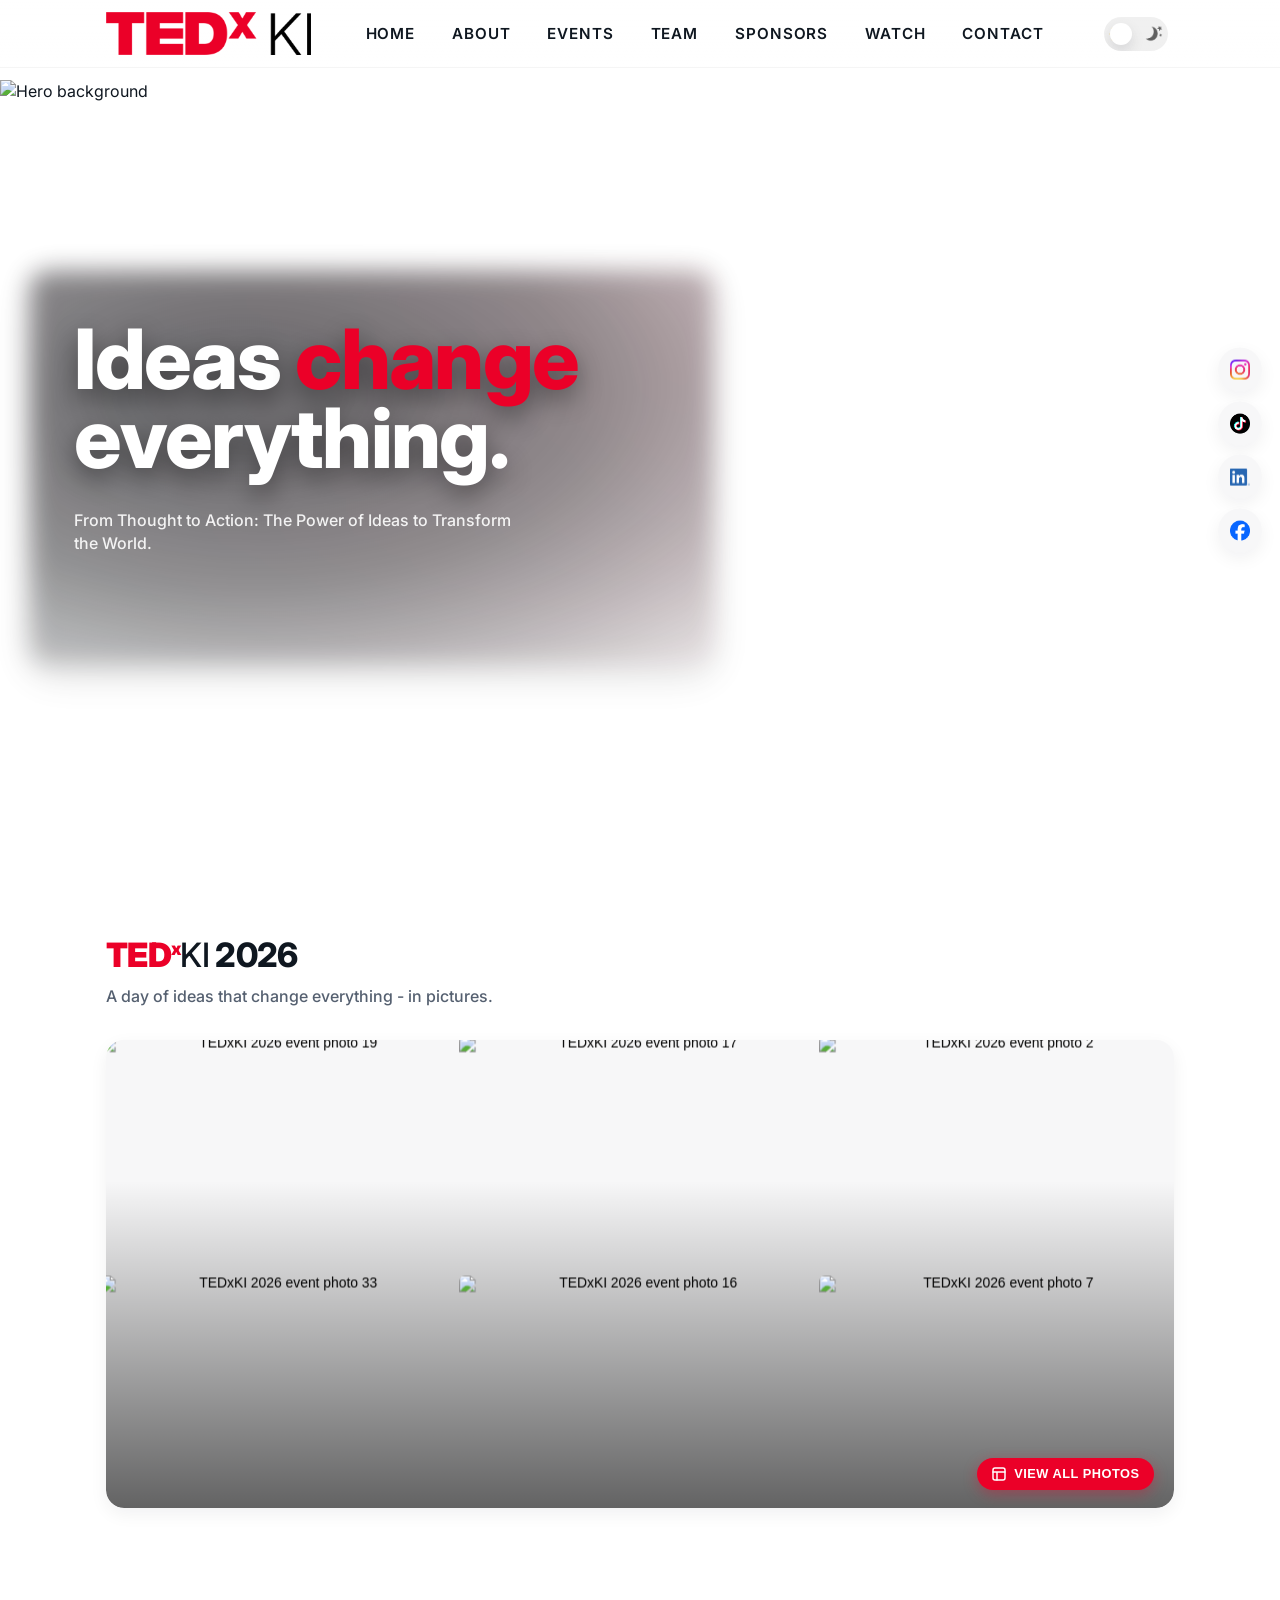
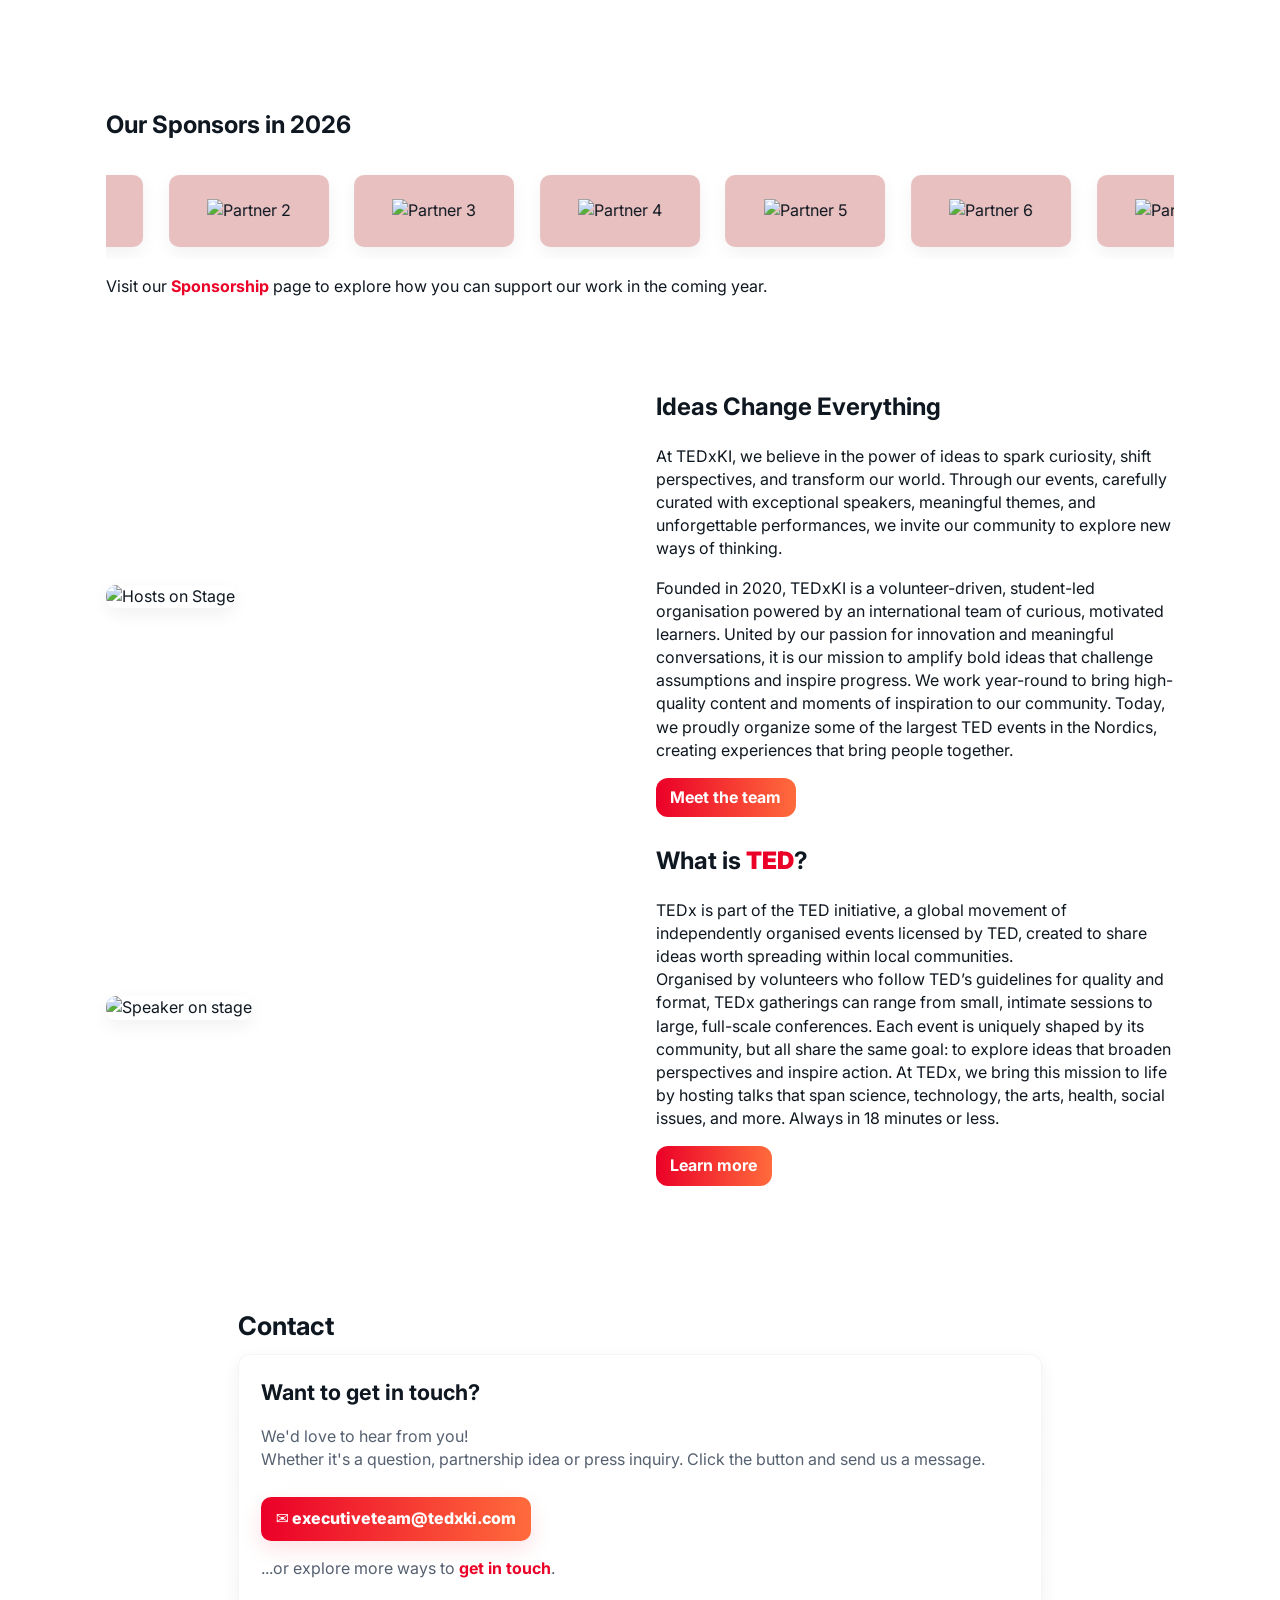
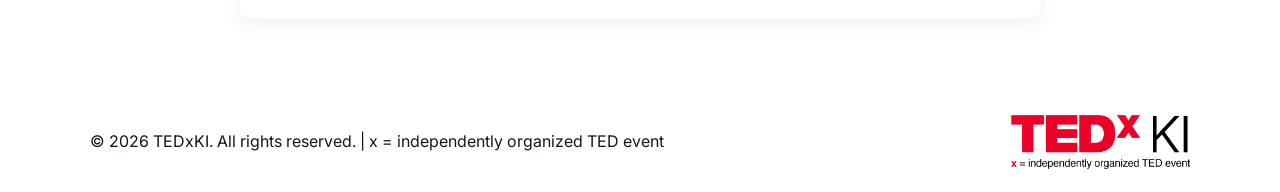
==== commit 59a53e04: "Remove flash sale overlay and update sponsor logo Remove the FlashSaleOverlay and NewsletterPopupEle" ====
--- a/docs/index.html
+++ b/docs/index.html
@@ -135,7 +135,7 @@
         <div class="marquee" id="marquee">
           <div class="marquee-track" id="marqueeTrack" aria-hidden="true">
             <!-- real sponsor logos -->
-            <div class="sponsor-logo"><img src="https://images.ctfassets.net/4fo2kk5ozptr/15R6ieEp3vfAf2AXfsnJgX/abb49fed21ec1ed70ef9f1d56d58d45c/Hemkop_logo.svg.png" alt="Partner 1" data-static-code="Spon-Eucerin-2026"></div>
+            <div class="sponsor-logo"><img src="https://images.ctfassets.net/4fo2kk5ozptr/1M4HUarcneFwD7aPNZAP5R/032c395b3f8e0723a09e3a113ed1523e/Eucerin_Logo-2025_RGB.png" alt="Partner 1" data-static-code="Spon-Eucerin-2026"></div>
             <div class="sponsor-logo"><img src="https://images.ctfassets.net/4fo2kk5ozptr/2Pp1I0rvquBbl4MtWmAurh/e5ce39bd0146dfb16f7cdb77ac1f1fd0/The_Humble_Co_-_Logo_-_Black.png" alt="Partner 2" data-static-code="Spon-Humble-2026"></div>
             <div class="sponsor-logo"><img src="https://images.ctfassets.net/4fo2kk5ozptr/2iZqdRNcR6Zy0FvayT9jNh/6d91dce5c55a89c2746c7ca8fac61fee/Takeda-Pharmaceutical-Company-logo-png.png" alt="Partner 3" data-static-code="Spon-Takeda-2026"></div>
             <div class="sponsor-logo"><img src="https://images.ctfassets.net/4fo2kk5ozptr/EOlQ49vo971SdtFANMv2h/549bd20599d57af1f8198cbe0068ed6e/Sarem_logo_-_vertical_-_no_BG.png" alt="Partner 4" data-static-code="Spon-Sarem-2026"></div>
@@ -143,7 +143,7 @@
             <div class="sponsor-logo"><img src="https://images.ctfassets.net/4fo2kk5ozptr/7CIJIzEtYs4UrFSkTZYi0G/b7c54bcedd85add68c01b502c9006cd9/VW_logo_2rad_RGB_blue.png" alt="Partner 6" data-static-code="Spon-VitaminWell-2026"></div>
             <div class="sponsor-logo"><img src="https://images.ctfassets.net/4fo2kk5ozptr/1yCDNOZ8f23pYQ8CwjMGLx/cc7a3454c37947057edd50c30e73cac7/GE_logo_black_RGB.png" alt="Partner 7" data-static-code="Spon-GreatEarth-2026"></div>
             <div class="sponsor-logo"><img src="https://images.ctfassets.net/4fo2kk5ozptr/1TT0irr98QVsEV3YtmJWWd/83f95d09e57b7a7b291bc8a350927d12/ReDo_logo.png" alt="Partner 8" data-static-code="Spon-ReDo-2026"></div> 
-            <div class="sponsor-logo"><img src="https://images.ctfassets.net/4fo2kk5ozptr/15R6ieEp3vfAf2AXfsnJgX/abb49fed21ec1ed70ef9f1d56d58d45c/Hemkop_logo.svg.png" alt="Partner 1" data-static-code="Spon-Eucerin-2026"></div>
+            <div class="sponsor-logo"><img src="https://images.ctfassets.net/4fo2kk5ozptr/1M4HUarcneFwD7aPNZAP5R/032c395b3f8e0723a09e3a113ed1523e/Eucerin_Logo-2025_RGB.png" alt="Partner 1" data-static-code="Spon-Eucerin-2026"></div>
             <div class="sponsor-logo"><img src="https://images.ctfassets.net/4fo2kk5ozptr/2Pp1I0rvquBbl4MtWmAurh/e5ce39bd0146dfb16f7cdb77ac1f1fd0/The_Humble_Co_-_Logo_-_Black.png" alt="Partner 2" data-static-code="Spon-Humble-2026"></div>
             <div class="sponsor-logo"><img src="https://images.ctfassets.net/4fo2kk5ozptr/2iZqdRNcR6Zy0FvayT9jNh/6d91dce5c55a89c2746c7ca8fac61fee/Takeda-Pharmaceutical-Company-logo-png.png" alt="Partner 3" data-static-code="Spon-Takeda-2026"></div>
             <div class="sponsor-logo"><img src="https://images.ctfassets.net/4fo2kk5ozptr/EOlQ49vo971SdtFANMv2h/549bd20599d57af1f8198cbe0068ed6e/Sarem_logo_-_vertical_-_no_BG.png" alt="Partner 4" data-static-code="Spon-Sarem-2026"></div>
@@ -152,7 +152,7 @@
             <div class="sponsor-logo"><img src="https://images.ctfassets.net/4fo2kk5ozptr/1yCDNOZ8f23pYQ8CwjMGLx/cc7a3454c37947057edd50c30e73cac7/GE_logo_black_RGB.png" alt="Partner 7" data-static-code="Spon-GreatEarth-2026"></div>  
             <div class="sponsor-logo"><img src="https://images.ctfassets.net/4fo2kk5ozptr/1TT0irr98QVsEV3YtmJWWd/83f95d09e57b7a7b291bc8a350927d12/ReDo_logo.png" alt="Partner 8" data-static-code="Spon-ReDo-2026"></div>                                 
             <!-- duplicate for seamless loop (JS also duplicates if needed) -->
-            <div class="sponsor-logo"><img src="https://images.ctfassets.net/4fo2kk5ozptr/15R6ieEp3vfAf2AXfsnJgX/abb49fed21ec1ed70ef9f1d56d58d45c/Hemkop_logo.svg.png" alt="Partner 1" data-static-code="Spon-Eucerin-2026"></div>
+            <div class="sponsor-logo"><img src="https://images.ctfassets.net/4fo2kk5ozptr/1M4HUarcneFwD7aPNZAP5R/032c395b3f8e0723a09e3a113ed1523e/Eucerin_Logo-2025_RGB.png" alt="Partner 1" data-static-code="Spon-Eucerin-2026"></div>
             <div class="sponsor-logo"><img src="https://images.ctfassets.net/4fo2kk5ozptr/2Pp1I0rvquBbl4MtWmAurh/e5ce39bd0146dfb16f7cdb77ac1f1fd0/The_Humble_Co_-_Logo_-_Black.png" alt="Partner 2" data-static-code="Spon-Humble-2026"></div>
             <div class="sponsor-logo"><img src="https://images.ctfassets.net/4fo2kk5ozptr/2iZqdRNcR6Zy0FvayT9jNh/6d91dce5c55a89c2746c7ca8fac61fee/Takeda-Pharmaceutical-Company-logo-png.png" alt="Partner 3" data-static-code="Spon-Takeda-2026"></div>
             <div class="sponsor-logo"><img src="https://images.ctfassets.net/4fo2kk5ozptr/EOlQ49vo971SdtFANMv2h/549bd20599d57af1f8198cbe0068ed6e/Sarem_logo_-_vertical_-_no_BG.png" alt="Partner 4" data-static-code="Spon-Sarem-2026"></div>
@@ -160,7 +160,7 @@
             <div class="sponsor-logo"><img src="https://images.ctfassets.net/4fo2kk5ozptr/7CIJIzEtYs4UrFSkTZYi0G/b7c54bcedd85add68c01b502c9006cd9/VW_logo_2rad_RGB_blue.png" alt="Partner 6" data-static-code="Spon-VitaminWell-2026"></div>
             <div class="sponsor-logo"><img src="https://images.ctfassets.net/4fo2kk5ozptr/1yCDNOZ8f23pYQ8CwjMGLx/cc7a3454c37947057edd50c30e73cac7/GE_logo_black_RGB.png" alt="Partner 7" data-static-code="Spon-GreatEarth-2026"></div>
             <div class="sponsor-logo"><img src="https://images.ctfassets.net/4fo2kk5ozptr/1TT0irr98QVsEV3YtmJWWd/83f95d09e57b7a7b291bc8a350927d12/ReDo_logo.png" alt="Partner 8" data-static-code="Spon-ReDo-2026"></div> 
-            <div class="sponsor-logo"><img src="https://images.ctfassets.net/4fo2kk5ozptr/15R6ieEp3vfAf2AXfsnJgX/abb49fed21ec1ed70ef9f1d56d58d45c/Hemkop_logo.svg.png" alt="Partner 1" data-static-code="Spon-Eucerin-2026"></div>
+            <div class="sponsor-logo"><img src="https://images.ctfassets.net/4fo2kk5ozptr/1M4HUarcneFwD7aPNZAP5R/032c395b3f8e0723a09e3a113ed1523e/Eucerin_Logo-2025_RGB.png" alt="Partner 1" data-static-code="Spon-Eucerin-2026"></div>
             <div class="sponsor-logo"><img src="https://images.ctfassets.net/4fo2kk5ozptr/2Pp1I0rvquBbl4MtWmAurh/e5ce39bd0146dfb16f7cdb77ac1f1fd0/The_Humble_Co_-_Logo_-_Black.png" alt="Partner 2" data-static-code="Spon-Humble-2026"></div>
             <div class="sponsor-logo"><img src="https://images.ctfassets.net/4fo2kk5ozptr/2iZqdRNcR6Zy0FvayT9jNh/6d91dce5c55a89c2746c7ca8fac61fee/Takeda-Pharmaceutical-Company-logo-png.png" alt="Partner 3" data-static-code="Spon-Takeda-2026"></div>
             <div class="sponsor-logo"><img src="https://images.ctfassets.net/4fo2kk5ozptr/EOlQ49vo971SdtFANMv2h/549bd20599d57af1f8198cbe0068ed6e/Sarem_logo_-_vertical_-_no_BG.png" alt="Partner 4" data-static-code="Spon-Sarem-2026"></div>
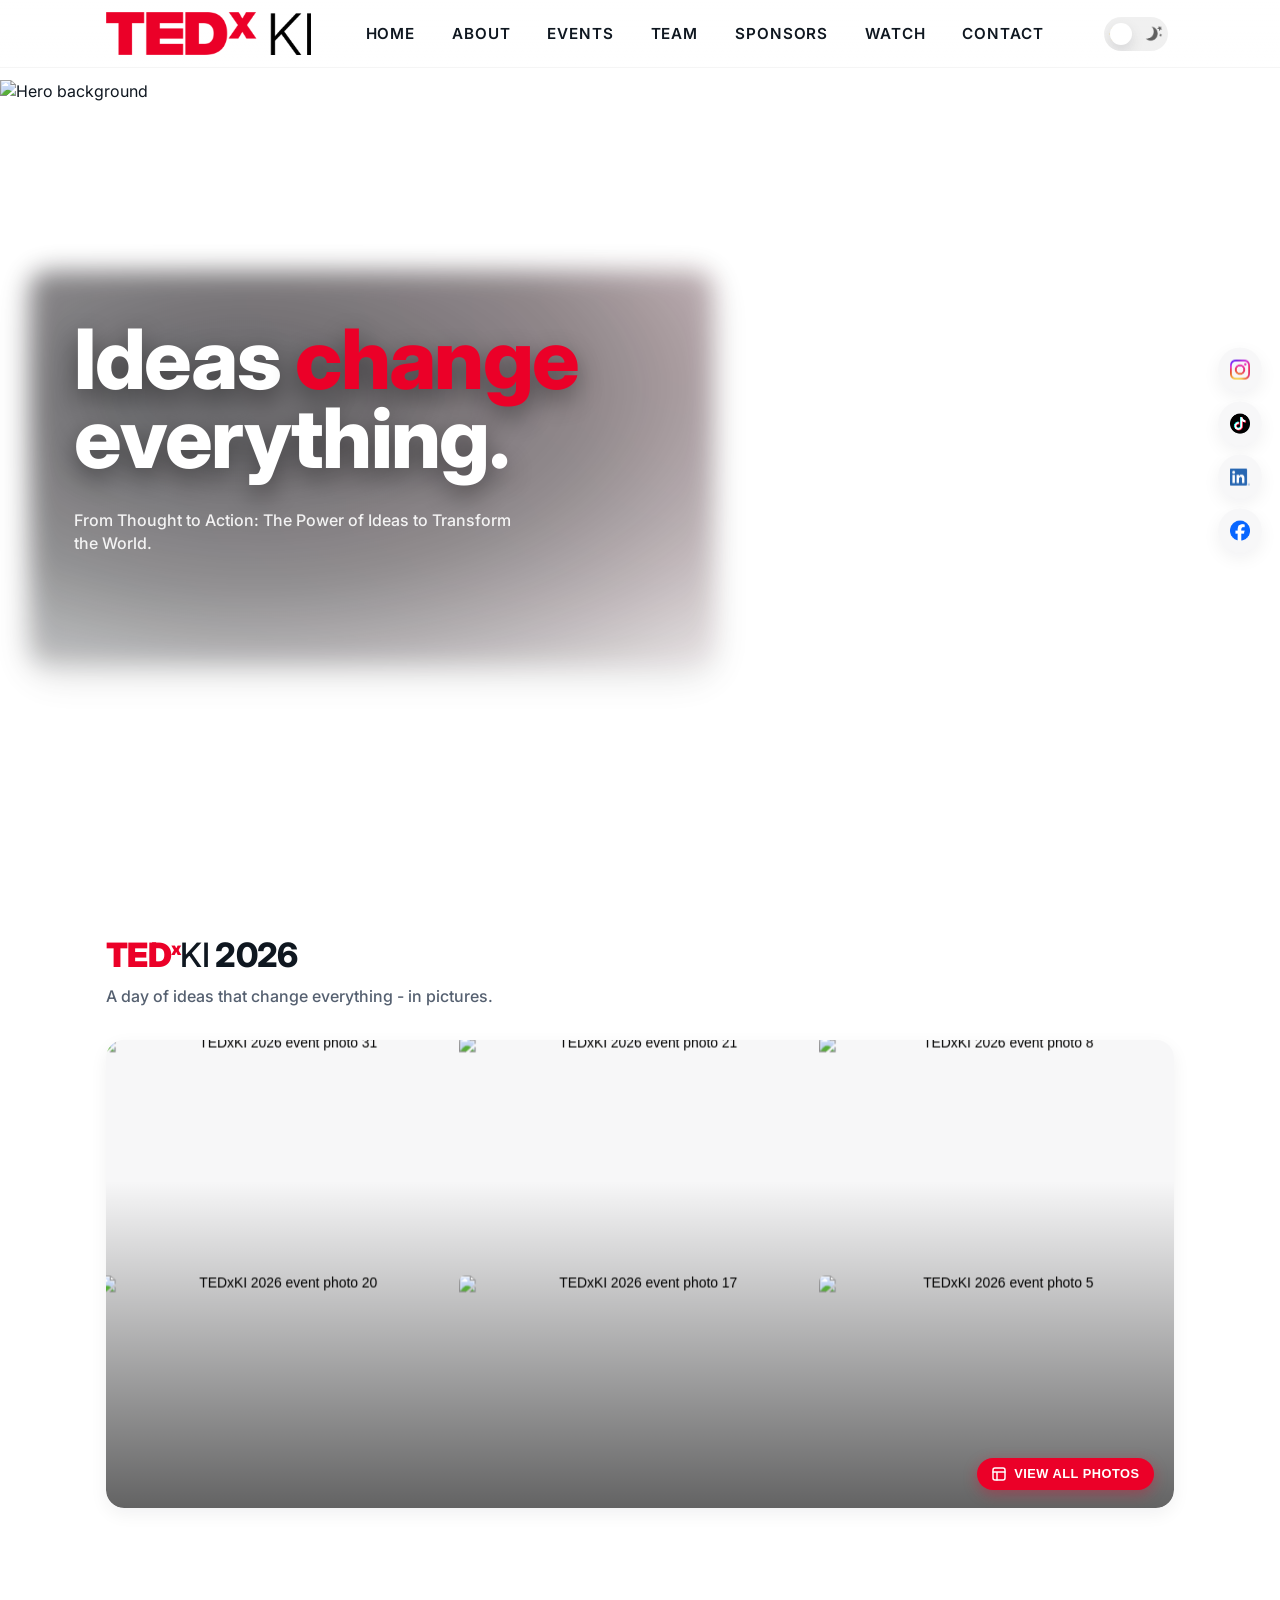
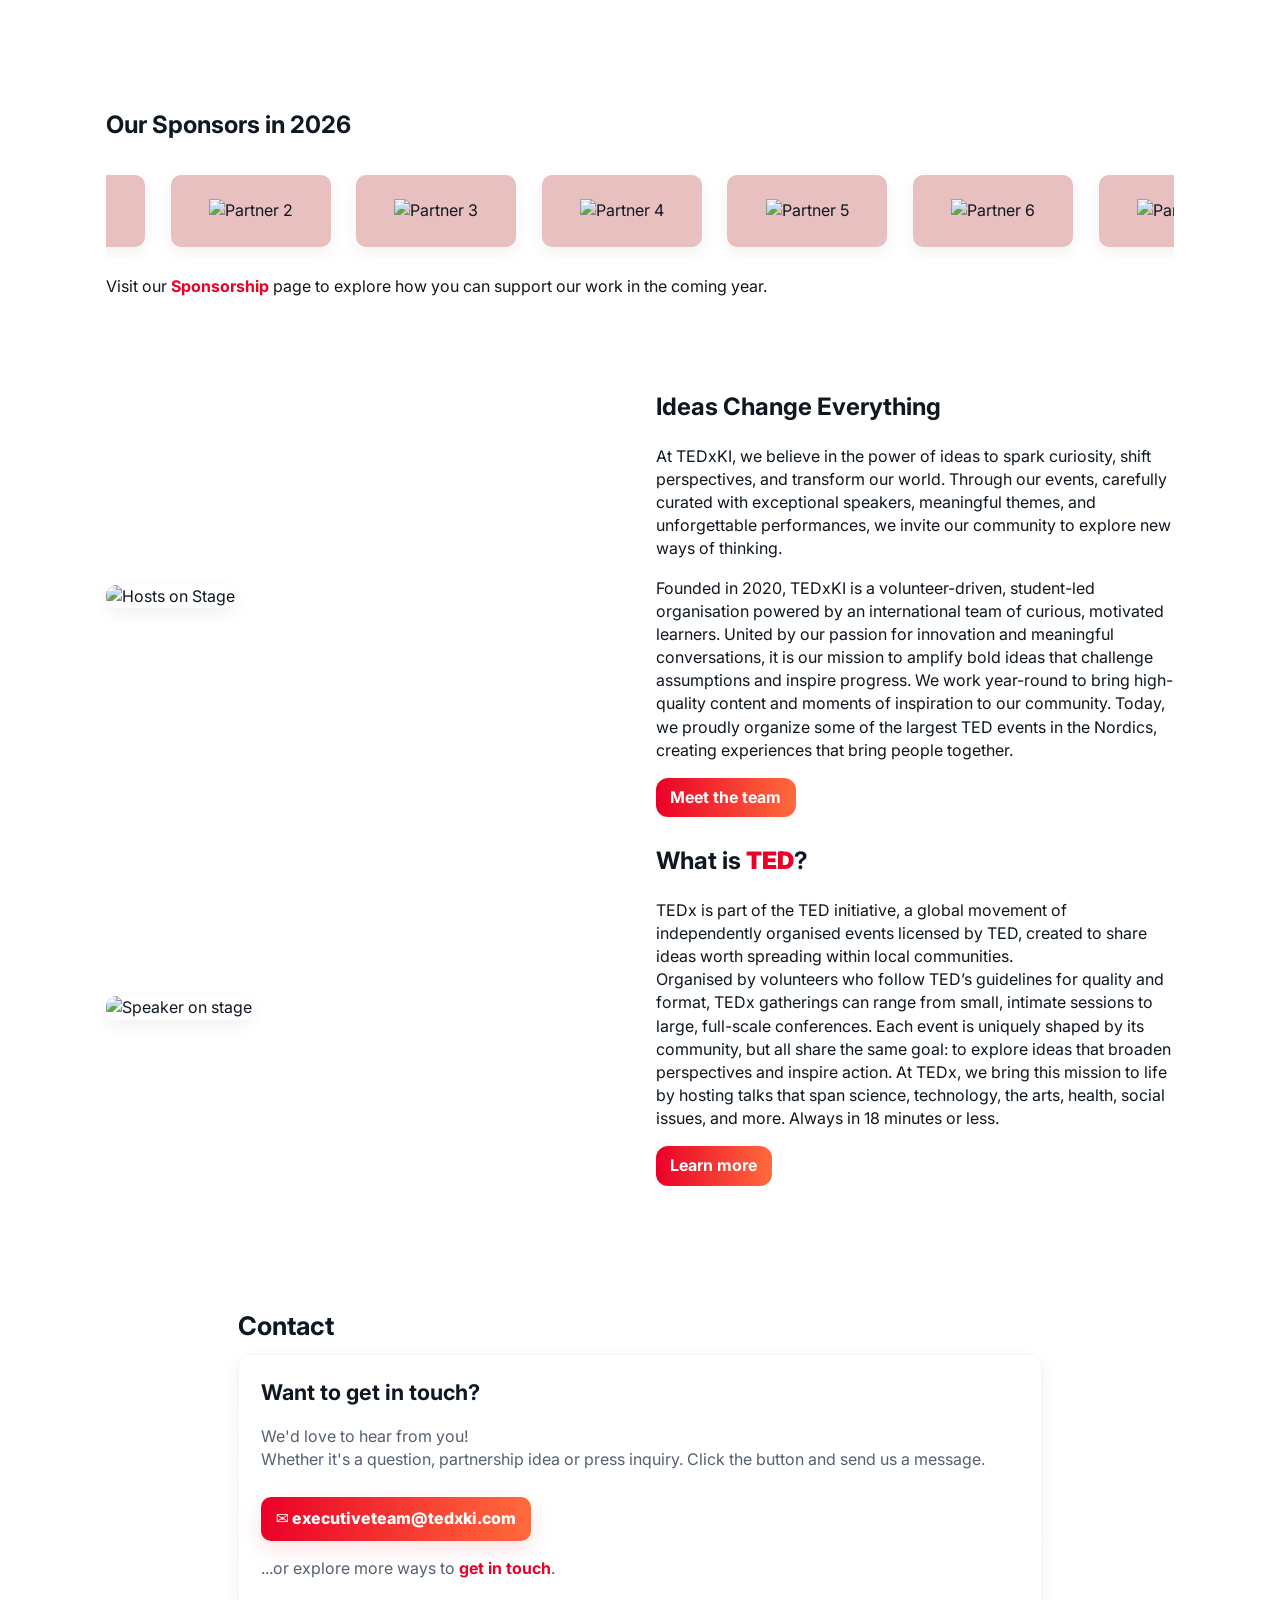
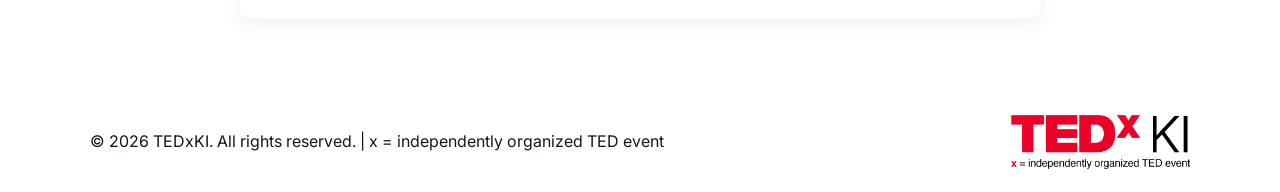
==== commit 2c7c0092: "docs: update README and responsive styles Revamp docs and mobile UI: replace README with a coordinat" ====
--- a/docs/index.html
+++ b/docs/index.html
@@ -143,6 +143,7 @@
             <div class="sponsor-logo"><img src="https://images.ctfassets.net/4fo2kk5ozptr/7CIJIzEtYs4UrFSkTZYi0G/b7c54bcedd85add68c01b502c9006cd9/VW_logo_2rad_RGB_blue.png" alt="Partner 6" data-static-code="Spon-VitaminWell-2026"></div>
             <div class="sponsor-logo"><img src="https://images.ctfassets.net/4fo2kk5ozptr/1yCDNOZ8f23pYQ8CwjMGLx/cc7a3454c37947057edd50c30e73cac7/GE_logo_black_RGB.png" alt="Partner 7" data-static-code="Spon-GreatEarth-2026"></div>
             <div class="sponsor-logo"><img src="https://images.ctfassets.net/4fo2kk5ozptr/1TT0irr98QVsEV3YtmJWWd/83f95d09e57b7a7b291bc8a350927d12/ReDo_logo.png" alt="Partner 8" data-static-code="Spon-ReDo-2026"></div> 
+            <div class="sponsor-logo"><img src="https://images.ctfassets.net/4fo2kk5ozptr/12AqDRU8H0MVqYXPqWrpQf/8a5df119040e5bc3a77945096b96f215/UNIQORA_LOGO.JPG" alt="Partner 8" data-static-code="Spon-UNIQORA-2026"></div>  
             <div class="sponsor-logo"><img src="https://images.ctfassets.net/4fo2kk5ozptr/1M4HUarcneFwD7aPNZAP5R/032c395b3f8e0723a09e3a113ed1523e/Eucerin_Logo-2025_RGB.png" alt="Partner 1" data-static-code="Spon-Eucerin-2026"></div>
             <div class="sponsor-logo"><img src="https://images.ctfassets.net/4fo2kk5ozptr/2Pp1I0rvquBbl4MtWmAurh/e5ce39bd0146dfb16f7cdb77ac1f1fd0/The_Humble_Co_-_Logo_-_Black.png" alt="Partner 2" data-static-code="Spon-Humble-2026"></div>
             <div class="sponsor-logo"><img src="https://images.ctfassets.net/4fo2kk5ozptr/2iZqdRNcR6Zy0FvayT9jNh/6d91dce5c55a89c2746c7ca8fac61fee/Takeda-Pharmaceutical-Company-logo-png.png" alt="Partner 3" data-static-code="Spon-Takeda-2026"></div>
@@ -150,7 +151,8 @@
             <div class="sponsor-logo"><img src="https://images.ctfassets.net/4fo2kk5ozptr/2ADqPee9HjYydhRbraThsy/576a27c1a436f9c8b92cae28312a7a5d/Hemkop_logo.svg.png" alt="Partner 5" data-static-code="Spon-Hemköp-2026"></div>
             <div class="sponsor-logo"><img src="https://images.ctfassets.net/4fo2kk5ozptr/7CIJIzEtYs4UrFSkTZYi0G/b7c54bcedd85add68c01b502c9006cd9/VW_logo_2rad_RGB_blue.png" alt="Partner 6" data-static-code="Spon-VitaminWell-2026"></div>
             <div class="sponsor-logo"><img src="https://images.ctfassets.net/4fo2kk5ozptr/1yCDNOZ8f23pYQ8CwjMGLx/cc7a3454c37947057edd50c30e73cac7/GE_logo_black_RGB.png" alt="Partner 7" data-static-code="Spon-GreatEarth-2026"></div>  
-            <div class="sponsor-logo"><img src="https://images.ctfassets.net/4fo2kk5ozptr/1TT0irr98QVsEV3YtmJWWd/83f95d09e57b7a7b291bc8a350927d12/ReDo_logo.png" alt="Partner 8" data-static-code="Spon-ReDo-2026"></div>                                 
+            <div class="sponsor-logo"><img src="https://images.ctfassets.net/4fo2kk5ozptr/1TT0irr98QVsEV3YtmJWWd/83f95d09e57b7a7b291bc8a350927d12/ReDo_logo.png" alt="Partner 8" data-static-code="Spon-ReDo-2026"></div>
+            <div class="sponsor-logo"><img src="https://images.ctfassets.net/4fo2kk5ozptr/12AqDRU8H0MVqYXPqWrpQf/8a5df119040e5bc3a77945096b96f215/UNIQORA_LOGO.JPG" alt="Partner 8" data-static-code="Spon-UNIQORA-2026"></div>                                  
             <!-- duplicate for seamless loop (JS also duplicates if needed) -->
             <div class="sponsor-logo"><img src="https://images.ctfassets.net/4fo2kk5ozptr/1M4HUarcneFwD7aPNZAP5R/032c395b3f8e0723a09e3a113ed1523e/Eucerin_Logo-2025_RGB.png" alt="Partner 1" data-static-code="Spon-Eucerin-2026"></div>
             <div class="sponsor-logo"><img src="https://images.ctfassets.net/4fo2kk5ozptr/2Pp1I0rvquBbl4MtWmAurh/e5ce39bd0146dfb16f7cdb77ac1f1fd0/The_Humble_Co_-_Logo_-_Black.png" alt="Partner 2" data-static-code="Spon-Humble-2026"></div>
@@ -159,7 +161,8 @@
             <div class="sponsor-logo"><img src="https://images.ctfassets.net/4fo2kk5ozptr/2ADqPee9HjYydhRbraThsy/576a27c1a436f9c8b92cae28312a7a5d/Hemkop_logo.svg.png" alt="Partner 5" data-static-code="Spon-Hemköp-2026"></div>
             <div class="sponsor-logo"><img src="https://images.ctfassets.net/4fo2kk5ozptr/7CIJIzEtYs4UrFSkTZYi0G/b7c54bcedd85add68c01b502c9006cd9/VW_logo_2rad_RGB_blue.png" alt="Partner 6" data-static-code="Spon-VitaminWell-2026"></div>
             <div class="sponsor-logo"><img src="https://images.ctfassets.net/4fo2kk5ozptr/1yCDNOZ8f23pYQ8CwjMGLx/cc7a3454c37947057edd50c30e73cac7/GE_logo_black_RGB.png" alt="Partner 7" data-static-code="Spon-GreatEarth-2026"></div>
-            <div class="sponsor-logo"><img src="https://images.ctfassets.net/4fo2kk5ozptr/1TT0irr98QVsEV3YtmJWWd/83f95d09e57b7a7b291bc8a350927d12/ReDo_logo.png" alt="Partner 8" data-static-code="Spon-ReDo-2026"></div> 
+            <div class="sponsor-logo"><img src="https://images.ctfassets.net/4fo2kk5ozptr/1TT0irr98QVsEV3YtmJWWd/83f95d09e57b7a7b291bc8a350927d12/ReDo_logo.png" alt="Partner 8" data-static-code="Spon-ReDo-2026"></div>
+            <div class="sponsor-logo"><img src="https://images.ctfassets.net/4fo2kk5ozptr/12AqDRU8H0MVqYXPqWrpQf/8a5df119040e5bc3a77945096b96f215/UNIQORA_LOGO.JPG" alt="Partner 8" data-static-code="Spon-UNIQORA-2026"></div>
             <div class="sponsor-logo"><img src="https://images.ctfassets.net/4fo2kk5ozptr/1M4HUarcneFwD7aPNZAP5R/032c395b3f8e0723a09e3a113ed1523e/Eucerin_Logo-2025_RGB.png" alt="Partner 1" data-static-code="Spon-Eucerin-2026"></div>
             <div class="sponsor-logo"><img src="https://images.ctfassets.net/4fo2kk5ozptr/2Pp1I0rvquBbl4MtWmAurh/e5ce39bd0146dfb16f7cdb77ac1f1fd0/The_Humble_Co_-_Logo_-_Black.png" alt="Partner 2" data-static-code="Spon-Humble-2026"></div>
             <div class="sponsor-logo"><img src="https://images.ctfassets.net/4fo2kk5ozptr/2iZqdRNcR6Zy0FvayT9jNh/6d91dce5c55a89c2746c7ca8fac61fee/Takeda-Pharmaceutical-Company-logo-png.png" alt="Partner 3" data-static-code="Spon-Takeda-2026"></div>
@@ -167,7 +170,8 @@
             <div class="sponsor-logo"><img src="https://images.ctfassets.net/4fo2kk5ozptr/2ADqPee9HjYydhRbraThsy/576a27c1a436f9c8b92cae28312a7a5d/Hemkop_logo.svg.png" alt="Partner 5" data-static-code="Spon-Hemköp-2026"></div>
             <div class="sponsor-logo"><img src="https://images.ctfassets.net/4fo2kk5ozptr/7CIJIzEtYs4UrFSkTZYi0G/b7c54bcedd85add68c01b502c9006cd9/VW_logo_2rad_RGB_blue.png" alt="Partner 6" data-static-code="Spon-VitaminWell-2026"></div>
             <div class="sponsor-logo"><img src="https://images.ctfassets.net/4fo2kk5ozptr/1yCDNOZ8f23pYQ8CwjMGLx/cc7a3454c37947057edd50c30e73cac7/GE_logo_black_RGB.png" alt="Partner 7" data-static-code="Spon-GreatEarth-2026"></div>
-            <div class="sponsor-logo"><img src="https://images.ctfassets.net/4fo2kk5ozptr/1TT0irr98QVsEV3YtmJWWd/83f95d09e57b7a7b291bc8a350927d12/ReDo_logo.png" alt="Partner 8" data-static-code="Spon-ReDo-2026"></div>   
+            <div class="sponsor-logo"><img src="https://images.ctfassets.net/4fo2kk5ozptr/1TT0irr98QVsEV3YtmJWWd/83f95d09e57b7a7b291bc8a350927d12/ReDo_logo.png" alt="Partner 8" data-static-code="Spon-ReDo-2026"></div>
+            <div class="sponsor-logo"><img src="https://images.ctfassets.net/4fo2kk5ozptr/12AqDRU8H0MVqYXPqWrpQf/8a5df119040e5bc3a77945096b96f215/UNIQORA_LOGO.JPG" alt="Partner 8" data-static-code="Spon-UNIQORA-2026"></div>
           </div>
         </div>
         <p class="marquee-hint">Visit our <a class="hyper-link" href="/sites/sponsors/sponsors.html">Sponsorship</a> page to explore how you can support our work in the coming year.</p>
--- a/styles.css
+++ b/styles.css
@@ -185,19 +185,53 @@
   transform: translateX(-50%) translateY(0) rotate(-45deg);
 }
 
-/* mobile nav (hidden by default, toggled by .open) */
+/* mobile nav — full-screen cinematic overlay (toggled by .open) */
 .mobile-menu{
-  display:none;
-  position:absolute; top:100%; left:0; right:0; background:var(--surface); border-top:1px solid rgba(0,0,0,0.04); padding:10px 1rem; box-shadow:var(--shadow);
-  z-index:110;
-}
-.mobile-menu.open{ display:block; animation: slideDown 220ms cubic-bezier(.2,.9,.2,1); }
-@keyframes slideDown { from { transform: translateY(-6px); opacity:0 } to { transform:none; opacity:1 } }
-.mobile-menu a{ display:block; padding:.8rem 0; text-decoration:none; color:var(--text); font-weight:700; letter-spacing:0.06em; }
+  position:fixed; inset:0;
+  display:flex; flex-direction:column;
+  background:
+    radial-gradient(120% 90% at 84% 0%, rgba(235,0,40,0.22), transparent 55%),
+    #0b0c0e;
+  z-index:200;
+  opacity:0; pointer-events:none;
+  transition: opacity 260ms ease;
+}
+.mobile-menu.open{ opacity:1; pointer-events:all; }
+
+.mobile-menu a{
+  display:block;
+  margin:0;
+  padding:.35rem 1.3rem;
+  text-decoration:none;
+  color:#fff;
+  font-weight:800;
+  font-size:clamp(1.6rem, 7.5vw, 2.3rem);
+  letter-spacing:-0.01em;
+  line-height:1.3;
+  opacity:0; transform:translateY(14px);
+  transition: opacity 380ms ease, transform 380ms cubic-bezier(.2,.9,.2,1);
+}
+.mobile-menu.open a{ opacity:1; transform:none; }
+.mobile-menu.open a:nth-of-type(1){ transition-delay:70ms; }
+.mobile-menu.open a:nth-of-type(2){ transition-delay:115ms; }
+.mobile-menu.open a:nth-of-type(3){ transition-delay:160ms; }
+.mobile-menu.open a:nth-of-type(4){ transition-delay:205ms; }
+.mobile-menu.open a:nth-of-type(5){ transition-delay:250ms; }
+.mobile-menu.open a:nth-of-type(6){ transition-delay:295ms; }
+.mobile-menu.open a:nth-of-type(7){ transition-delay:340ms; }
+/* vertically center the link stack within the available space */
+.mobile-menu > a:first-of-type{ margin-top:auto; }
+.mobile-menu > a:last-of-type{ margin-bottom:auto; }
 
 /* mobile menu top row */
-.mobile-top{ display:flex; align-items:center; justify-content:space-between; margin-bottom:.6rem; }
-.mobile-close{ background:none;border:0;padding:6px;font-weight:700;cursor:pointer; }
+.mobile-top{ display:flex; align-items:center; justify-content:space-between; padding:16px 1.2rem 0; flex:0 0 auto; }
+.mobile-close{
+  background:rgba(255,255,255,0.08); border:0; padding:.5rem .9rem; border-radius:999px;
+  font-weight:700; font-size:.85rem; color:#fff; cursor:pointer; transition:background 180ms ease;
+}
+.mobile-close:hover, .mobile-close:focus-visible{ background:rgba(255,255,255,0.16); }
+.mobile-menu .theme-toggle.small .theme-track{ background:rgba(255,255,255,0.1); }
+.mobile-menu .theme-img-sun, .mobile-menu .theme-img-moon{ filter:none; }
 
 
 /* content & layout */
@@ -377,172 +411,3 @@
   padding-left: clamp(var(--safe-gutter-min), 4vw, var(--safe-gutter-max));
   padding-right: clamp(var(--safe-gutter-min), 4vw, var(--safe-gutter-max));
 }
-
-
-
-/* ================================
-   NEWSLETTER POPUP
-================================ */
-
-.newsletter-popup{
-  position:fixed;
-  left:50%;
-  bottom:-120%;
-  transform:translateX(-50%);
-  width:100%;
-  max-width:900px;
-  z-index:999;
-  transition: bottom 900ms cubic-bezier(.22,.61,.36,1);
-  pointer-events:none;
-}
-
-.newsletter-popup.active{
-  bottom:0;
-  pointer-events:auto;
-}
-
-/* RED SEMI-CIRCLE */
-.newsletter-inner{
-  position:relative;
-  background:var(--accent);
-  color:#fff;
-
-  /* Bigger curve */
-  border-top-left-radius:600px;
-  border-top-right-radius:600px;
-
-  padding:4rem 3rem 3rem;
-  min-height:600px;
-
-  display:flex;
-  flex-direction:column;
-  align-items:center;
-
-  box-shadow:0 -30px 80px rgba(0,0,0,0.35);
-}
-
-/* Close button */
-.newsletter-close{
-  position:absolute;
-  top:24px;
-  right:28px;
-
-  width:42px;
-  height:42px;
-
-  background:#fff;
-  color:var(--accent);
-
-  border-radius:50%;
-  border:none;
-
-  font-size:1.4rem;
-  font-weight:800;
-
-  display:flex;
-  align-items:center;
-  justify-content:center;
-
-  cursor:pointer;
-  z-index:10;
-
-  box-shadow:0 8px 20px rgba(0,0,0,0.25);
-  transition: transform 250ms ease, box-shadow 250ms ease;
-}
-
-.newsletter-close:hover{
-  transform:scale(1.1);
-  box-shadow:0 12px 30px rgba(0,0,0,0.35);
-}
-
-
-/* Content */
-.newsletter-content{
-  width:100%;
-  max-width:600px;
-  text-align:center;
-  margin-top:2rem;
-}
-
-.newsletter-content h3{
-  margin:0 0 .8rem 0;
-  font-size:clamp(1.6rem,3vw,2rem);
-  font-weight:800;
-}
-
-.newsletter-content p{
-  margin:0 0 2rem 0;
-  opacity:.92;
-}
-
-/* Form container */
-.newsletter-embed{
-  width:100%;
-  height:420px;
-  border-radius:16px;
-  overflow:hidden;
-  background:#fff;
-}
-
-/* iframe */
-.newsletter-embed iframe{
-  width:100%;
-  height:100%;
-  border:0;
-  display:block;
-}
-
-@media (max-width:900px){
-
-  .newsletter-inner{
-    border-top-left-radius:400px;
-    border-top-right-radius:400px;
-    padding:3rem 2rem 2.5rem;
-    min-height:520px;
-  }
-
-  .newsletter-embed{
-    height:380px;
-  }
-}
-
-@media (max-width:600px){
-
-  .newsletter-inner{
-    border-top-left-radius:280px;
-    border-top-right-radius:280px;
-    padding:2.5rem 1.5rem 2rem;
-    min-height:460px;
-  }
-
-  .newsletter-embed{
-    height:340px;
-  }
-
-  .newsletter-close{
-    top:20px;
-    right:20px;
-  }
-}
-
-/* Dark backdrop */
-.newsletter-backdrop{
-  position:fixed;
-  inset:0;
-  background:rgba(0,0,0,0.45);
-  backdrop-filter:blur(4px);
-  opacity:0;
-  transition:opacity 600ms ease;
-  pointer-events:none;
-  z-index:998;
-}
-
-.newsletter-backdrop.active{
-  opacity:1;
-  pointer-events:auto;
-}
-
-
-/* ================================
-   End NEWSLETTER POPUP
-================================ */
--- a/sites/landing/landing.css
+++ b/sites/landing/landing.css
@@ -641,15 +641,26 @@
 
 @media (max-width: 768px) {
   .gallery-preview {
-    aspect-ratio: 4 / 3;
-    border-radius: 14px;
-  }
-
+    aspect-ratio: 16 / 11;
+    border-radius: 16px;
+  }
+
+  /* Collapse the six-tile mosaic into a single, confident cross-fading
+     photo — six sub-100px thumbnails just read as a loading state on a phone. */
   .gallery-mosaic {
-  z-index: 3;
-    grid-template-columns: repeat(2, 1fr);
-    grid-template-rows: repeat(3, 1fr);
-    gap: 2px;
+    z-index: 3;
+    grid-template-columns: 1fr;
+    grid-template-rows: 1fr;
+    gap: 0;
+  }
+
+  .gallery-tile {
+    grid-column: 1;
+    grid-row: 1;
+  }
+
+  .gallery-tile:not(:first-child) {
+    display: none;
   }
 
   .gallery-lb-grid {
@@ -668,15 +679,8 @@
   .gallery-section { padding: 2.2rem 0; }
 
   .gallery-preview {
-    aspect-ratio: 1 / 1;
-    border-radius: 12px;
-  }
-
-  .gallery-mosaic {
-  z-index: 3;
-    grid-template-columns: repeat(2, 1fr);
-    grid-template-rows: repeat(3, 1fr);
-    gap: 1px;
+    aspect-ratio: 4 / 5;
+    border-radius: 14px;
   }
 
   .gallery-lb-grid {
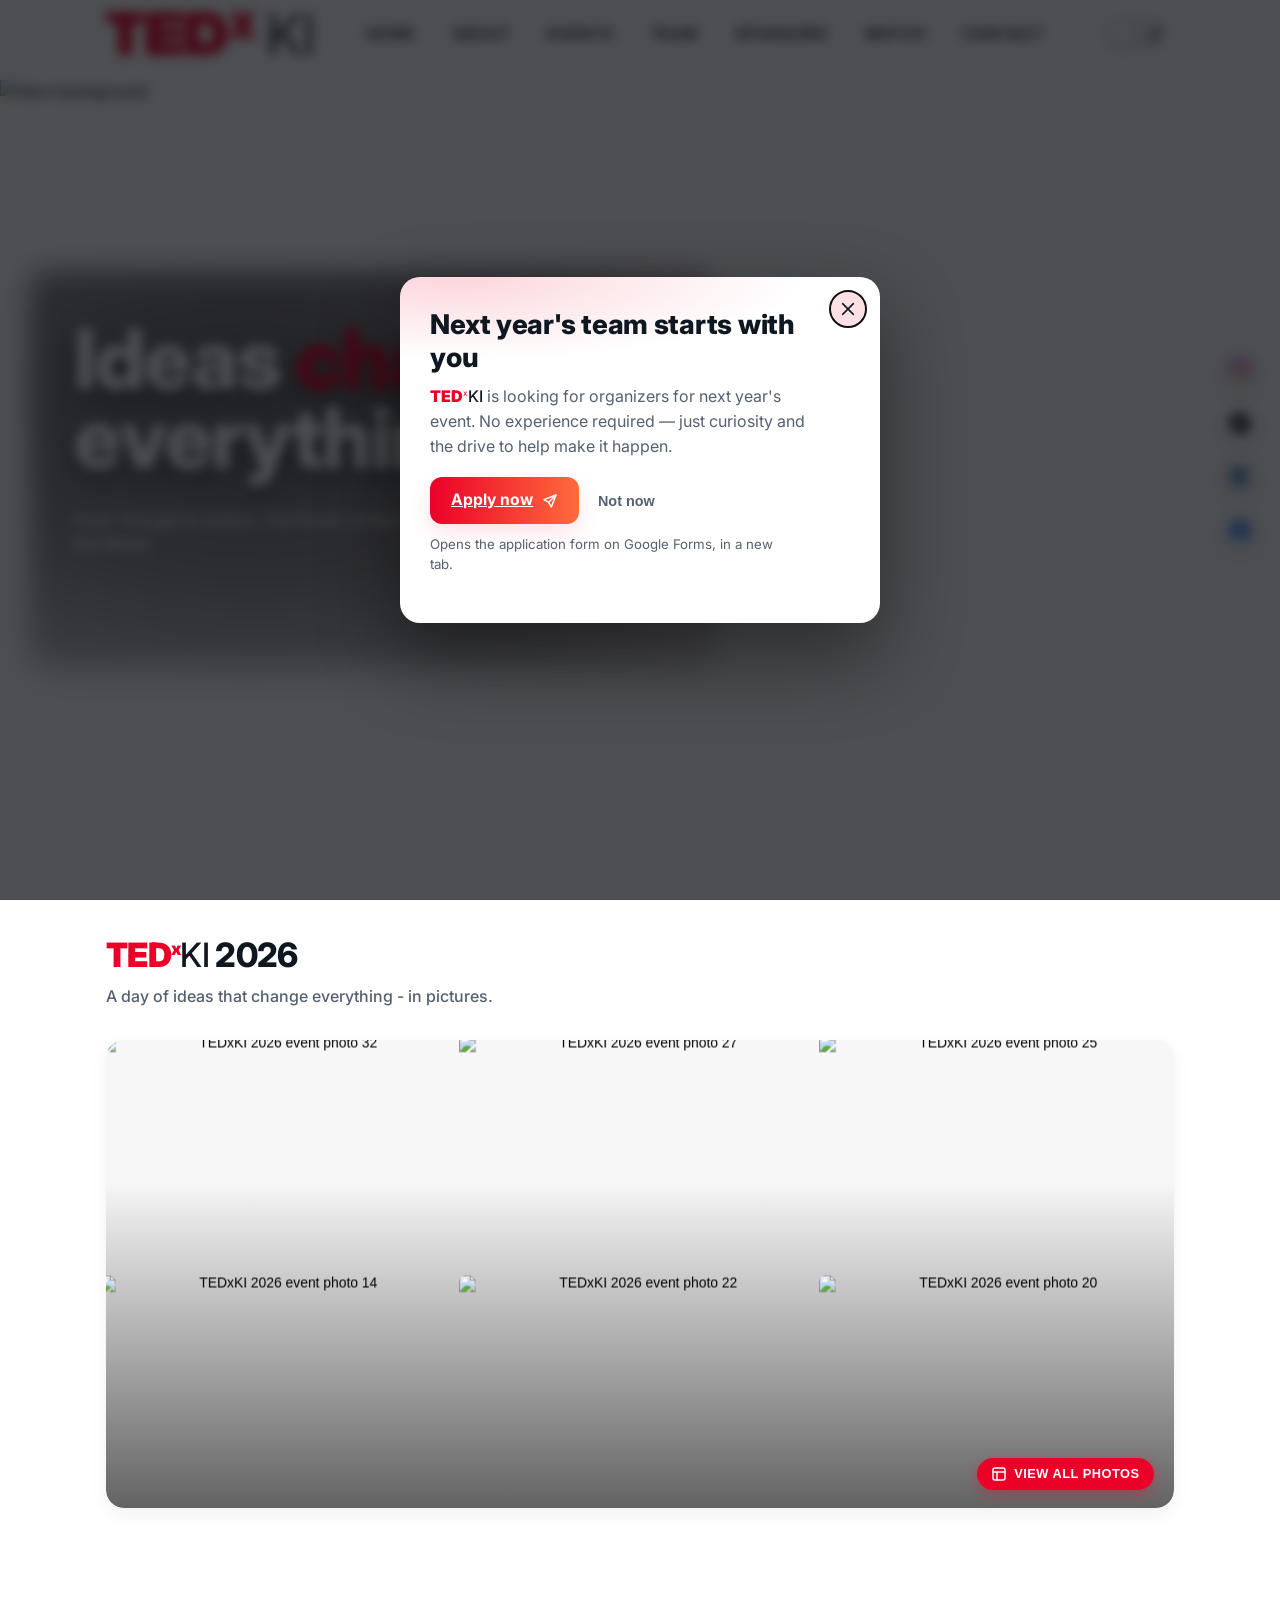
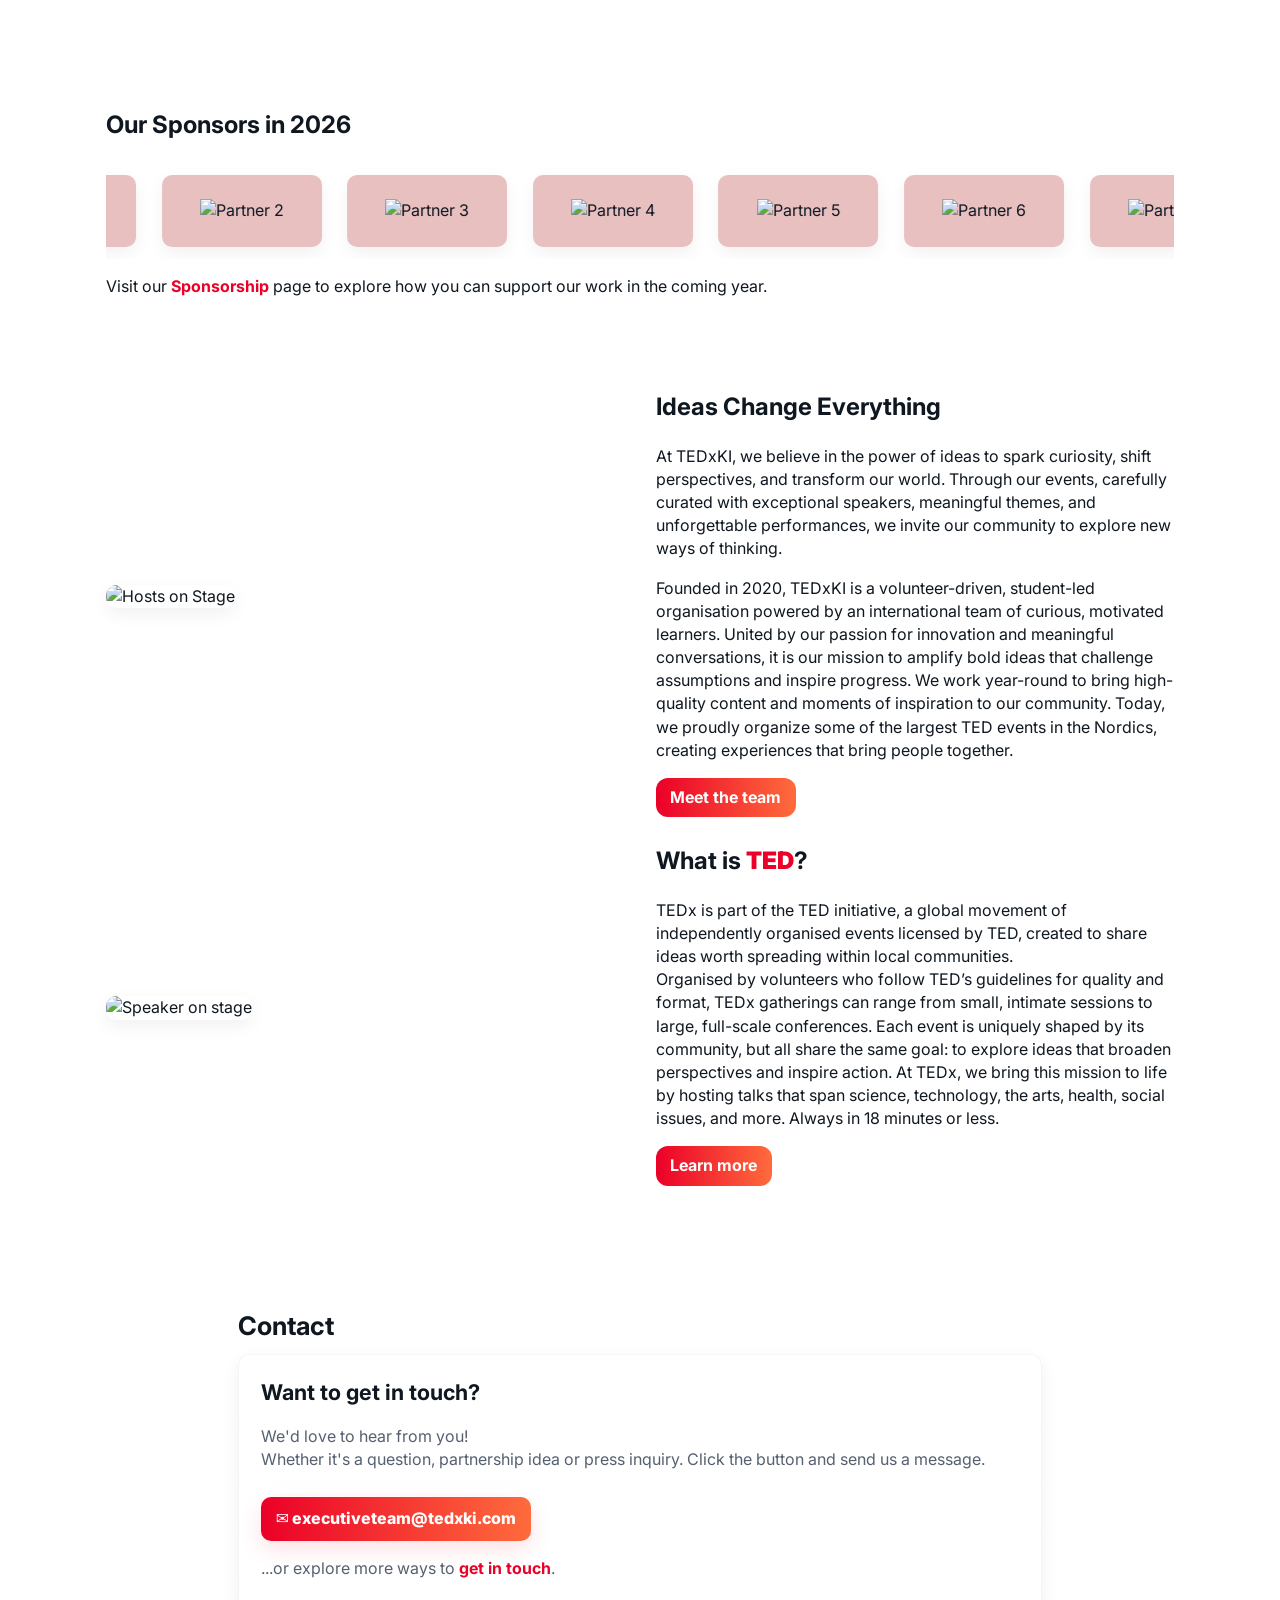
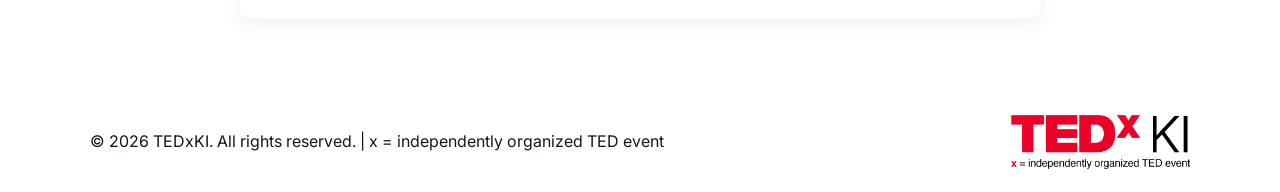
==== commit b727b37f: "Add TeamApplyOverlay component and include it site-wide Introduce a new TeamApplyOverlay web compone" ====
--- a/docs/index.html
+++ b/docs/index.html
@@ -31,6 +31,8 @@
   <site-header></site-header>
 
   <social-strip></social-strip>
+
+  <team-apply-overlay></team-apply-overlay>
 
 
   <main>
